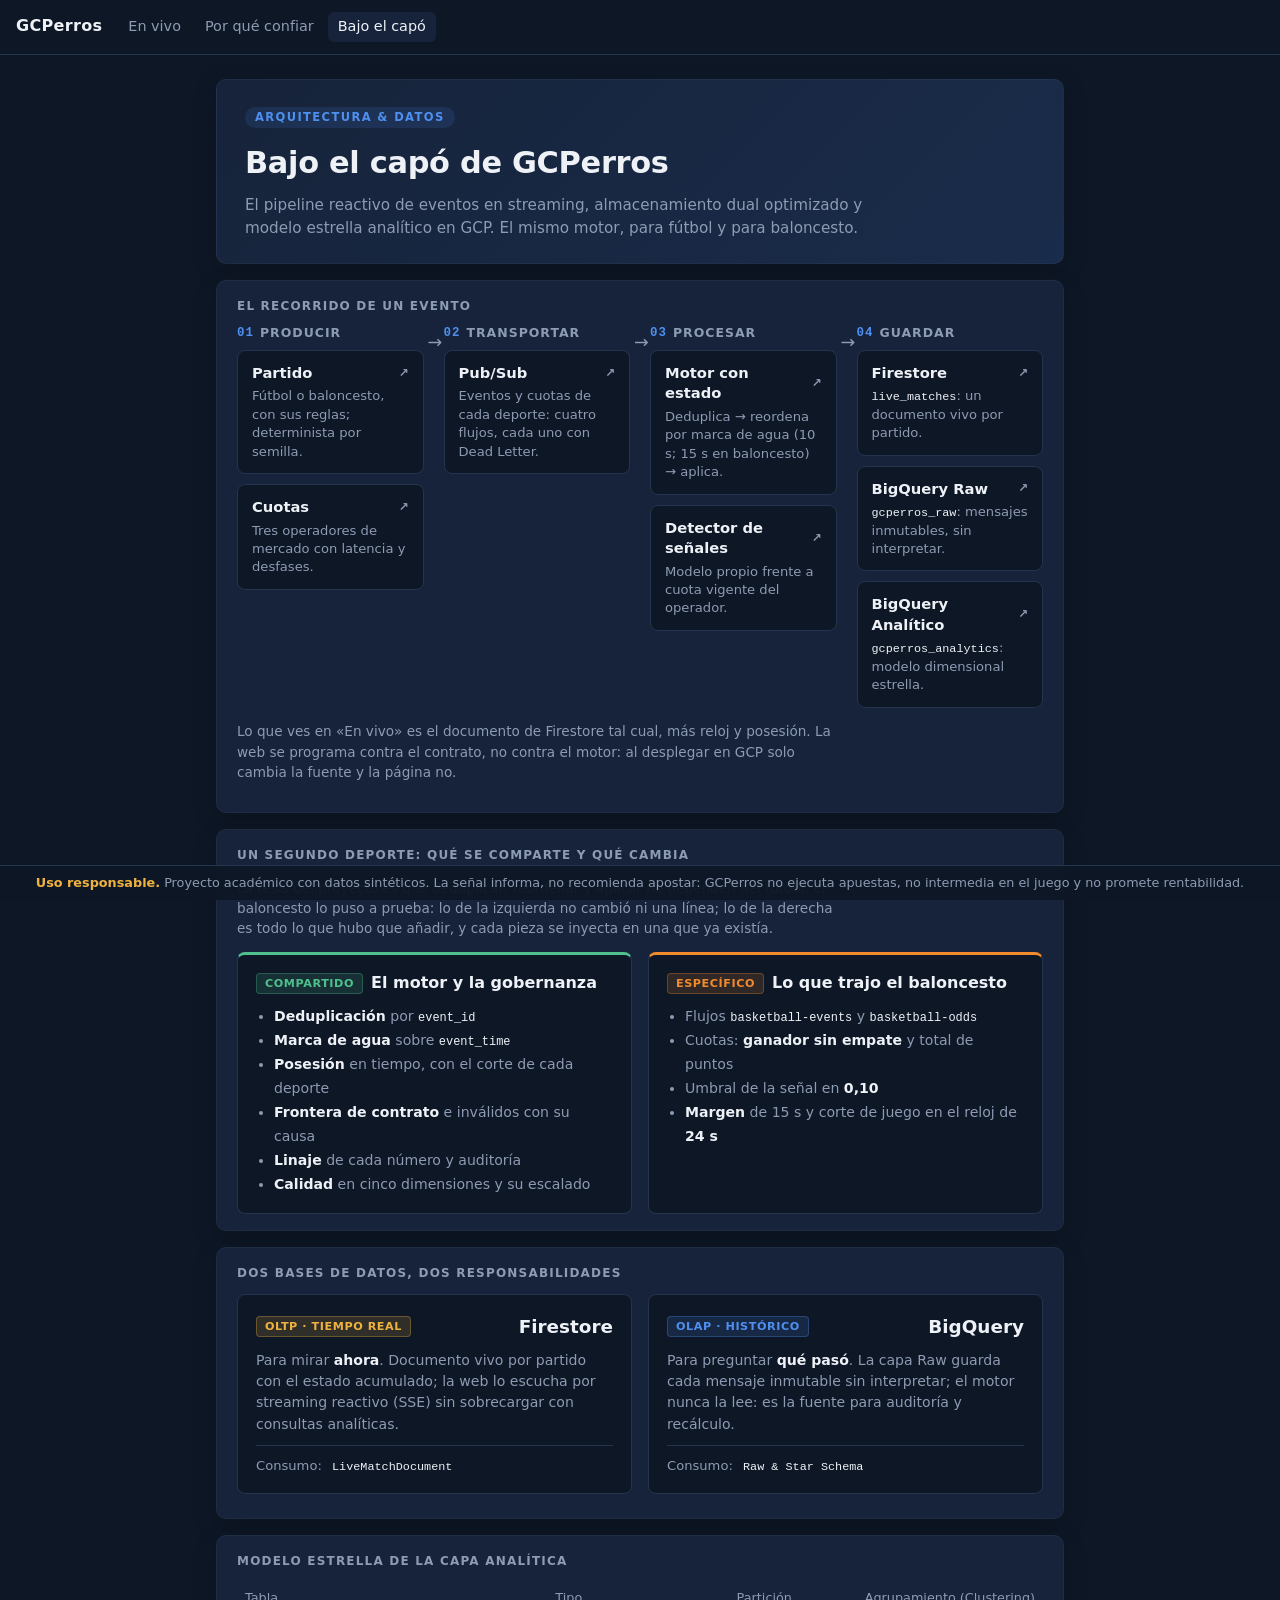
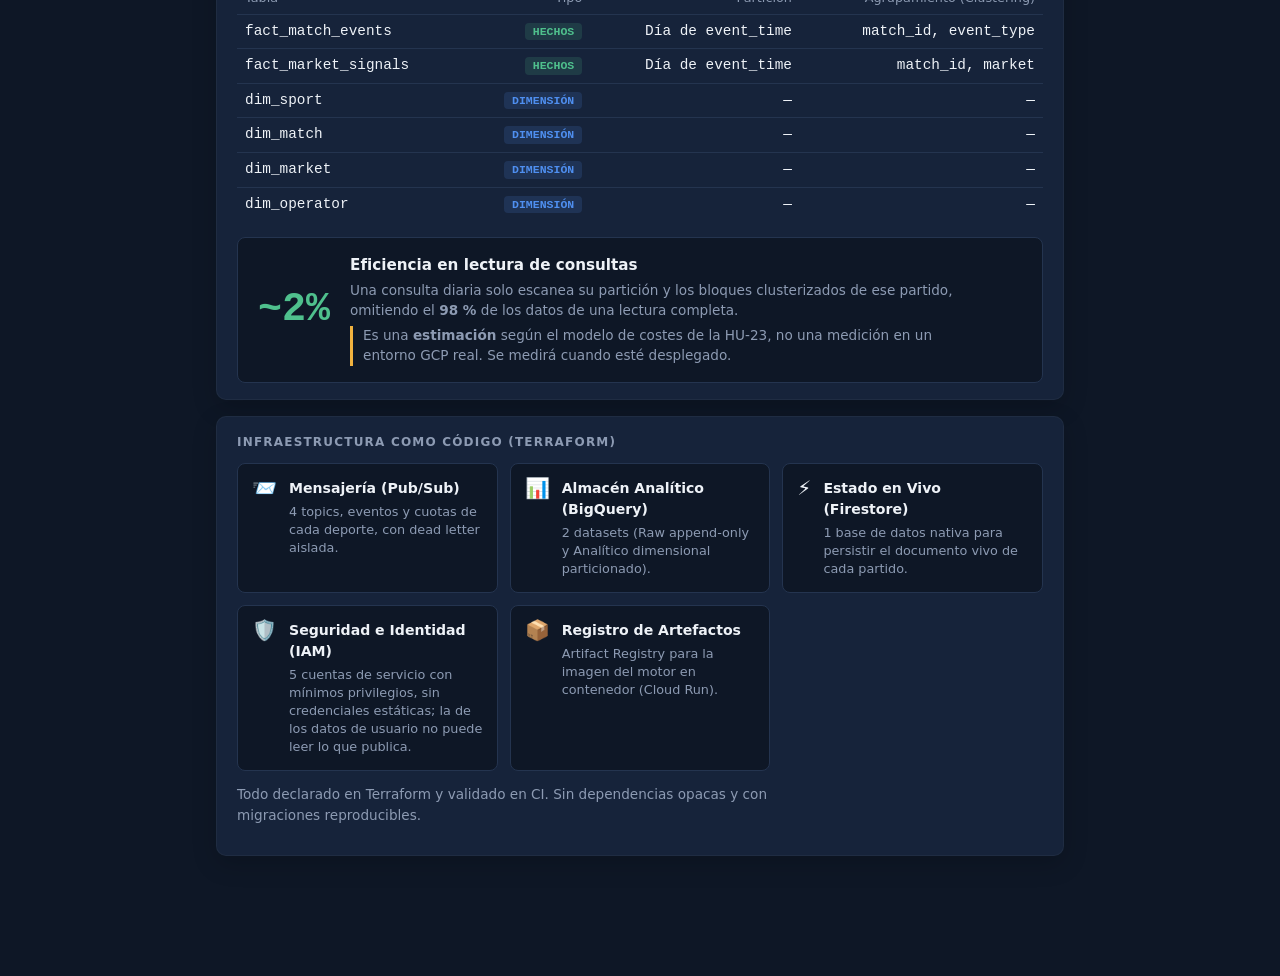
==== src/gcperros/demo/static/bajo-el-capo.html @ 1f8fb5e7 "✨ feat(demo): «Bajo el capó» enseña qué comparte el segundo deporte y qué trae (#96)" ====
<!doctype html>
<html lang="es">
<head>
  <meta charset="utf-8">
  <meta name="viewport" content="width=device-width, initial-scale=1">
  <title>GCPerros · Bajo el capó</title>
  <link rel="stylesheet" href="app.css">
</head>
<body>
  <header class="bar">
    <span class="brand">GCPerros</span>
    <nav class="nav"><a href="/">En vivo</a><a href="confianza.html">Por qué confiar</a><a href="bajo-el-capo.html" aria-current="page">Bajo el capó</a></nav>
  </header>

  <main class="wrap">
    <section class="panel page-hero" aria-label="Introducción">
      <div class="hero-badge">Arquitectura & Datos</div>
      <h1 class="hero-title">Bajo el capó de GCPerros</h1>
      <p class="hero-desc">El pipeline reactivo de eventos en streaming, almacenamiento dual optimizado y modelo estrella analítico en GCP. El mismo motor, para fútbol y para baloncesto.</p>
    </section>

    <section class="panel" aria-label="Recorrido de un evento">
      <h2>El recorrido de un evento</h2>
      <ol class="flow">
        <li>
          <div class="stage-tag"><span class="step-num">01</span> Producir</div>
          <a class="node" href="https://github.com/agr-23/gcperros/blob/main/src/gcperros/generators/match.py" target="_blank" rel="noopener"><b>Partido <span class="ext">↗</span></b><span>Fútbol o baloncesto, con sus reglas; determinista por semilla.</span></a>
          <a class="node" href="https://github.com/agr-23/gcperros/blob/main/src/gcperros/generators/odds.py" target="_blank" rel="noopener"><b>Cuotas <span class="ext">↗</span></b><span>Tres operadores de mercado con latencia y desfases.</span></a>
        </li>
        <li>
          <div class="stage-tag"><span class="step-num">02</span> Transportar</div>
          <a class="node" href="https://github.com/agr-23/gcperros/blob/main/infra/terraform/pubsub.tf" target="_blank" rel="noopener"><b>Pub/Sub <span class="ext">↗</span></b><span>Eventos y cuotas de cada deporte: cuatro flujos, cada uno con Dead Letter.</span></a>
        </li>
        <li>
          <div class="stage-tag"><span class="step-num">03</span> Procesar</div>
          <a class="node" href="https://github.com/agr-23/gcperros/blob/main/src/gcperros/engine/pipeline.py" target="_blank" rel="noopener"><b>Motor con estado <span class="ext">↗</span></b><span>Deduplica → reordena por marca de agua (10 s; 15 s en baloncesto) → aplica.</span></a>
          <a class="node" href="https://github.com/agr-23/gcperros/blob/main/src/gcperros/engine/signals.py" target="_blank" rel="noopener"><b>Detector de señales <span class="ext">↗</span></b><span>Modelo propio frente a cuota vigente del operador.</span></a>
        </li>
        <li>
          <div class="stage-tag"><span class="step-num">04</span> Guardar</div>
          <a class="node" href="https://github.com/agr-23/gcperros/blob/main/infra/terraform/firestore.tf" target="_blank" rel="noopener"><b>Firestore <span class="ext">↗</span></b><span><code>live_matches</code>: un documento vivo por partido.</span></a>
          <a class="node" href="https://github.com/agr-23/gcperros/blob/main/infra/terraform/bigquery.tf" target="_blank" rel="noopener"><b>BigQuery Raw <span class="ext">↗</span></b><span><code>gcperros_raw</code>: mensajes inmutables, sin interpretar.</span></a>
          <a class="node" href="https://github.com/agr-23/gcperros/blob/main/infra/terraform/analytics.tf" target="_blank" rel="noopener"><b>BigQuery Analítico <span class="ext">↗</span></b><span><code>gcperros_analytics</code>: modelo dimensional estrella.</span></a>
        </li>
      </ol>
      <p class="aside">Lo que ves en «En vivo» es el documento de Firestore tal cual, más reloj y posesión. La web se programa contra el contrato, no contra el motor: al desplegar en GCP solo cambia la fuente y la página no.</p>
    </section>

    <section class="panel" aria-label="Un segundo deporte">
      <h2>Un segundo deporte: qué se comparte y qué cambia</h2>
      <p class="aside">La tesis del proyecto es que deduplicar, reordenar y aplicar no dependen del fútbol. El baloncesto lo puso a prueba: lo de la izquierda no cambió ni una línea; lo de la derecha es todo lo que hubo que añadir, y cada pieza se inyecta en una que ya existía.</p>
      <div class="sport-diff">
        <div class="diff-card shared">
          <h3><span class="badge badge-shared">Compartido</span> El motor y la gobernanza</h3>
          <ul>
            <li><b>Deduplicación</b> por <code>event_id</code></li>
            <li><b>Marca de agua</b> sobre <code>event_time</code></li>
            <li><b>Posesión</b> en tiempo, con el corte de cada deporte</li>
            <li><b>Frontera de contrato</b> e inválidos con su causa</li>
            <li><b>Linaje</b> de cada número y auditoría</li>
            <li><b>Calidad</b> en cinco dimensiones y su escalado</li>
          </ul>
        </div>
        <div class="diff-card own">
          <h3><span class="badge badge-own">Específico</span> Lo que trajo el baloncesto</h3>
          <ul>
            <li>Flujos <code>basketball-events</code> y <code>basketball-odds</code></li>
            <li>Cuotas: <b>ganador sin empate</b> y total de puntos</li>
            <li>Umbral de la señal en <b>0,10</b></li>
            <li><b>Margen</b> de 15 s y corte de juego en el reloj de <b>24 s</b></li>
          </ul>
        </div>
      </div>
    </section>

    <section class="panel" aria-label="Dos bases de datos">
      <h2>Dos bases de datos, dos responsabilidades</h2>
      <div class="db-grid">
        <div class="db-card">
          <div class="db-header"><span class="badge badge-firestore">OLTP · Tiempo Real</span><h3>Firestore</h3></div>
          <p class="db-desc">Para mirar <em>ahora</em>. Documento vivo por partido con el estado acumulado; la web lo escucha por streaming reactivo (SSE) sin sobrecargar con consultas analíticas.</p>
          <div class="db-footer"><span class="prop">Consumo:</span> <code>LiveMatchDocument</code></div>
        </div>
        <div class="db-card">
          <div class="db-header"><span class="badge badge-bigquery">OLAP · Histórico</span><h3>BigQuery</h3></div>
          <p class="db-desc">Para preguntar <em>qué pasó</em>. La capa Raw guarda cada mensaje inmutable sin interpretar; el motor nunca la lee: es la fuente para auditoría y recálculo.</p>
          <div class="db-footer"><span class="prop">Consumo:</span> <code>Raw & Star Schema</code></div>
        </div>
      </div>
    </section>

    <section class="panel" aria-label="Modelo estrella">
      <h2>Modelo estrella de la capa analítica</h2>
      <div class="table-wrap"><table class="trust-table">
        <thead>
          <tr><th scope="col">Tabla</th><th scope="col">Tipo</th><th scope="col">Partición</th><th scope="col">Agrupamiento (Clustering)</th></tr>
        </thead>
        <tbody>
          <tr><td><code>fact_match_events</code></td><td><span class="tag tag-fact">hechos</span></td><td>Día de <code>event_time</code></td><td><code>match_id, event_type</code></td></tr>
          <tr><td><code>fact_market_signals</code></td><td><span class="tag tag-fact">hechos</span></td><td>Día de <code>event_time</code></td><td><code>match_id, market</code></td></tr>
          <tr><td><code>dim_sport</code></td><td><span class="tag tag-dim">dimensión</span></td><td>—</td><td>—</td></tr>
          <tr><td><code>dim_match</code></td><td><span class="tag tag-dim">dimensión</span></td><td>—</td><td>—</td></tr>
          <tr><td><code>dim_market</code></td><td><span class="tag tag-dim">dimensión</span></td><td>—</td><td>—</td></tr>
          <tr><td><code>dim_operator</code></td><td><span class="tag tag-dim">dimensión</span></td><td>—</td><td>—</td></tr>
        </tbody>
      </table></div>
      <div class="kpi-banner">
        <div class="kpi-num">~2%</div>
        <div class="kpi-info">
          <strong>Eficiencia en lectura de consultas</strong>
          <p>Una consulta diaria solo escanea su partición y los bloques clusterizados de ese partido, omitiendo el <b>98 %</b> de los datos de una lectura completa.</p>
          <p class="note">Es una <b>estimación</b> según el modelo de costes de la HU-23, no una medición en un entorno GCP real. Se medirá cuando esté desplegado.</p>
        </div>
      </div>
    </section>

    <section class="panel" aria-label="Infraestructura">
      <h2>Infraestructura como código (Terraform)</h2>
      <div class="infra-grid">
        <div class="infra-card"><span class="infra-icon">📨</span><div><b>Mensajería (Pub/Sub)</b><p>4 topics, eventos y cuotas de cada deporte, con dead letter aislada.</p></div></div>
        <div class="infra-card"><span class="infra-icon">📊</span><div><b>Almacén Analítico (BigQuery)</b><p>2 datasets (Raw append-only y Analítico dimensional particionado).</p></div></div>
        <div class="infra-card"><span class="infra-icon">⚡</span><div><b>Estado en Vivo (Firestore)</b><p>1 base de datos nativa para persistir el documento vivo de cada partido.</p></div></div>
        <div class="infra-card"><span class="infra-icon">🛡️</span><div><b>Seguridad e Identidad (IAM)</b><p>5 cuentas de servicio con mínimos privilegios, sin credenciales estáticas; la de los datos de usuario no puede leer lo que publica.</p></div></div>
        <div class="infra-card"><span class="infra-icon">📦</span><div><b>Registro de Artefactos</b><p>Artifact Registry para la imagen del motor en contenedor (Cloud Run).</p></div></div>
      </div>
      <p class="aside">Todo declarado en Terraform y validado en CI. Sin dependencias opacas y con migraciones reproducibles.</p>
    </section>
  </main>

  <aside class="disclaimer" role="note" aria-label="Uso responsable">
    <b>Uso responsable.</b> Proyecto académico con datos sintéticos. La señal informa, no recomienda apostar:
    GCPerros no ejecuta apuestas, no intermedia en el juego y no promete rentabilidad.
  </aside>
</body>
</html>
---- src/gcperros/demo/static/app.css ----
/* Pantalla de retransmisión: un solo tema, a propósito. Sin fuentes ni
   librerías externas, para que la demo funcione sin conexión. */
:root {
  --ground: #0e1726;
  --panel: #16233a;
  --line: #24344f;
  --ink: #eef2f7;
  --muted: #8d9bb3;
  --home: #4f8ff0;
  --away: #f0b23f;
  --op-a: #9b8cf0;
  --op-b: #5cc8c0;
  --op-c: #e58fb6;
  --ok: #4fc08d;
  --warn: #f07a5f;
}

* { box-sizing: border-box; }
body {
  margin: 0;
  background: var(--ground);
  color: var(--ink);
  font: 16px/1.5 system-ui, -apple-system, "Segoe UI", Roboto, sans-serif;
}
.wrap { max-width: 880px; margin: 0 auto; padding: 24px 16px 48px; display: grid; gap: 16px; }

.bar {
  display: flex; gap: 16px; align-items: baseline;
  padding: 12px 16px; border-bottom: 1px solid var(--line);
}
.brand { font-weight: 800; letter-spacing: 0.02em; }
.nav { display: flex; gap: 4px; }
.nav a {
  color: var(--muted); text-decoration: none; font-size: 0.9rem;
  padding: 4px 10px; border-radius: 6px;
}
.nav a:hover { color: var(--ink); }
.nav a[aria-current="page"] { color: var(--ink); background: var(--panel); }
.nav a:focus-visible { outline: 2px solid var(--home); outline-offset: 2px; }
.match { color: var(--muted); font-family: ui-monospace, Consolas, monospace; font-size: 0.85rem; }
.link { margin-left: auto; font-size: 0.8rem; color: var(--muted); }
.link::before { content: "●"; margin-right: 6px; }
.link[data-state="live"]::before { color: var(--ok); }
.link[data-state="ended"]::before { color: var(--muted); }
.link[data-state="lost"]::before { color: var(--warn); }

.board {
  display: grid; grid-template-columns: 1fr auto 1fr; align-items: center; gap: 16px;
  background: var(--panel); border-radius: 10px; padding: 28px 20px;
}
.team .name { font-size: clamp(1.2rem, 4vw, 2rem); font-weight: 700; }
.team.home { text-align: right; border-right: 4px solid var(--home); padding-right: 16px; }
.team.away { border-left: 4px solid var(--away); padding-left: 16px; }
.score {
  display: grid; justify-items: center;
  font: 800 clamp(2.6rem, 9vw, 4.5rem)/1 ui-monospace, Consolas, monospace;
  font-variant-numeric: tabular-nums;
  grid-template-columns: auto auto auto;
}
.dash { color: var(--muted); padding: 0 0.2em; }
.clock {
  grid-column: 1 / -1; margin-top: 10px;
  font: 500 0.95rem/1 system-ui, sans-serif; color: var(--muted); letter-spacing: 0.04em;
}

.panel { background: var(--panel); border-radius: 10px; padding: 16px 20px; }
.panel h2 {
  margin: 0 0 12px; font-size: 0.75rem; font-weight: 600;
  letter-spacing: 0.1em; text-transform: uppercase; color: var(--muted);
}
.row { display: grid; grid-template-columns: 90px 1fr; gap: 12px; align-items: center; margin: 8px 0; }
.label { color: var(--muted); font-size: 0.85rem; }
.split { display: flex; height: 22px; border-radius: 4px; overflow: hidden; background: var(--line); }
.split i {
  display: flex; align-items: center; padding: 0 8px; min-width: 0;
  font: 600 0.75rem/1 ui-monospace, Consolas, monospace; font-style: normal; color: var(--ground);
  transition: flex-basis 0.4s ease;
}
.split .home { background: var(--home); flex-basis: 50%; }
.split .away { background: var(--away); flex-basis: 50%; justify-content: flex-end; }

.chart { overflow-x: auto; }
.chart svg { width: 100%; min-width: 480px; height: auto; display: block; }
.chart .grid { stroke: var(--line); stroke-width: 1; }
.chart .tick { fill: var(--muted); font: 11px ui-monospace, Consolas, monospace; }
.chart path { fill: none; stroke-width: 2.5; stroke-linejoin: round; }
.chart path.home { stroke: var(--home); }
.chart path.away { stroke: var(--away); }

.chart path.model { stroke: var(--ink); stroke-width: 3; }
.chart path.op-a { stroke: var(--op-a); stroke-width: 1.6; }
.chart path.op-b { stroke: var(--op-b); stroke-width: 1.6; }
.chart path.op-c { stroke: var(--op-c); stroke-width: 1.6; }
.legend { margin: -4px 0 8px; color: var(--muted); font-size: 0.8rem; }
.legend span { margin-right: 12px; font-weight: 600; }
.legend span::before { content: "━ "; }
.legend .model { color: var(--ink); }
.legend .op-a { color: var(--op-a); }
.legend .op-b { color: var(--op-b); }
.legend .op-c { color: var(--op-c); }

.book-wrap { overflow-x: auto; margin-top: 12px; }
.book { width: 100%; border-collapse: collapse; font-variant-numeric: tabular-nums; }
.book th, .book td { padding: 6px 8px; text-align: right; border-top: 1px solid var(--line); }
.book thead th { border-top: 0; color: var(--muted); font-weight: 500; font-size: 0.8rem; }
.book tbody th { text-align: left; font-weight: 400; color: var(--muted); }
.book td { font-family: ui-monospace, Consolas, monospace; }
.book td.model { font-weight: 700; }
.book td.stale { color: var(--warn); font-weight: 700; }

.panel h2 b { color: var(--ink); margin-left: 6px; font-variant-numeric: tabular-nums; }
.hint { margin: -6px 0 10px; color: var(--muted); font-size: 0.85rem; }
.signals { list-style: none; margin: 0; padding: 0; display: grid; gap: 6px; max-height: 300px; overflow-y: auto; }
.signals li {
  display: grid; grid-template-columns: 44px 1fr auto; gap: 10px; align-items: baseline;
  padding: 6px 10px; border-radius: 6px; background: var(--ground); border-left: 3px solid var(--warn);
}
.signals li.up { border-left-color: var(--ok); }
.signals li[data-signal] { cursor: pointer; }
.signals li[data-signal]:focus-visible { outline: 2px solid var(--home); outline-offset: 2px; }
.signals .when { font: 700 0.9rem ui-monospace, Consolas, monospace; }
.signals .nums { color: var(--muted); font: 0.8rem ui-monospace, Consolas, monospace; }

.stats { width: 100%; border-collapse: collapse; font-variant-numeric: tabular-nums; }
.stats td, .stats th { padding: 7px 4px; border-top: 1px solid var(--line); }
.stats tr:first-child td, .stats tr:first-child th { border-top: 0; }
.stats td { font: 600 1rem ui-monospace, Consolas, monospace; width: 30%; }
.stats td:first-child { text-align: right; color: var(--home); }
.stats td:last-child { color: var(--away); }
.stats th { font-weight: 400; color: var(--muted); font-size: 0.85rem; text-align: center; }

.trust .claim { margin: -4px 0 12px; font-size: 1.05rem; max-width: 62ch; }
.trust .headline { margin: 0 0 10px; font-weight: 700; }
.trust .headline.ok { color: var(--ok); }
.trust .headline.ko, .trust .missing { color: var(--warn); }
.trust .aside, .trust .source, .trust .note { color: var(--muted); font-size: 0.85rem; max-width: 70ch; }
.trust .note { border-left: 3px solid var(--away); padding-left: 10px; color: var(--ink); }
.trust code { font: 0.85em ui-monospace, Consolas, monospace; }
.table-wrap { overflow-x: auto; }
.trust-table { width: 100%; border-collapse: collapse; font-variant-numeric: tabular-nums; }
.trust-table th, .trust-table td { padding: 6px 8px; text-align: right; border-top: 1px solid var(--line); white-space: nowrap; }
.trust-table th { color: var(--muted); font-weight: 500; font-size: 0.8rem; border-top: 0; }
.trust-table th:first-child, .trust-table td:first-child { text-align: left; }
.trust-table td { font-family: ui-monospace, Consolas, monospace; font-size: 0.9rem; }
.trust-table td.ok { color: var(--ok); font-weight: 700; }
.trust-table td.ko { color: var(--warn); font-weight: 700; }

[data-indicator] { cursor: pointer; text-decoration: underline dotted var(--muted); text-underline-offset: 4px; }
[data-indicator]:hover { color: var(--ink); text-decoration-color: var(--ink); }
[data-indicator]:focus-visible { outline: 2px solid var(--home); outline-offset: 3px; border-radius: 4px; }
.score [data-indicator] { text-decoration-thickness: 3px; text-underline-offset: 10px; }

.trace {
  width: min(560px, calc(100% - 32px)); border: 1px solid var(--line); border-radius: 10px;
  background: var(--panel); color: var(--ink); padding: 20px;
}
.trace::backdrop { background: rgb(5 10 18 / 70%); }
.trace p { margin: 0 0 10px; }
.trace-title { font-weight: 800; font-size: 1.2rem; }
.trace-ok { color: var(--ok); }
.trace-ko { color: var(--warn); }
.trace-meta { color: var(--muted); font: 0.8rem ui-monospace, Consolas, monospace; overflow-wrap: anywhere; }
.trace-events {
  margin: 0 0 12px; padding: 0; list-style: none; max-height: 260px; overflow-y: auto;
  columns: 2; font: 0.9rem ui-monospace, Consolas, monospace;
}
.trace-close {
  background: var(--line); color: var(--ink); border: 0; border-radius: 6px;
  padding: 6px 14px; font: inherit; cursor: pointer;
}

.page-hero { padding: 24px 28px; background: linear-gradient(135deg, var(--panel) 0%, #1a2c4b 100%); border-left: 4px solid var(--home); }
.hero-badge { display: inline-block; font: 600 0.72rem/1 system-ui, sans-serif; text-transform: uppercase; letter-spacing: 0.12em; color: var(--home); background: rgba(79, 143, 240, 0.12); padding: 5px 10px; border-radius: 999px; margin-bottom: 12px; }
.hero-title { margin: 0 0 8px; font-size: clamp(1.4rem, 3vw, 1.9rem); font-weight: 800; color: var(--ink); letter-spacing: -0.01em; }
.hero-desc { margin: 0; color: var(--muted); font-size: 0.95rem; max-width: 64ch; line-height: 1.5; }

.stage-tag { font: 700 0.78rem/1 system-ui, sans-serif; letter-spacing: 0.08em; text-transform: uppercase; color: var(--muted); display: flex; align-items: center; gap: 6px; }
.step-num { font-family: ui-monospace, Consolas, monospace; color: var(--home); font-weight: 800; }
.ext { font-size: 0.75rem; color: var(--muted); margin-left: 2px; }

.flow {
  list-style: none; margin: 0; padding: 0;
  display: grid; grid-template-columns: repeat(4, 1fr); gap: 20px;
}
.flow > li { display: grid; gap: 10px; align-content: start; position: relative; }
.flow > li + li::before {
  content: "→"; position: absolute; left: -16px; top: 2px; color: var(--muted); font-size: 1.1rem;
}
.flow h3 {
  margin: 0; font-size: 0.75rem; letter-spacing: 0.1em; text-transform: uppercase; color: var(--muted);
}
.node {
  display: block; padding: 12px 14px; border-radius: 8px;
  background: var(--ground); border: 1px solid var(--line);
  color: var(--muted); text-decoration: none; font-size: 0.82rem; line-height: 1.4;
  transition: border-color 0.15s ease, transform 0.15s ease;
}
.node b { display: flex; justify-content: space-between; align-items: center; margin-bottom: 4px; color: var(--ink); font-size: 0.92rem; }
.node:hover, .node:focus-visible { border-color: var(--home); outline: none; transform: translateY(-1px); }
.node code, .pairs code, .infra code, .infra-card code, .db-footer code { font: 0.9em ui-monospace, Consolas, monospace; color: var(--ink); }

.db-grid { display: grid; grid-template-columns: 1fr 1fr; gap: 16px; margin-bottom: 8px; }
.db-card { background: var(--ground); border: 1px solid var(--line); border-radius: 8px; padding: 18px; display: flex; flex-direction: column; gap: 10px; }
.db-header { display: flex; justify-content: space-between; align-items: center; }
.db-header h3 { margin: 0; font-size: 1.15rem; color: var(--ink); }
.db-desc { margin: 0; color: var(--muted); font-size: 0.88rem; line-height: 1.5; flex: 1; }
.db-desc em { color: var(--ink); font-style: normal; font-weight: 600; }
.db-footer { padding-top: 10px; border-top: 1px solid var(--line); font-size: 0.82rem; color: var(--muted); }
.db-footer .prop { margin-right: 6px; }

.badge { display: inline-block; font: 600 0.7rem/1 system-ui, sans-serif; text-transform: uppercase; letter-spacing: 0.05em; padding: 4px 8px; border-radius: 4px; }
.badge-firestore { background: rgba(240, 178, 63, 0.15); color: var(--away); border: 1px solid rgba(240, 178, 63, 0.3); }
.badge-bigquery { background: rgba(79, 143, 240, 0.15); color: var(--home); border: 1px solid rgba(79, 143, 240, 0.3); }

.tag { display: inline-block; font: 600 0.72rem/1 ui-monospace, Consolas, monospace; text-transform: uppercase; padding: 3px 8px; border-radius: 4px; }
.tag-fact { background: rgba(79, 192, 141, 0.15); color: var(--ok); }
.tag-dim { background: rgba(79, 143, 240, 0.15); color: var(--home); }

.kpi-banner { display: grid; grid-template-columns: auto 1fr; gap: 20px; align-items: center; background: var(--ground); border: 1px solid var(--line); border-radius: 8px; padding: 16px 20px; margin-top: 16px; }
.kpi-num { font: 800 2.5rem/1 ui-monospace, Consolas, monospace; color: var(--ok); font-variant-numeric: tabular-nums; }
.kpi-info strong { display: block; font-size: 0.95rem; color: var(--ink); margin-bottom: 4px; }
.kpi-info p { margin: 0 0 6px; font-size: 0.85rem; color: var(--muted); line-height: 1.45; }
.kpi-info .note { margin-bottom: 0; }

.infra-grid { display: grid; grid-template-columns: repeat(auto-fit, minmax(220px, 1fr)); gap: 12px; margin-bottom: 12px; }
.infra-card { background: var(--ground); border: 1px solid var(--line); border-radius: 8px; padding: 14px; display: flex; gap: 12px; align-items: flex-start; }
.infra-icon { font-size: 1.25rem; line-height: 1; flex-shrink: 0; }
.infra-card b { display: block; font-size: 0.88rem; color: var(--ink); margin-bottom: 4px; }
.infra-card p { margin: 0; font-size: 0.8rem; color: var(--muted); line-height: 1.4; }

.pairs { display: grid; grid-template-columns: 110px 1fr; gap: 10px 16px; margin: 0; }
.pairs dt { font-weight: 700; }
.pairs dd { margin: 0; color: var(--muted); max-width: 62ch; }
.pairs em { color: var(--ink); font-style: normal; font-weight: 600; }
.infra { margin: 0 0 10px; padding-left: 20px; }
.infra li { margin: 4px 0; }
.panel .aside, .panel .note { font-size: 0.85rem; max-width: 70ch; }
.panel .aside { color: var(--muted); }
.panel .note { border-left: 3px solid var(--away); padding-left: 10px; }
@media (max-width: 760px) {
  .flow { grid-template-columns: 1fr 1fr; }
  .flow > li + li::before { content: none; }
  .db-grid { grid-template-columns: 1fr; }
  .kpi-banner { grid-template-columns: 1fr; gap: 10px; }
}

.held { margin: 0; color: var(--muted); font-size: 0.85rem; cursor: help; }
.held b { color: var(--ink); font-variant-numeric: tabular-nums; }

@media (max-width: 520px) {
  .board { grid-template-columns: 1fr; text-align: center; }
  .team.home, .team.away { text-align: center; border: 0; padding: 0; }
}
@media (prefers-reduced-motion: reduce) {
  .split i { transition: none; }
}

/* Historia #29: el aviso de uso responsable está siempre a la vista, fijo al
   pie y en HTML estático, para que no dependa de que cargue ningún script. */
.disclaimer {
  position: fixed; left: 0; right: 0; bottom: 0; z-index: 10;
  padding: 8px 16px; text-align: center; font-size: 0.8rem; line-height: 1.4;
  color: var(--muted); background: rgb(14 23 38 / 96%); border-top: 1px solid var(--line);
}
.disclaimer b { color: var(--away); }
body { padding-bottom: 72px; }

/* Segundo deporte (#92). Los mismos componentes; cambian los colores y el
   suelo del marcador. Lo esencial está aquí; el pulido, en T3 y A3. */
.sports { display: flex; gap: 6px; }
.sports a {
  color: var(--muted); text-decoration: none; font-size: 0.85rem; font-weight: 600;
  padding: 4px 12px; border-radius: 999px; border: 1px solid var(--line);
}
.sports a:hover { color: var(--ink); border-color: var(--muted); }
.sports a[aria-current="true"] { color: var(--ground); background: var(--accent); border-color: var(--accent); }
.sports a:focus-visible { outline: 2px solid var(--accent); outline-offset: 2px; }

:root { --accent: var(--ok); }

/* Fútbol: el césped segado a franjas y el círculo central. */
body[data-sport="football"] .board {
  background:
    radial-gradient(circle at 50% 50%, transparent 58px, rgb(255 255 255 / 9%) 59px, rgb(255 255 255 / 9%) 61px, transparent 62px),
    linear-gradient(90deg, transparent calc(50% - 1px), rgb(255 255 255 / 9%) calc(50% - 1px), rgb(255 255 255 / 9%) calc(50% + 1px), transparent calc(50% + 1px)),
    repeating-linear-gradient(90deg, #143d2a 0 64px, #17452f 64px 128px);
}

/* Baloncesto: parqué, el naranja del balón y la línea de tres. */
body[data-sport="basketball"] {
  --ground: #120d0a;
  --panel: #1f1712;
  --line: #3a2a1f;
  --muted: #b39a86;
  --home: #f28a2e;
  --away: #5ab4e5;
  --accent: #f28a2e;
}
body[data-sport="basketball"] .board {
  background:
    radial-gradient(ellipse 34% 120% at 0% 50%, transparent 98%, rgb(255 255 255 / 14%) 99%, transparent 100%),
    radial-gradient(ellipse 34% 120% at 100% 50%, transparent 98%, rgb(255 255 255 / 14%) 99%, transparent 100%),
    radial-gradient(circle at 50% 50%, transparent 52px, rgb(255 255 255 / 14%) 53px, rgb(255 255 255 / 14%) 55px, transparent 56px),
    repeating-linear-gradient(90deg, rgb(0 0 0 / 0%) 0 22px, rgb(0 0 0 / 10%) 22px 23px),
    linear-gradient(180deg, #8a5a33, #6f4524);
}
body[data-sport="basketball"] .disclaimer { background: rgb(18 13 10 / 96%); }
.board .team .name, .board .score { text-shadow: 0 2px 8px rgb(0 0 0 / 45%); }

.quarters {
  grid-column: 1 / -1; justify-self: center; margin-top: 6px;
  border-collapse: collapse; font: 600 0.9rem ui-monospace, Consolas, monospace;
  font-variant-numeric: tabular-nums; background: rgb(0 0 0 / 35%); border-radius: 6px;
}
.quarters th, .quarters td { padding: 4px 10px; text-align: center; }
.quarters thead th { color: var(--muted); font-weight: 500; font-size: 0.75rem; }
.quarters tbody th { text-align: left; }
.quarters tbody th.home { color: var(--home); }
.quarters tbody th.away { color: var(--away); }

/* Pulido de «En vivo» (#96): dos columnas en pantalla ancha, el estado del
   partido con palabras y color, y un marcador que se nota cuando cambia. */
@media (min-width: 1100px) {
  .wrap.live {
    max-width: 1240px;
    grid-template-columns: minmax(0, 1.55fr) minmax(0, 1fr);
    grid-template-areas:
      "board board" "market signals" "estimate possession" "estimate stats" "held held";
    align-items: start;
  }
  .board { grid-area: board; }
  .market { grid-area: market; }
  .signals-panel { grid-area: signals; align-self: stretch; display: flex; flex-direction: column; }
  .signals-panel .signals { max-height: none; flex: 1 1 0; min-height: 260px; }
  .signals-panel .signals li { grid-template-columns: 44px 1fr; row-gap: 2px; }
  .signals-panel .signals .nums { grid-column: 2; }
  .estimate-panel { grid-area: estimate; }
  .possession-panel { grid-area: possession; }
  .stats-panel { grid-area: stats; }
  .held { grid-area: held; }
}

.state {
  display: inline-flex; align-items: center; gap: 6px; margin-right: 10px;
  padding: 3px 9px; border-radius: 999px; font: 700 0.7rem/1 system-ui, sans-serif;
  letter-spacing: 0.08em; text-transform: uppercase; vertical-align: 1px;
  background: rgb(0 0 0 / 35%); color: var(--muted);
}
.state::before { content: ""; width: 7px; height: 7px; border-radius: 50%; background: currentColor; }
.state[data-phase="live"] { color: var(--ok); }
.state[data-phase="live"]::before { animation: pulse 1.6s ease-in-out infinite; }
.state[data-phase="final"] { color: var(--ink); background: rgb(255 255 255 / 12%); }
@keyframes pulse { 50% { opacity: 0.25; } }

.score .bump { animation: bump 0.7s ease-out; }
@keyframes bump {
  0% { transform: scale(1); }
  30% { transform: scale(1.18); text-shadow: 0 0 24px var(--accent); }
  100% { transform: scale(1); }
}
.team .name, .score > span[data-indicator] { transition: opacity 0.4s ease; }
.board[data-winner="home"] .team.away .name,
.board[data-winner="home"] #away-goals,
.board[data-winner="away"] .team.home .name,
.board[data-winner="away"] #home-goals { opacity: 0.45; }

.chart text.end { font: 700 12px ui-monospace, Consolas, monospace; }
.chart text.home { fill: var(--home); }
.chart text.away { fill: var(--away); }

.panel { border: 1px solid rgb(255 255 255 / 4%); box-shadow: 0 8px 24px rgb(0 0 0 / 18%); }
.signals li { transition: background 0.2s ease; }
.signals li[data-signal]:hover { background: var(--line); }

@media (prefers-reduced-motion: reduce) {
  .state[data-phase="live"]::before, .score .bump { animation: none; }
}

/* «Bajo el capó» (#96): lo que el segundo deporte comparte y lo que trae. */
.sport-diff { display: grid; grid-template-columns: 1fr 1fr; gap: 16px; margin-top: 12px; }
.diff-card { background: var(--ground); border: 1px solid var(--line); border-radius: 8px; padding: 16px 18px; }
.diff-card.shared { border-top: 3px solid var(--ok); }
.diff-card.own { border-top: 3px solid #f28a2e; }
.diff-card h3 { margin: 0 0 10px; font-size: 1rem; display: flex; gap: 8px; align-items: center; }
.diff-card ul { margin: 0; padding-left: 18px; color: var(--muted); font-size: 0.88rem; line-height: 1.7; }
.diff-card b { color: var(--ink); font-weight: 600; }
.diff-card code { font: 0.85em ui-monospace, Consolas, monospace; color: var(--ink); }
.badge-shared { background: rgb(79 192 141 / 15%); color: var(--ok); border: 1px solid rgb(79 192 141 / 30%); }
.badge-own { background: rgb(242 138 46 / 15%); color: #f28a2e; border: 1px solid rgb(242 138 46 / 30%); }
@media (max-width: 760px) { .sport-diff { grid-template-columns: 1fr; } }
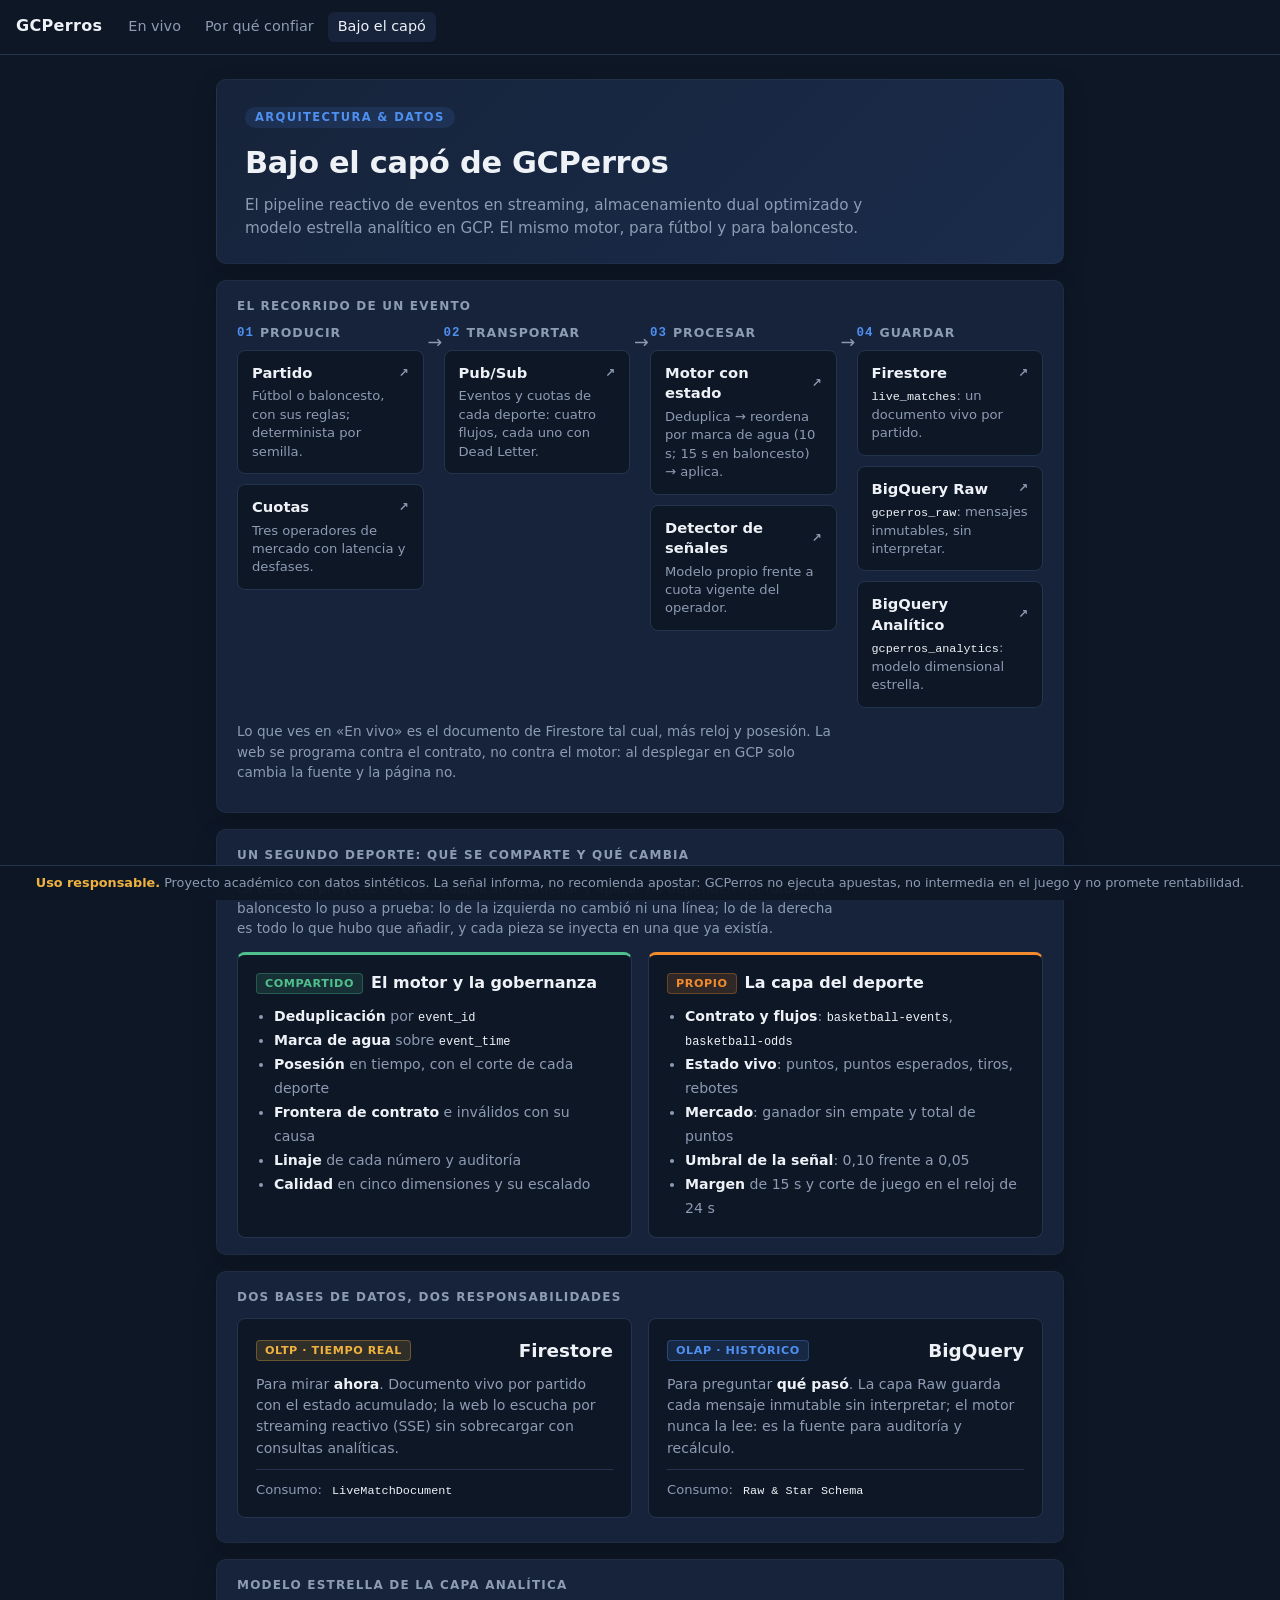
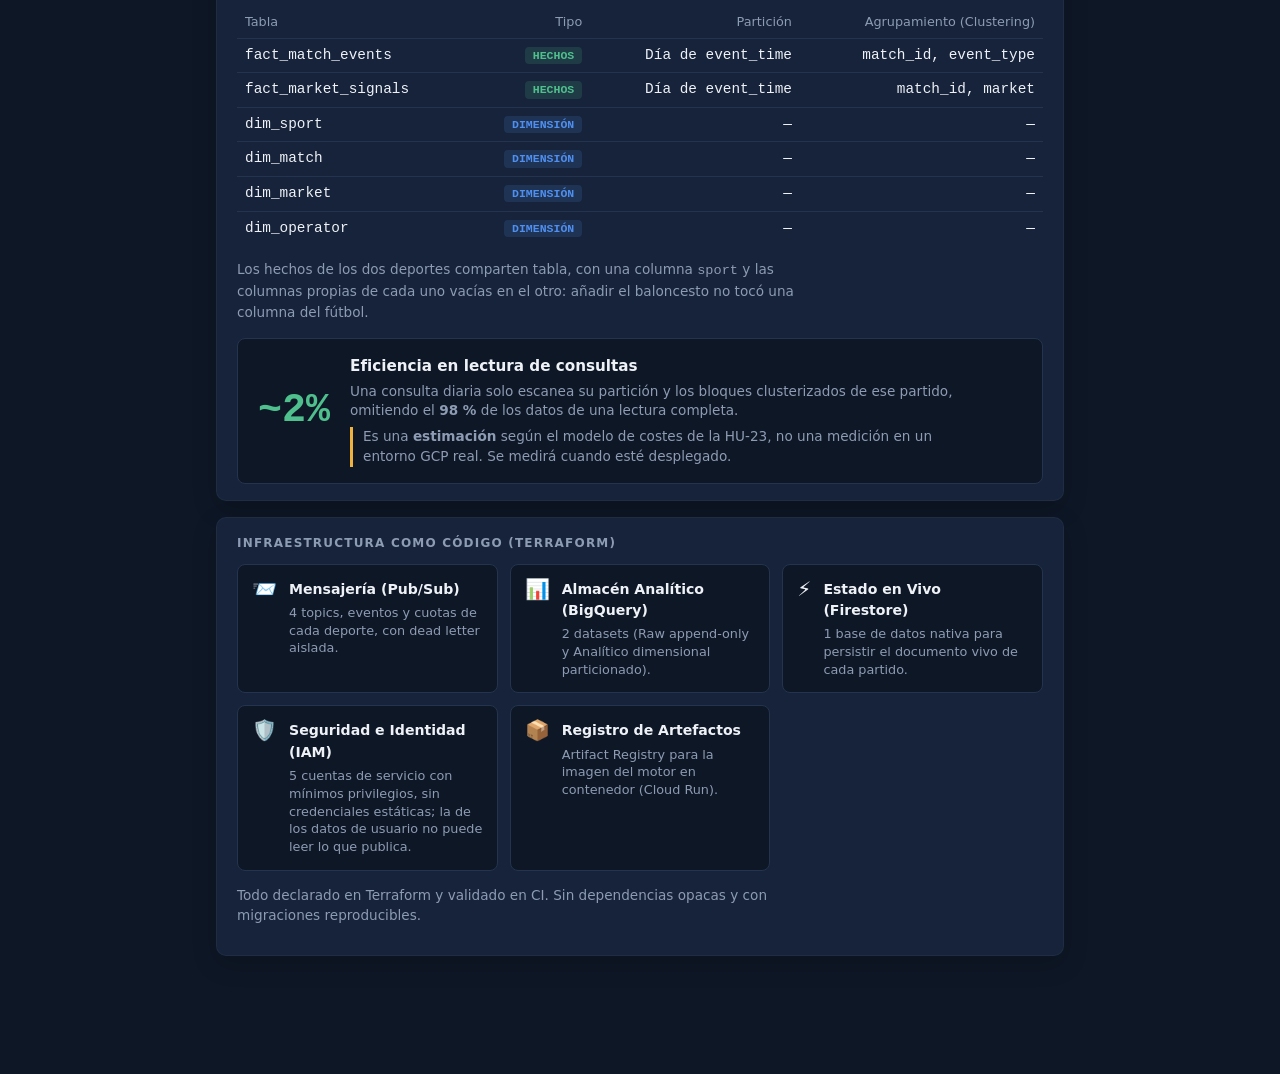
==== commit 26d69e4c: "✨ feat(demo): «Bajo el capó» enseña qué comparte el segundo deporte y qué trae (#140) Issue #96 (T3)" ====
--- a/src/gcperros/demo/static/bajo-el-capo.html
+++ b/src/gcperros/demo/static/bajo-el-capo.html
@@ -62,12 +62,13 @@
           </ul>
         </div>
         <div class="diff-card own">
-          <h3><span class="badge badge-own">Específico</span> Lo que trajo el baloncesto</h3>
+          <h3><span class="badge badge-own">Propio</span> La capa del deporte</h3>
           <ul>
-            <li>Flujos <code>basketball-events</code> y <code>basketball-odds</code></li>
-            <li>Cuotas: <b>ganador sin empate</b> y total de puntos</li>
-            <li>Umbral de la señal en <b>0,10</b></li>
-            <li><b>Margen</b> de 15 s y corte de juego en el reloj de <b>24 s</b></li>
+            <li><b>Contrato y flujos</b>: <code>basketball-events</code>, <code>basketball-odds</code></li>
+            <li><b>Estado vivo</b>: puntos, puntos esperados, tiros, rebotes</li>
+            <li><b>Mercado</b>: ganador sin empate y total de puntos</li>
+            <li><b>Umbral de la señal</b>: 0,10 frente a 0,05</li>
+            <li><b>Margen</b> de 15 s y corte de juego en el reloj de 24 s</li>
           </ul>
         </div>
       </div>
@@ -104,6 +105,7 @@
           <tr><td><code>dim_operator</code></td><td><span class="tag tag-dim">dimensión</span></td><td>—</td><td>—</td></tr>
         </tbody>
       </table></div>
+      <p class="aside">Los hechos de los dos deportes comparten tabla, con una columna <code>sport</code> y las columnas propias de cada uno vacías en el otro: añadir el baloncesto no tocó una columna del fútbol.</p>
       <div class="kpi-banner">
         <div class="kpi-num">~2%</div>
         <div class="kpi-info">
--- a/src/gcperros/demo/static/app.css
+++ b/src/gcperros/demo/static/app.css
@@ -376,6 +376,83 @@
   .state[data-phase="live"]::before, .score .bump { animation: none; }
 }
 
+/* Trazabilidad (#99): el número grande, la prueba en una píldora, la ficha y
+   una línea de tiempo con lo que aportó cada evento. */
+.trace { position: relative; width: min(620px, calc(100% - 32px)); padding: 22px 24px; box-shadow: 0 24px 64px rgb(0 0 0 / 55%); }
+.trace[open] { animation: rise 0.18s ease-out; }
+@keyframes rise { from { opacity: 0; transform: translateY(8px); } }
+.trace-x { position: absolute; top: 10px; right: 12px; }
+.trace-x button {
+  width: 32px; height: 32px; border: 0; border-radius: 50%; cursor: pointer;
+  background: transparent; color: var(--muted); font-size: 1.4rem; line-height: 1;
+}
+.trace-x button:hover, .trace-x button:focus-visible { background: var(--line); color: var(--ink); outline: none; }
+.trace-head { display: flex; align-items: baseline; gap: 10px; padding-right: 36px; margin-bottom: 12px; }
+.trace-chip {
+  font: 700 0.75rem/1 ui-monospace, Consolas, monospace; padding: 4px 8px; border-radius: 4px;
+  background: var(--line); color: var(--ink);
+}
+.trace-chip.home { background: var(--home); color: var(--ground); }
+.trace-chip.away { background: var(--away); color: var(--ground); }
+.trace .trace-title { font-weight: 700; font-size: 1.1rem; flex: 1; }
+.trace-value { font: 800 2rem/1 ui-monospace, Consolas, monospace; font-variant-numeric: tabular-nums; }
+.trace-verdict { margin: 0 0 12px; padding: 8px 12px; border-radius: 8px; font-size: 0.9rem; }
+.trace-verdict.ok { background: rgb(79 192 141 / 12%); color: var(--ok); }
+.trace-verdict.ko { background: rgb(240 122 95 / 12%); color: var(--warn); }
+.trace-facts {
+  display: grid; grid-template-columns: repeat(auto-fit, minmax(120px, auto)); gap: 8px 24px; margin: 0 0 12px;
+}
+.trace-facts dt { font-size: 0.7rem; letter-spacing: 0.08em; text-transform: uppercase; color: var(--muted); }
+.trace-facts dd { margin: 2px 0 0; font: 600 0.85rem ui-monospace, Consolas, monospace; overflow-wrap: anywhere; }
+.trace-facts dd[title] { cursor: help; }
+.trace .trace-events {
+  columns: auto; display: grid; gap: 2px; max-height: 300px; overflow-y: auto;
+  margin: 0 0 10px; padding: 0 4px 0 0; font: 0.88rem ui-monospace, Consolas, monospace;
+}
+.trace-events li { display: grid; grid-template-columns: 44px 1fr 96px; gap: 8px; align-items: center; padding: 3px 6px; border-radius: 4px; }
+.trace-events li:nth-child(odd) { background: rgb(0 0 0 / 18%); }
+.trace-events .when { color: var(--muted); }
+.trace-events .amount {
+  text-align: right; padding-right: 4px; font-weight: 700; color: var(--ink);
+  background: linear-gradient(90deg, transparent calc(100% - var(--w)), rgb(255 255 255 / 10%) 0) no-repeat;
+}
+.trace-foot { color: var(--muted); font-size: 0.8rem; margin: 0 0 10px; }
+.trace-versus { display: grid; gap: 6px; margin: 0 0 12px; }
+.vs-row { display: grid; grid-template-columns: 70px 1fr 48px; gap: 10px; align-items: center; font-size: 0.85rem; }
+.vs-bar { height: 12px; border-radius: 6px; background: linear-gradient(90deg, currentColor var(--w), var(--line) 0); }
+.vs-row.vs-model { color: var(--ink); }
+.vs-row.vs-market { color: var(--warn); }
+.vs-label { color: var(--muted); }
+.vs-num { font: 700 0.9rem ui-monospace, Consolas, monospace; text-align: right; }
+.vs-gap { margin: 2px 0 0; color: var(--muted); font-size: 0.8rem; }
+@media (prefers-reduced-motion: reduce) { .trace[open] { animation: none; } }
+
+/* «Por qué confiar» (#99): una cifra por pregunta arriba, y debajo el detalle. */
+.trust-hero {
+  padding: 26px 28px; border-radius: 12px; border: 1px solid var(--line);
+  background: linear-gradient(135deg, var(--panel) 0%, #1a2c4b 100%);
+}
+.trust-hero h1 { margin: 0 0 6px; font-size: clamp(1.4rem, 3vw, 1.9rem); letter-spacing: -0.01em; }
+.trust-hero > p { margin: 0 0 18px; color: var(--muted); max-width: 64ch; }
+.kpis { display: grid; grid-template-columns: repeat(auto-fit, minmax(200px, 1fr)); gap: 12px; }
+.kpi {
+  display: grid; gap: 4px; padding: 14px 16px; border-radius: 10px; text-decoration: none; color: var(--ink);
+  background: var(--ground); border: 1px solid var(--line); border-top: 3px solid var(--muted);
+  transition: transform 0.15s ease, border-color 0.15s ease;
+}
+.kpi:hover, .kpi:focus-visible { transform: translateY(-2px); border-color: var(--home); outline: none; }
+.kpi[data-state="ok"] { border-top-color: var(--ok); }
+.kpi[data-state="ko"] { border-top-color: var(--warn); }
+.kpi-label { font: 700 0.72rem/1 system-ui, sans-serif; letter-spacing: 0.1em; text-transform: uppercase; color: var(--muted); }
+.kpi b { font: 800 2rem/1.1 ui-monospace, Consolas, monospace; font-variant-numeric: tabular-nums; }
+.kpi[data-state="ok"] b { color: var(--ok); }
+.kpi[data-state="ko"] b { color: var(--warn); }
+.kpi small { color: var(--muted); font-size: 0.8rem; }
+.trust-page .trust { scroll-margin-top: 16px; }
+#comparacion .trust-table td:not(:first-child), #calidad .trust-table td:not(:first-child) { text-align: center; }
+#comparacion .trust-table th:not(:first-child), #calidad .trust-table th:not(:first-child) { text-align: center; }
+@media (prefers-reduced-motion: reduce) { .kpi { transition: none; } }
+
 /* «Bajo el capó» (#96): lo que el segundo deporte comparte y lo que trae. */
 .sport-diff { display: grid; grid-template-columns: 1fr 1fr; gap: 16px; margin-top: 12px; }
 .diff-card { background: var(--ground); border: 1px solid var(--line); border-radius: 8px; padding: 16px 18px; }
@@ -388,5 +465,3 @@
 .badge-shared { background: rgb(79 192 141 / 15%); color: var(--ok); border: 1px solid rgb(79 192 141 / 30%); }
 .badge-own { background: rgb(242 138 46 / 15%); color: #f28a2e; border: 1px solid rgb(242 138 46 / 30%); }
 @media (max-width: 760px) { .sport-diff { grid-template-columns: 1fr; } }
-
-
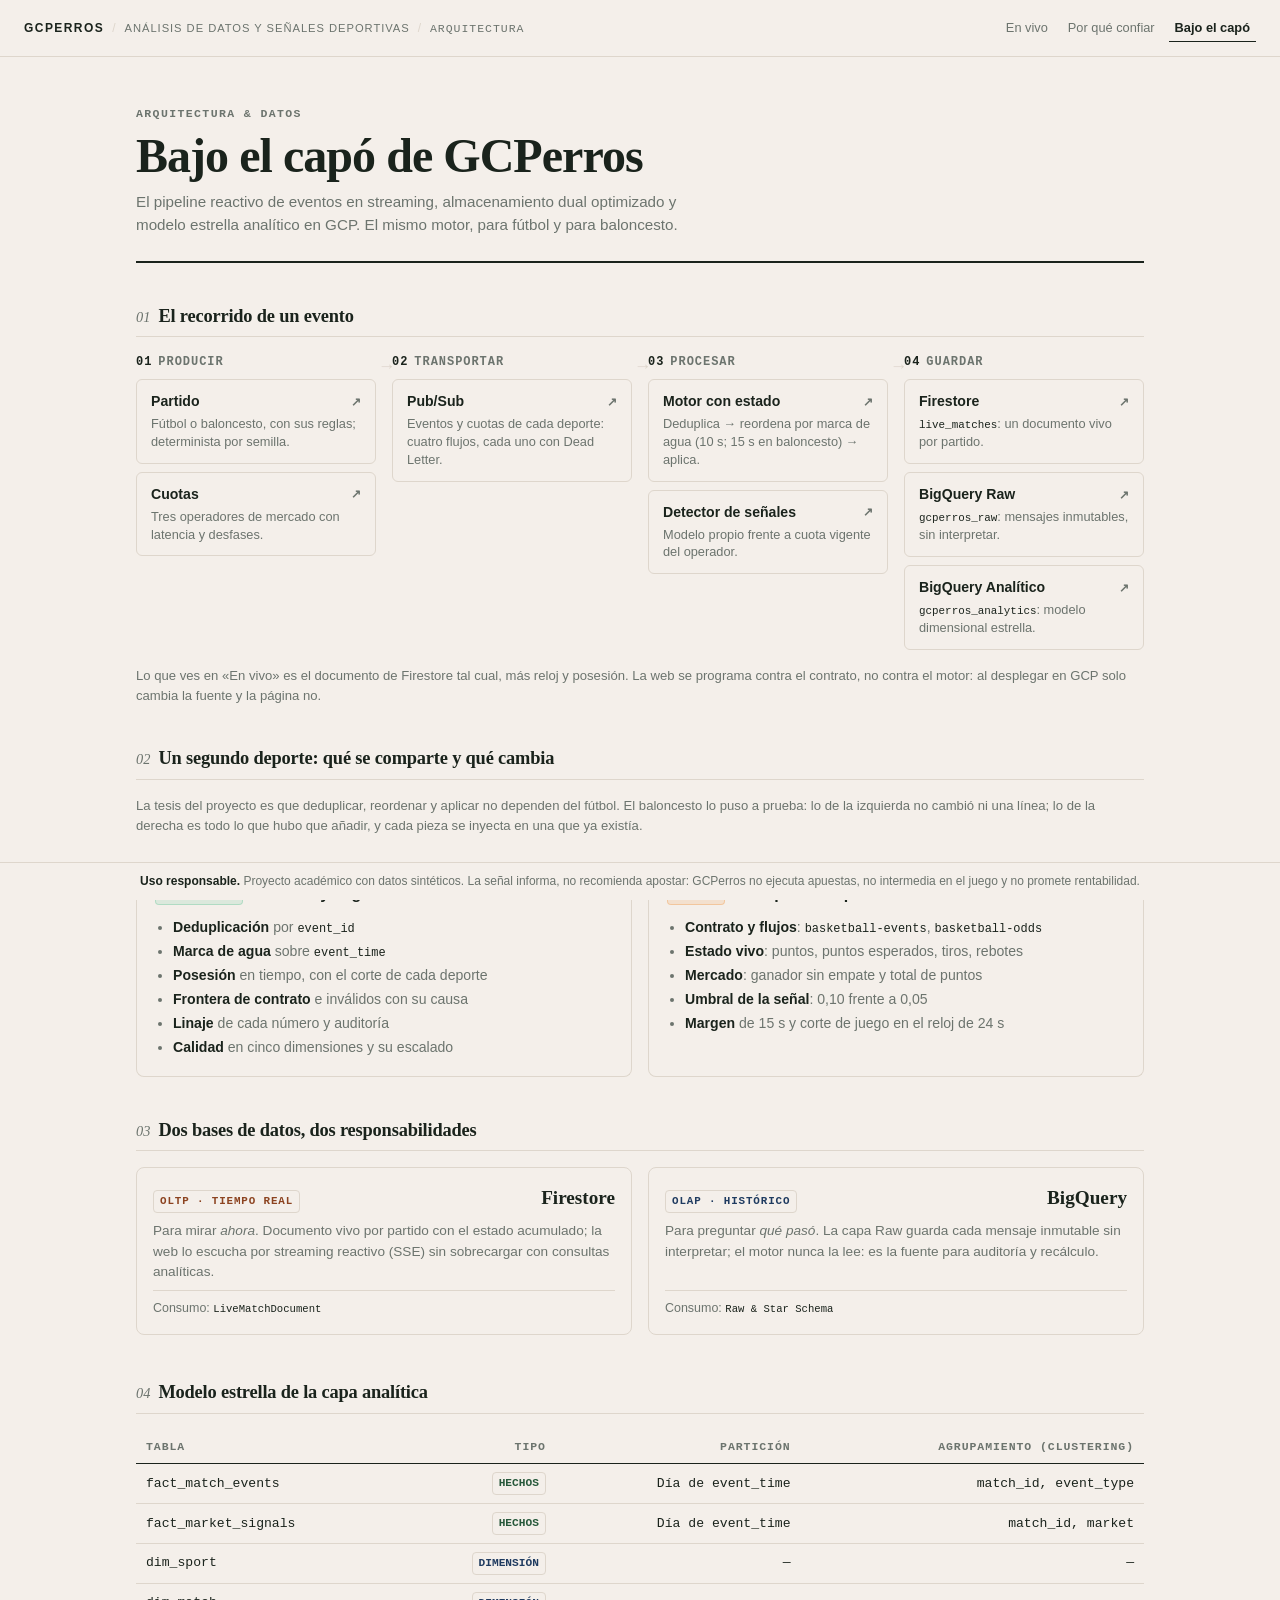
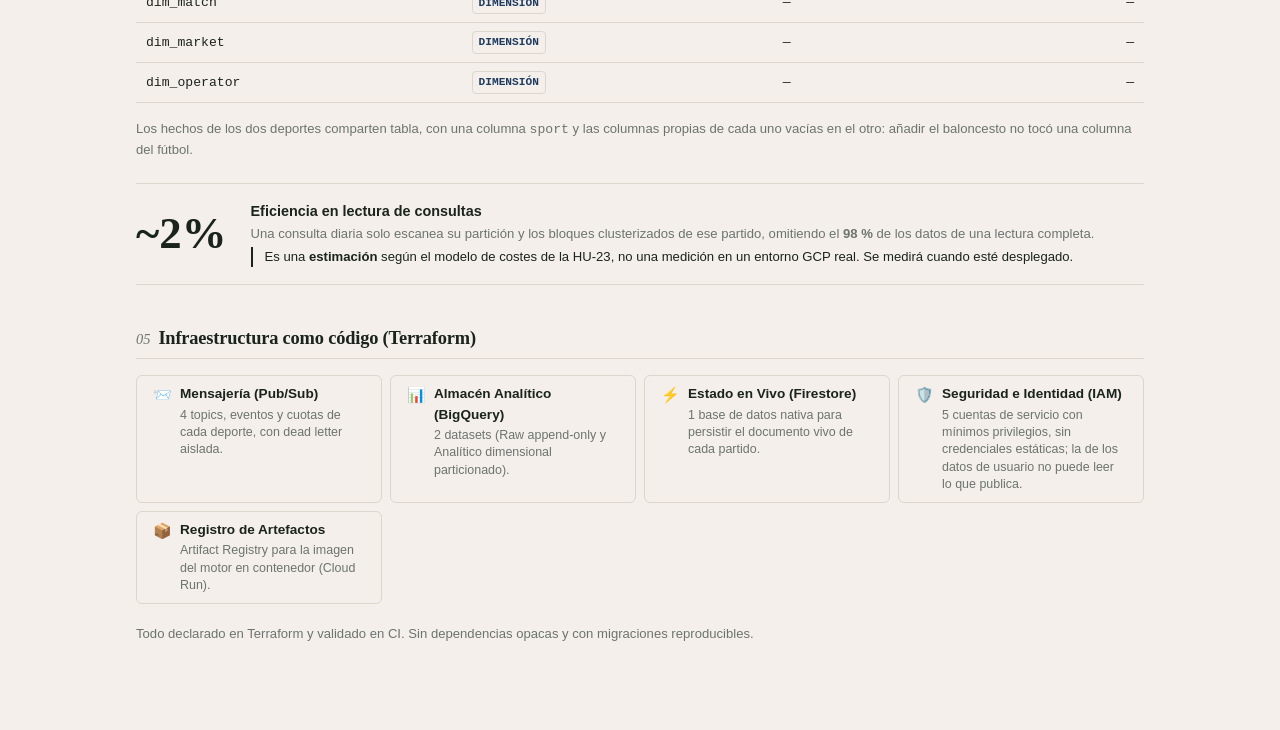
==== commit 77f5a3a3: "🎨 style(demo): unificar identidad editorial en Bajo el capo y Por que confiar (#96)" ====
--- a/src/gcperros/demo/static/bajo-el-capo.html
+++ b/src/gcperros/demo/static/bajo-el-capo.html
@@ -7,20 +7,35 @@
   <link rel="stylesheet" href="app.css">
 </head>
 <body>
-  <header class="bar">
-    <span class="brand">GCPerros</span>
-    <nav class="nav"><a href="/">En vivo</a><a href="confianza.html">Por qué confiar</a><a href="bajo-el-capo.html" aria-current="page">Bajo el capó</a></nav>
+  <header class="masthead">
+    <div class="masthead-meta">
+      <span class="brand">GCPERROS</span>
+      <span class="meta-sep">/</span>
+      <span class="edition">ANÁLISIS DE DATOS Y SEÑALES DEPORTIVAS</span>
+      <span class="meta-sep">/</span>
+      <span class="match">ARQUITECTURA</span>
+    </div>
+
+    <div></div>
+
+    <div class="masthead-nav">
+      <nav class="nav" aria-label="Navegación principal">
+        <a href="/">En vivo</a>
+        <a href="confianza.html">Por qué confiar</a>
+        <a href="bajo-el-capo.html" aria-current="page">Bajo el capó</a>
+      </nav>
+    </div>
   </header>
 
-  <main class="wrap">
+  <main class="wrap doc-wrap">
     <section class="panel page-hero" aria-label="Introducción">
-      <div class="hero-badge">Arquitectura & Datos</div>
+      <div class="hero-badge">Arquitectura &amp; Datos</div>
       <h1 class="hero-title">Bajo el capó de GCPerros</h1>
       <p class="hero-desc">El pipeline reactivo de eventos en streaming, almacenamiento dual optimizado y modelo estrella analítico en GCP. El mismo motor, para fútbol y para baloncesto.</p>
     </section>
 
     <section class="panel" aria-label="Recorrido de un evento">
-      <h2>El recorrido de un evento</h2>
+      <div class="section-lead"><span class="section-num">01</span><h2>El recorrido de un evento</h2></div>
       <ol class="flow">
         <li>
           <div class="stage-tag"><span class="step-num">01</span> Producir</div>
@@ -47,7 +62,7 @@
     </section>
 
     <section class="panel" aria-label="Un segundo deporte">
-      <h2>Un segundo deporte: qué se comparte y qué cambia</h2>
+      <div class="section-lead"><span class="section-num">02</span><h2>Un segundo deporte: qué se comparte y qué cambia</h2></div>
       <p class="aside">La tesis del proyecto es que deduplicar, reordenar y aplicar no dependen del fútbol. El baloncesto lo puso a prueba: lo de la izquierda no cambió ni una línea; lo de la derecha es todo lo que hubo que añadir, y cada pieza se inyecta en una que ya existía.</p>
       <div class="sport-diff">
         <div class="diff-card shared">
@@ -75,7 +90,7 @@
     </section>
 
     <section class="panel" aria-label="Dos bases de datos">
-      <h2>Dos bases de datos, dos responsabilidades</h2>
+      <div class="section-lead"><span class="section-num">03</span><h2>Dos bases de datos, dos responsabilidades</h2></div>
       <div class="db-grid">
         <div class="db-card">
           <div class="db-header"><span class="badge badge-firestore">OLTP · Tiempo Real</span><h3>Firestore</h3></div>
@@ -85,13 +100,13 @@
         <div class="db-card">
           <div class="db-header"><span class="badge badge-bigquery">OLAP · Histórico</span><h3>BigQuery</h3></div>
           <p class="db-desc">Para preguntar <em>qué pasó</em>. La capa Raw guarda cada mensaje inmutable sin interpretar; el motor nunca la lee: es la fuente para auditoría y recálculo.</p>
-          <div class="db-footer"><span class="prop">Consumo:</span> <code>Raw & Star Schema</code></div>
+          <div class="db-footer"><span class="prop">Consumo:</span> <code>Raw &amp; Star Schema</code></div>
         </div>
       </div>
     </section>
 
     <section class="panel" aria-label="Modelo estrella">
-      <h2>Modelo estrella de la capa analítica</h2>
+      <div class="section-lead"><span class="section-num">04</span><h2>Modelo estrella de la capa analítica</h2></div>
       <div class="table-wrap"><table class="trust-table">
         <thead>
           <tr><th scope="col">Tabla</th><th scope="col">Tipo</th><th scope="col">Partición</th><th scope="col">Agrupamiento (Clustering)</th></tr>
@@ -117,7 +132,7 @@
     </section>
 
     <section class="panel" aria-label="Infraestructura">
-      <h2>Infraestructura como código (Terraform)</h2>
+      <div class="section-lead"><span class="section-num">05</span><h2>Infraestructura como código (Terraform)</h2></div>
       <div class="infra-grid">
         <div class="infra-card"><span class="infra-icon">📨</span><div><b>Mensajería (Pub/Sub)</b><p>4 topics, eventos y cuotas de cada deporte, con dead letter aislada.</p></div></div>
         <div class="infra-card"><span class="infra-icon">📊</span><div><b>Almacén Analítico (BigQuery)</b><p>2 datasets (Raw append-only y Analítico dimensional particionado).</p></div></div>
--- a/src/gcperros/demo/static/app.css
+++ b/src/gcperros/demo/static/app.css
@@ -1,361 +1,1298 @@
-/* Pantalla de retransmisión: un solo tema, a propósito. Sin fuentes ni
-   librerías externas, para que la demo funcione sin conexión. */
+/* ==========================================================================
+   GCPerros · Sistema de Diseño Editorial Deportivo
+   Inspirado en tipografía suiza y publicaciones monográficas.
+   Cero gradientes, cero sombras tech, cero neón, cero cajas clónicas.
+   ========================================================================== */
+
 :root {
-  --ground: #0e1726;
-  --panel: #16233a;
-  --line: #24344f;
-  --ink: #eef2f7;
-  --muted: #8d9bb3;
-  --home: #4f8ff0;
-  --away: #f0b23f;
-  --op-a: #9b8cf0;
-  --op-b: #5cc8c0;
-  --op-c: #e58fb6;
-  --ok: #4fc08d;
-  --warn: #f07a5f;
-}
-
-* { box-sizing: border-box; }
+  /* Paleta Base Papel Cálido */
+  --ground: #f4efea;
+  --panel: #ebe4dc;
+  --line: #ded6cc;
+  --line-strong: #1a231c;
+  --ink: #1a231c;
+  --muted: #6c746e;
+  --faint: #9ea8a0;
+
+  /* Equipos / Colores sobrios */
+  --home: #1f3b60;
+  --away: #8c4320;
+
+  /* Operadores de Mercado (tonos sólidos apagados) */
+  --op-a: #5a4b81;
+  --op-b: #286b68;
+  --op-c: #944d68;
+
+  /* Estados y Alertas */
+  --ok: #27593b;
+  --warn: #9e2a1b;
+
+  /* Acento activo dinámico por deporte */
+  --accent: #1c402e;
+  --accent-soft: #d8e4dc;
+
+  /* Tipografías: fallback nativo del sistema para funcionar 100% offline */
+  --font-serif: "Fraunces", Georgia, "Times New Roman", serif;
+  --font-sans: "DM Sans", -apple-system, BlinkMacSystemFont, "Segoe UI", Roboto, sans-serif;
+  --font-mono: ui-monospace, Consolas, "Liberation Mono", monospace;
+
+  /* Espaciado modular */
+  --gap-xs: 4px;
+  --gap-sm: 8px;
+  --gap-md: 16px;
+  --gap-lg: 24px;
+  --gap-xl: 40px;
+}
+
+/* Identidad Baloncesto (Terracota y Parqué editorial apagado) */
+body[data-sport="basketball"] {
+  --accent: #8f3d24;
+  --accent-soft: #f2ddd4;
+  --home: #8f3d24;
+  --away: #2c4d6f;
+}
+
+/* Modo Oscuro Editorial (Verde-tinta profundo, nunca negro puro) */
+@media (prefers-color-scheme: dark) {
+  :root {
+    --ground: #141a17;
+    --panel: #1b2420;
+    --line: #26322c;
+    --line-strong: #ede7df;
+    --ink: #ede7df;
+    --muted: #8c9690;
+    --faint: #526058;
+
+    --home: #5f8bc2;
+    --away: #d9784e;
+
+    --op-a: #8e80b8;
+    --op-b: #4aa8a3;
+    --op-c: #cc7897;
+
+    --ok: #4ea86e;
+    --warn: #d65545;
+
+    --accent: #4ea86e;
+    --accent-soft: #1d3326;
+  }
+
+  body[data-sport="basketball"] {
+    --accent: #d97354;
+    --accent-soft: #381e16;
+    --home: #d97354;
+    --away: #5fa4ce;
+  }
+}
+
+/* Reset y Base tipográfica */
+*, *::before, *::after { box-sizing: border-box; }
+
 body {
   margin: 0;
-  background: var(--ground);
-  color: var(--ink);
-  font: 16px/1.5 system-ui, -apple-system, "Segoe UI", Roboto, sans-serif;
-}
-.wrap { max-width: 880px; margin: 0 auto; padding: 24px 16px 48px; display: grid; gap: 16px; }
-
-.bar {
-  display: flex; gap: 16px; align-items: baseline;
-  padding: 12px 16px; border-bottom: 1px solid var(--line);
-}
-.brand { font-weight: 800; letter-spacing: 0.02em; }
-.nav { display: flex; gap: 4px; }
+  padding: 0 0 64px;
+  background-color: var(--ground);
+  color: var(--ink);
+  font-family: var(--font-sans);
+  font-size: 15px;
+  line-height: 1.5;
+  -webkit-font-smoothing: antialiased;
+  -moz-osx-font-smoothing: grayscale;
+}
+
+/* ==========================================================================
+   Cabecera Editorial (Masthead)
+   ========================================================================== */
+.masthead {
+  display: grid;
+  grid-template-columns: 1fr auto 1fr;
+  align-items: center;
+  gap: var(--gap-md);
+  padding: 14px var(--gap-lg);
+  border-bottom: 1px solid var(--line);
+  background-color: var(--ground);
+}
+
+.masthead-meta {
+  display: flex;
+  align-items: baseline;
+  gap: var(--gap-sm);
+  font-size: 0.75rem;
+  letter-spacing: 0.08em;
+  text-transform: uppercase;
+}
+
+.masthead-meta .brand {
+  font-weight: 800;
+  color: var(--ink);
+  letter-spacing: 0.12em;
+}
+
+.masthead-meta .meta-sep {
+  color: var(--line);
+  font-weight: 300;
+}
+
+.masthead-meta .edition {
+  color: var(--muted);
+  font-size: 0.7rem;
+}
+
+.masthead-meta .match {
+  font-family: var(--font-mono);
+  color: var(--muted);
+  font-size: 0.72rem;
+}
+
+/* Selector de Deporte: BOTONES RECTANGULARES LLAMATIVOS Y VISIBLES */
+.sports-folio, .sports, nav#sports {
+  display: flex !important;
+  gap: 14px !important;
+  align-items: center !important;
+  background: transparent !important;
+}
+
+.sports a, nav#sports a {
+  position: relative !important;
+  display: inline-flex !important;
+  align-items: center !important;
+  justify-content: flex-start !important;
+  gap: 10px !important;
+  padding: 10px 22px 10px 14px !important;
+  border-radius: 6px !important;
+  border: 2px solid #3e4c59 !important;
+  background: #1f2a36 !important;
+  color: #ffffff !important;
+  font-family: var(--font-sans) !important;
+  font-size: 0.92rem !important;
+  font-weight: 800 !important;
+  text-transform: uppercase !important;
+  letter-spacing: 0.08em !important;
+  text-decoration: none !important;
+  cursor: pointer !important;
+  overflow: hidden !important;
+  box-shadow: 0 4px 10px rgba(0, 0, 0, 0.3) !important;
+  transition: transform 0.2s ease, border-color 0.2s ease, background-color 0.2s ease, box-shadow 0.2s ease !important;
+  z-index: 1 !important;
+}
+
+/* Balón como elemento gráfico redondo visible (28px x 28px) */
+.ball-graphic {
+  display: inline-block !important;
+  width: 28px !important;
+  height: 28px !important;
+  min-width: 28px !important;
+  border-radius: 50% !important;
+  position: relative !important;
+  transform: rotate(0deg) !important;
+  transition: transform 1.2s cubic-bezier(0.25, 1, 0.5, 1) !important;
+  box-shadow: inset -2px -2px 4px rgba(0, 0, 0, 0.4), 0 2px 5px rgba(0, 0, 0, 0.35) !important;
+}
+
+/* Gráfico Balón de Fútbol: hexágonos y costuras estilizadas en CSS */
+.ball-football {
+  background:
+    radial-gradient(circle at 50% 50%, #1a1a1a 18%, transparent 20%),
+    radial-gradient(circle at 10% 20%, #1a1a1a 14%, transparent 16%),
+    radial-gradient(circle at 90% 20%, #1a1a1a 14%, transparent 16%),
+    radial-gradient(circle at 30% 90%, #1a1a1a 14%, transparent 16%),
+    radial-gradient(circle at 70% 90%, #1a1a1a 14%, transparent 16%),
+    radial-gradient(circle at 35% 30%, #ffffff 30%, #e2e2e2 85%) !important;
+  border: 1.5px solid #222222 !important;
+}
+
+/* Gráfico Balón de Baloncesto: surcos de goma y cuero naranja */
+.ball-basketball {
+  background:
+    linear-gradient(90deg, transparent 46%, #3d1b00 47%, #3d1b00 53%, transparent 54%),
+    linear-gradient(0deg, transparent 46%, #3d1b00 47%, #3d1b00 53%, transparent 54%),
+    radial-gradient(circle at 50% 50%, transparent 62%, #3d1b00 63%, #3d1b00 69%, transparent 70%),
+    radial-gradient(circle at 30% 30%, #ff8f26 25%, #d65500 85%) !important;
+  border: 1.5px solid #3d1b00 !important;
+}
+
+/* Animación: la pelota gira en la dirección indicada (de izq a der, agujas del reloj) a velocidad suave */
+.sports a:hover, nav#sports a:hover {
+  transform: translateY(-2px) !important;
+  border-color: #ffffff !important;
+  box-shadow: 0 6px 16px rgba(0, 0, 0, 0.45) !important;
+  text-decoration: none !important;
+}
+
+.sports a:hover .ball-graphic, nav#sports a:hover .ball-graphic {
+  transform: rotate(360deg) !important;
+}
+
+/* Estado activo / seleccionado */
+.sports a[aria-current="true"], nav#sports a[aria-current="true"] {
+  background: #276241 !important;
+  border-color: #4fc08d !important;
+  color: #ffffff !important;
+  box-shadow: 0 0 12px rgba(79, 192, 141, 0.35) !important;
+}
+
+body[data-sport="basketball"] .sports a[aria-current="true"],
+body[data-sport="basketball"] nav#sports a[aria-current="true"] {
+  background: #8f3d24 !important;
+  border-color: #f28a2e !important;
+  box-shadow: 0 0 12px rgba(242, 138, 46, 0.35) !important;
+}
+
+.sports a:focus-visible, nav#sports a:focus-visible {
+  outline: 3px solid #ffffff !important;
+  outline-offset: 3px !important;
+}
+
+.masthead-nav {
+  display: flex;
+  align-items: center;
+  justify-content: flex-end;
+  gap: var(--gap-md);
+}
+
+.nav {
+  display: flex;
+  gap: var(--gap-sm);
+}
+
 .nav a {
-  color: var(--muted); text-decoration: none; font-size: 0.9rem;
-  padding: 4px 10px; border-radius: 6px;
-}
-.nav a:hover { color: var(--ink); }
-.nav a[aria-current="page"] { color: var(--ink); background: var(--panel); }
-.nav a:focus-visible { outline: 2px solid var(--home); outline-offset: 2px; }
-.match { color: var(--muted); font-family: ui-monospace, Consolas, monospace; font-size: 0.85rem; }
-.link { margin-left: auto; font-size: 0.8rem; color: var(--muted); }
-.link::before { content: "●"; margin-right: 6px; }
-.link[data-state="live"]::before { color: var(--ok); }
-.link[data-state="ended"]::before { color: var(--muted); }
-.link[data-state="lost"]::before { color: var(--warn); }
-
-.board {
-  display: grid; grid-template-columns: 1fr auto 1fr; align-items: center; gap: 16px;
-  background: var(--panel); border-radius: 10px; padding: 28px 20px;
-}
-.team .name { font-size: clamp(1.2rem, 4vw, 2rem); font-weight: 700; }
-.team.home { text-align: right; border-right: 4px solid var(--home); padding-right: 16px; }
-.team.away { border-left: 4px solid var(--away); padding-left: 16px; }
-.score {
-  display: grid; justify-items: center;
-  font: 800 clamp(2.6rem, 9vw, 4.5rem)/1 ui-monospace, Consolas, monospace;
+  color: var(--muted);
+  text-decoration: none;
+  font-size: 0.8rem;
+  font-weight: 500;
+  padding: 4px 6px;
+  border-bottom: 1px solid transparent;
+  transition: color 0.15s ease, border-color 0.15s ease;
+}
+
+.nav a:hover {
+  color: var(--ink);
+}
+
+.nav a[aria-current="page"] {
+  color: var(--ink);
+  border-bottom-color: var(--ink);
+  font-weight: 600;
+}
+
+.nav a:focus-visible {
+  outline: 2px solid var(--accent);
+  outline-offset: 2px;
+}
+
+.link {
+  display: inline-flex;
+  align-items: center;
+  gap: 6px;
+  font-size: 0.72rem;
+  font-family: var(--font-mono);
+  text-transform: uppercase;
+  letter-spacing: 0.05em;
+  color: var(--muted);
+}
+
+.link::before {
+  content: "";
+  display: inline-block;
+  width: 6px;
+  height: 6px;
+  border-radius: 50%;
+  background-color: var(--muted);
+}
+
+.link[data-state="live"]::before { background-color: var(--ok); }
+.link[data-state="ended"]::before { background-color: var(--muted); }
+.link[data-state="lost"]::before { background-color: var(--warn); }
+
+/* ==========================================================================
+   Estructura Panorámica: 3 Columnas (Aprovechamiento total del ancho)
+   Barras laterales con partidos anteriores y próximos encuentros
+   ========================================================================== */
+.viewport-layout, .wrap.live {
+  display: grid;
+  grid-template-columns: 280px minmax(0, 1fr) 280px;
+  gap: var(--gap-lg);
+  max-width: 1650px;
+  margin: 0 auto;
+  padding: var(--gap-md) var(--gap-md) var(--gap-xl);
+  align-items: start;
+  width: 100%;
+  box-sizing: border-box;
+}
+
+.main-stage {
+  width: 100%;
+  margin: 0 auto;
+  padding: 0;
+  display: flex;
+  flex-direction: column;
+  gap: var(--gap-xl);
+  min-width: 0;
+}
+
+.wrap {
+  padding: var(--gap-lg) var(--gap-md);
+  display: grid;
+  gap: var(--gap-xl);
+}
+
+.sidebar {
+  display: flex;
+  flex-direction: column;
+  gap: var(--gap-md);
+  position: sticky;
+  top: 20px;
+}
+
+.sidebar-header {
+  border-bottom: 2px solid var(--ink);
+  padding-bottom: 6px;
+  display: flex;
+  flex-direction: column;
+  gap: 3px;
+}
+
+.sidebar-badge {
+  font-family: var(--font-mono);
+  font-size: 0.68rem;
+  font-weight: 700;
+  letter-spacing: 0.12em;
+  color: var(--muted);
+  text-transform: uppercase;
+}
+
+.sidebar-header h3 {
+  margin: 0;
+  font-family: var(--font-serif);
+  font-size: 1.15rem;
+  font-weight: 700;
+  color: var(--ink);
+}
+
+.match-cards-list {
+  display: flex;
+  flex-direction: column;
+  gap: var(--gap-sm);
+}
+
+.side-card {
+  padding: 10px 12px;
+  background: var(--panel);
+  border: 1px solid var(--line);
+  border-radius: 6px;
+  display: flex;
+  flex-direction: column;
+  gap: 6px;
+  transition: transform 0.15s ease, border-color 0.15s ease;
+}
+
+.side-card:hover {
+  transform: translateX(2px);
+  border-color: var(--accent);
+}
+
+.side-card-top {
+  display: flex;
+  justify-content: space-between;
+  align-items: baseline;
+}
+
+.side-card-top .teams {
+  font-family: var(--font-serif);
+  font-size: 0.95rem;
+  font-weight: 700;
+  color: var(--ink);
+}
+
+.side-card-top .teams .vs {
+  font-style: italic;
+  font-size: 0.75rem;
+  font-family: var(--font-sans);
+  color: var(--muted);
+}
+
+.side-card-top .score {
+  font-family: var(--font-mono);
+  font-weight: 800;
+  font-size: 0.95rem;
+  color: var(--ink);
+}
+
+.side-card-top .odds-pill {
+  font-family: var(--font-mono);
+  font-size: 0.72rem;
+  font-weight: 700;
+  padding: 2px 6px;
+  border-radius: 4px;
+  background: rgba(0, 0, 0, 0.05);
+  color: var(--accent);
+  border: 1px solid var(--line);
+}
+
+.side-card-bot {
+  display: flex;
+  justify-content: space-between;
+  align-items: center;
+  font-size: 0.75rem;
+  color: var(--muted);
+  font-family: var(--font-mono);
+}
+
+.side-card-bot .sub {
+  color: var(--faint);
+  font-size: 0.7rem;
+}
+
+.side-card-bot .meta {
+  color: var(--accent);
+  font-weight: 600;
+  font-size: 0.72rem;
+}
+
+@media (max-width: 1280px) {
+  .viewport-layout {
+    grid-template-columns: 220px 1fr 220px;
+  }
+}
+
+@media (max-width: 1040px) {
+  .viewport-layout {
+    grid-template-columns: 1fr;
+  }
+  .sidebar {
+    position: static;
+  }
+  .sidebar-left { order: 2; }
+  .sidebar-right { order: 3; }
+  .main-stage { order: 1; }
+}
+
+/* Filete editorial divisor */
+.rule-folio {
+  display: flex;
+  align-items: center;
+  gap: var(--gap-md);
+  margin: var(--gap-xs) 0;
+  border-top: 1px solid var(--line);
+}
+
+.rule-folio span {
+  font-size: 0.68rem;
+  font-weight: 700;
+  letter-spacing: 0.14em;
+  text-transform: uppercase;
+  color: var(--faint);
+  padding-top: var(--gap-xs);
+}
+
+/* ==========================================================================
+   Marcador con Suelo de Cancha y Ambiente Deportivo Dinámico
+   Césped segado para Fútbol / Parqué y líneas de juego para Baloncesto.
+   ========================================================================== */
+.scoreboard, .board {
+  display: grid;
+  grid-template-columns: 1fr auto 1fr;
+  align-items: center;
+  gap: var(--gap-lg);
+  padding: 32px var(--gap-lg);
+  border-radius: 8px;
+  position: relative;
+  overflow: hidden;
+  box-shadow: inset 0 0 0 1px rgba(255, 255, 255, 0.08), 0 4px 16px rgba(0, 0, 0, 0.12);
+  color: #ffffff;
+}
+
+/* Textura Fútbol: césped segado con franjas y círculo central blanco sutil */
+body[data-sport="football"] .board,
+body:not([data-sport="basketball"]) .board {
+  background:
+    radial-gradient(circle at 50% 50%, transparent 68px, rgba(255, 255, 255, 0.12) 69px, rgba(255, 255, 255, 0.12) 71px, transparent 72px),
+    linear-gradient(90deg, transparent calc(50% - 1px), rgba(255, 255, 255, 0.12) calc(50% - 1px), rgba(255, 255, 255, 0.12) calc(50% + 1px), transparent calc(50% + 1px)),
+    repeating-linear-gradient(90deg, #17422c 0 64px, #1a4931 64px 128px);
+}
+
+/* Textura Baloncesto: parqué cálido, triple arco y línea de tres */
+body[data-sport="basketball"] .board {
+  background:
+    radial-gradient(ellipse 36% 130% at 0% 50%, transparent 98%, rgba(255, 255, 255, 0.16) 99%, transparent 100%),
+    radial-gradient(ellipse 36% 130% at 100% 50%, transparent 98%, rgba(255, 255, 255, 0.16) 99%, transparent 100%),
+    radial-gradient(circle at 50% 50%, transparent 58px, rgba(255, 255, 255, 0.16) 59px, rgba(255, 255, 255, 0.16) 61px, transparent 62px),
+    repeating-linear-gradient(90deg, transparent 0 22px, rgba(0, 0, 0, 0.08) 22px 23px),
+    linear-gradient(180deg, #915a2c, #70401b);
+}
+
+.competitor {
+  display: flex;
+  flex-direction: column;
+  z-index: 2;
+}
+
+.competitor.home {
+  text-align: right;
+  align-items: flex-end;
+  border-right: 3px solid rgba(255, 255, 255, 0.4);
+  padding-right: var(--gap-md);
+}
+
+.competitor.away {
+  text-align: left;
+  align-items: flex-start;
+  border-left: 3px solid rgba(255, 255, 255, 0.4);
+  padding-left: var(--gap-md);
+}
+
+.competitor .name {
+  font-family: var(--font-serif);
+  font-size: clamp(1.6rem, 4vw, 2.6rem);
+  font-weight: 700;
+  line-height: 1.1;
+  color: #ffffff;
+  letter-spacing: -0.01em;
+  text-shadow: 0 2px 6px rgba(0, 0, 0, 0.5);
+}
+
+.competitor .side-tag {
+  font-size: 0.68rem;
+  font-weight: 700;
+  letter-spacing: 0.14em;
+  color: rgba(255, 255, 255, 0.7);
+  text-transform: uppercase;
+  margin-top: 4px;
+  text-shadow: 0 1px 3px rgba(0, 0, 0, 0.6);
+}
+
+.score-core {
+  display: flex;
+  flex-direction: column;
+  align-items: center;
+  justify-content: center;
+  padding: 0 var(--gap-md);
+  z-index: 2;
+}
+
+.score-numeral, .score {
+  display: flex;
+  align-items: baseline;
+  justify-content: center;
+  font-family: var(--font-serif);
+  font-size: clamp(3.2rem, 9vw, 5.2rem);
+  font-weight: 700;
+  line-height: 1;
   font-variant-numeric: tabular-nums;
-  grid-template-columns: auto auto auto;
-}
-.dash { color: var(--muted); padding: 0 0.2em; }
-.clock {
-  grid-column: 1 / -1; margin-top: 10px;
-  font: 500 0.95rem/1 system-ui, sans-serif; color: var(--muted); letter-spacing: 0.04em;
-}
-
-.panel { background: var(--panel); border-radius: 10px; padding: 16px 20px; }
-.panel h2 {
-  margin: 0 0 12px; font-size: 0.75rem; font-weight: 600;
-  letter-spacing: 0.1em; text-transform: uppercase; color: var(--muted);
-}
-.row { display: grid; grid-template-columns: 90px 1fr; gap: 12px; align-items: center; margin: 8px 0; }
-.label { color: var(--muted); font-size: 0.85rem; }
-.split { display: flex; height: 22px; border-radius: 4px; overflow: hidden; background: var(--line); }
-.split i {
-  display: flex; align-items: center; padding: 0 8px; min-width: 0;
-  font: 600 0.75rem/1 ui-monospace, Consolas, monospace; font-style: normal; color: var(--ground);
-  transition: flex-basis 0.4s ease;
-}
-.split .home { background: var(--home); flex-basis: 50%; }
-.split .away { background: var(--away); flex-basis: 50%; justify-content: flex-end; }
-
-.chart { overflow-x: auto; }
-.chart svg { width: 100%; min-width: 480px; height: auto; display: block; }
-.chart .grid { stroke: var(--line); stroke-width: 1; }
-.chart .tick { fill: var(--muted); font: 11px ui-monospace, Consolas, monospace; }
-.chart path { fill: none; stroke-width: 2.5; stroke-linejoin: round; }
-.chart path.home { stroke: var(--home); }
-.chart path.away { stroke: var(--away); }
-
-.chart path.model { stroke: var(--ink); stroke-width: 3; }
-.chart path.op-a { stroke: var(--op-a); stroke-width: 1.6; }
-.chart path.op-b { stroke: var(--op-b); stroke-width: 1.6; }
-.chart path.op-c { stroke: var(--op-c); stroke-width: 1.6; }
-.legend { margin: -4px 0 8px; color: var(--muted); font-size: 0.8rem; }
-.legend span { margin-right: 12px; font-weight: 600; }
-.legend span::before { content: "━ "; }
-.legend .model { color: var(--ink); }
+  color: #ffffff;
+  text-shadow: 0 3px 12px rgba(0, 0, 0, 0.55);
+}
+
+.score-numeral .dash, .score .dash {
+  color: rgba(255, 255, 255, 0.5);
+  margin: 0 0.15em;
+  font-weight: 300;
+}
+
+.chronometer, .clock {
+  margin-top: 8px;
+  font-family: var(--font-mono);
+  font-size: 0.85rem;
+  font-weight: 600;
+  letter-spacing: 0.08em;
+  text-transform: uppercase;
+  color: rgba(255, 255, 255, 0.85);
+  display: flex;
+  align-items: center;
+  gap: 6px;
+  background: rgba(0, 0, 0, 0.25);
+  padding: 3px 10px;
+  border-radius: 4px;
+}
+
+.chronometer .dot { color: rgba(255, 255, 255, 0.4); }
+
+/* Cuartos Baloncesto */
+.quarters {
+  grid-column: 1 / -1;
+  justify-self: center;
+  margin-top: var(--gap-md);
+  border-collapse: collapse;
+  font-family: var(--font-mono);
+  font-size: 0.8rem;
+  font-variant-numeric: tabular-nums;
+  border-top: 1px solid var(--line);
+  width: 100%;
+  max-width: 520px;
+}
+
+.quarters th, .quarters td {
+  padding: 6px 10px;
+  text-align: center;
+  border-bottom: 1px solid var(--line);
+}
+
+.quarters thead th {
+  font-weight: 600;
+  font-size: 0.7rem;
+  letter-spacing: 0.08em;
+  text-transform: uppercase;
+  color: var(--muted);
+}
+
+.quarters tbody th {
+  text-align: left;
+  font-weight: 500;
+  font-family: var(--font-sans);
+  color: var(--ink);
+}
+
+/* ==========================================================================
+   Disposición en Columnas Libres (Editorial Split)
+   ========================================================================== */
+.editorial-split {
+  display: grid;
+  grid-template-columns: minmax(0, 1.4fr) minmax(0, 1fr);
+  gap: var(--gap-xl);
+  align-items: start;
+  width: 100%;
+}
+
+.stats-stack {
+  display: flex;
+  flex-direction: column;
+  gap: var(--gap-lg);
+  width: 100%;
+}
+
+.panel-flat, .panel {
+  display: grid;
+  gap: var(--gap-md);
+  background: transparent;
+  padding: 0;
+}
+
+.section-lead {
+  display: flex;
+  align-items: baseline;
+  gap: 8px;
+  border-bottom: 1px solid var(--line);
+  padding-bottom: 6px;
+}
+
+.section-num {
+  font-family: var(--font-serif);
+  font-style: italic;
+  font-size: 0.9rem;
+  color: var(--muted);
+}
+
+.section-lead h2, .panel h2 {
+  margin: 0;
+  font-family: var(--font-serif);
+  font-size: 1.15rem;
+  font-weight: 600;
+  letter-spacing: -0.01em;
+  color: var(--ink);
+  text-transform: none;
+}
+
+.section-lead h2 em, .panel h2 b {
+  font-family: var(--font-mono);
+  font-style: normal;
+  font-weight: 600;
+  font-size: 0.85rem;
+  color: var(--muted);
+  margin-left: 6px;
+}
+
+.hint {
+  margin: 0;
+  color: var(--muted);
+  font-size: 0.82rem;
+  line-height: 1.45;
+}
+
+/* ==========================================================================
+   Mercado & Tablas Editoriales (Solo líneas finas horizontales)
+   ========================================================================== */
+.legend {
+  margin: 0;
+  font-size: 0.76rem;
+  color: var(--muted);
+  display: flex;
+  flex-wrap: wrap;
+  gap: var(--gap-md);
+  align-items: baseline;
+}
+
+.legend span {
+  display: inline-flex;
+  align-items: center;
+  gap: 4px;
+  font-weight: 500;
+}
+
+.legend span::before {
+  content: "—";
+  font-weight: 700;
+}
+
+.legend .model { color: var(--ink); font-weight: 700; }
 .legend .op-a { color: var(--op-a); }
 .legend .op-b { color: var(--op-b); }
 .legend .op-c { color: var(--op-c); }
-
-.book-wrap { overflow-x: auto; margin-top: 12px; }
-.book { width: 100%; border-collapse: collapse; font-variant-numeric: tabular-nums; }
-.book th, .book td { padding: 6px 8px; text-align: right; border-top: 1px solid var(--line); }
-.book thead th { border-top: 0; color: var(--muted); font-weight: 500; font-size: 0.8rem; }
-.book tbody th { text-align: left; font-weight: 400; color: var(--muted); }
-.book td { font-family: ui-monospace, Consolas, monospace; }
-.book td.model { font-weight: 700; }
-.book td.stale { color: var(--warn); font-weight: 700; }
-
-.panel h2 b { color: var(--ink); margin-left: 6px; font-variant-numeric: tabular-nums; }
-.hint { margin: -6px 0 10px; color: var(--muted); font-size: 0.85rem; }
-.signals { list-style: none; margin: 0; padding: 0; display: grid; gap: 6px; max-height: 300px; overflow-y: auto; }
+.legend .legend-note { color: var(--muted); font-size: 0.72rem; }
+
+.book-wrap {
+  overflow-x: auto;
+}
+
+.book {
+  width: 100%;
+  border-collapse: collapse;
+  font-variant-numeric: tabular-nums;
+  font-size: 0.82rem;
+}
+
+.book caption, .stats caption {
+  text-align: left;
+  font-size: 0.7rem;
+  color: var(--faint);
+  text-transform: uppercase;
+  letter-spacing: 0.08em;
+  margin-bottom: 6px;
+}
+
+.book th, .book td {
+  padding: 8px 10px;
+  text-align: right;
+  border-bottom: 1px solid var(--line);
+}
+
+.book thead th {
+  font-family: var(--font-mono);
+  font-size: 0.72rem;
+  letter-spacing: 0.08em;
+  text-transform: uppercase;
+  color: var(--muted);
+  font-weight: 600;
+  border-bottom: 1px solid var(--ink);
+}
+
+.book tbody th {
+  text-align: left;
+  font-family: var(--font-sans);
+  font-weight: 500;
+  color: var(--ink);
+}
+
+.book td {
+  font-family: var(--font-mono);
+  color: var(--ink);
+}
+
+.book td.model {
+  font-weight: 700;
+  color: var(--ink);
+  background-color: rgba(0, 0, 0, 0.03);
+}
+
+.book td.stale {
+  color: var(--warn);
+  font-weight: 700;
+  background-color: rgba(158, 42, 27, 0.08);
+}
+
+/* ==========================================================================
+   Feed de Señales (Lista tipográfica limpia sin cajas)
+   ========================================================================== */
+.signals {
+  list-style: none;
+  margin: 0;
+  padding: 0;
+  display: grid;
+  gap: var(--gap-xs);
+  max-height: 380px;
+  overflow-y: auto;
+}
+
 .signals li {
-  display: grid; grid-template-columns: 44px 1fr auto; gap: 10px; align-items: baseline;
-  padding: 6px 10px; border-radius: 6px; background: var(--ground); border-left: 3px solid var(--warn);
-}
-.signals li.up { border-left-color: var(--ok); }
-.signals li[data-signal] { cursor: pointer; }
-.signals li[data-signal]:focus-visible { outline: 2px solid var(--home); outline-offset: 2px; }
-.signals .when { font: 700 0.9rem ui-monospace, Consolas, monospace; }
-.signals .nums { color: var(--muted); font: 0.8rem ui-monospace, Consolas, monospace; }
-
-.stats { width: 100%; border-collapse: collapse; font-variant-numeric: tabular-nums; }
-.stats td, .stats th { padding: 7px 4px; border-top: 1px solid var(--line); }
-.stats tr:first-child td, .stats tr:first-child th { border-top: 0; }
-.stats td { font: 600 1rem ui-monospace, Consolas, monospace; width: 30%; }
-.stats td:first-child { text-align: right; color: var(--home); }
-.stats td:last-child { color: var(--away); }
-.stats th { font-weight: 400; color: var(--muted); font-size: 0.85rem; text-align: center; }
-
-.trust .claim { margin: -4px 0 12px; font-size: 1.05rem; max-width: 62ch; }
-.trust .headline { margin: 0 0 10px; font-weight: 700; }
+  display: grid;
+  grid-template-columns: 36px 1fr auto;
+  gap: var(--gap-sm);
+  align-items: baseline;
+  padding: 8px 6px;
+  border-bottom: 1px solid var(--line);
+  font-size: 0.82rem;
+  line-height: 1.4;
+  background: transparent;
+}
+
+.signals li.up .when { color: var(--ok); }
+.signals li.down .when { color: var(--warn); }
+
+.signals .when {
+  font-family: var(--font-mono);
+  font-weight: 700;
+  font-size: 0.78rem;
+}
+
+.signals .what {
+  color: var(--ink);
+  font-weight: 500;
+}
+
+.signals .nums {
+  font-family: var(--font-mono);
+  font-size: 0.75rem;
+  color: var(--muted);
+  text-align: right;
+}
+
+/* ==========================================================================
+   Gráficos SVG Editoriales
+   ========================================================================== */
+.chart {
+  overflow-x: auto;
+}
+
+.chart svg {
+  width: 100%;
+  max-width: 100%;
+  height: auto;
+  display: block;
+}
+
+.chart .grid {
+  stroke: var(--line);
+  stroke-width: 1;
+  stroke-dasharray: 2 4;
+}
+
+.chart .tick {
+  fill: var(--muted);
+  font-family: var(--font-mono);
+  font-size: 10px;
+}
+
+.chart path {
+  fill: none;
+  stroke-width: 1.75;
+  stroke-linejoin: round;
+  stroke-linecap: round;
+}
+
+.chart path.home { stroke: var(--home); }
+.chart path.away { stroke: var(--away); }
+.chart path.model { stroke: var(--ink); stroke-width: 2.25; }
+.chart path.op-a { stroke: var(--op-a); stroke-width: 1.25; stroke-dasharray: 4 3; }
+.chart path.op-b { stroke: var(--op-b); stroke-width: 1.25; stroke-dasharray: 2 2; }
+.chart path.op-c { stroke: var(--op-c); stroke-width: 1.25; }
+
+/* ==========================================================================
+   Posesión & Estadísticas (Líneas finas, sin cajas de plástico)
+   ========================================================================== */
+.possession-block {
+  margin-top: var(--gap-sm);
+  padding-top: var(--gap-md);
+  border-top: 1px solid var(--line);
+}
+
+.sublead {
+  margin: 0 0 var(--gap-sm);
+  font-family: var(--font-sans);
+  font-size: 0.75rem;
+  font-weight: 700;
+  text-transform: uppercase;
+  letter-spacing: 0.08em;
+  color: var(--muted);
+}
+
+.row {
+  display: grid;
+  grid-template-columns: 80px 1fr;
+  gap: var(--gap-md);
+  align-items: center;
+  margin: 6px 0;
+}
+
+.label {
+  color: var(--muted);
+  font-size: 0.78rem;
+  text-transform: uppercase;
+  letter-spacing: 0.05em;
+}
+
+.split {
+  display: flex;
+  height: 6px;
+  background-color: var(--line);
+  overflow: hidden;
+}
+
+.split i {
+  display: block;
+  height: 100%;
+  transition: flex-basis 0.3s ease;
+}
+
+.split .home { background-color: var(--home); }
+.split .away { background-color: var(--away); }
+
+/* Tabla de Estadísticas */
+.stats {
+  width: 100%;
+  border-collapse: collapse;
+  font-variant-numeric: tabular-nums;
+  font-size: 0.82rem;
+}
+
+.stats th, .stats td {
+  padding: 7px 8px;
+  border-bottom: 1px solid var(--line);
+}
+
+.stats th {
+  font-weight: 500;
+  color: var(--muted);
+  text-align: center;
+  font-size: 0.78rem;
+}
+
+.stats td {
+  font-family: var(--font-mono);
+  font-weight: 600;
+  color: var(--ink);
+}
+
+.stats td:first-child { text-align: left; }
+.stats td:last-child { text-align: right; }
+
+.watermark-note {
+  margin-top: var(--gap-sm);
+  padding-top: var(--gap-sm);
+}
+
+.held {
+  margin: 0;
+  color: var(--muted);
+  font-size: 0.75rem;
+  font-family: var(--font-mono);
+}
+
+.held b {
+  color: var(--ink);
+  font-weight: 700;
+}
+
+/* ==========================================================================
+   Trazabilidad de linaje y Diálogo Modal (trace.js)
+   Hoja de papel libre, fondo atenuado plano, sin filtros blur ni neón.
+   ========================================================================== */
+[data-indicator] {
+  cursor: pointer;
+  text-decoration: underline dotted var(--muted);
+  text-underline-offset: 6px;
+  transition: color 0.15s ease, text-decoration-color 0.15s ease;
+}
+
+[data-indicator]:hover {
+  color: var(--ink);
+  text-decoration-color: var(--ink);
+}
+
+[data-indicator]:focus-visible {
+  outline: 2px solid var(--accent);
+  outline-offset: 3px;
+}
+
+.trace {
+  padding: 0;
+  border: 1px solid var(--line-strong);
+  background-color: var(--ground);
+  color: var(--ink);
+  max-width: 580px;
+  width: calc(100% - 32px);
+  box-shadow: 0 10px 30px rgba(0, 0, 0, 0.15);
+}
+
+.trace::backdrop {
+  background-color: rgba(20, 26, 23, 0.6);
+}
+
+.trace-body {
+  padding: var(--gap-lg);
+  display: grid;
+  gap: var(--gap-md);
+}
+
+.trace-body h2 {
+  margin: 0;
+  font-family: var(--font-serif);
+  font-size: 1.4rem;
+  font-weight: 600;
+  color: var(--ink);
+}
+
+.trace-body .formula {
+  font-family: var(--font-mono);
+  font-size: 0.85rem;
+  padding: var(--gap-sm) var(--gap-md);
+  background-color: var(--panel);
+  border-left: 3px solid var(--ink);
+  color: var(--ink);
+}
+
+.trace-events {
+  margin: 0;
+  padding: 0;
+  list-style: none;
+  max-height: 220px;
+  overflow-y: auto;
+  font-family: var(--font-mono);
+  font-size: 0.78rem;
+  border-top: 1px solid var(--line);
+  border-bottom: 1px solid var(--line);
+}
+
+.trace-events li {
+  padding: 5px 8px;
+  border-bottom: 1px solid var(--line);
+}
+
+.trace-events li:last-child {
+  border-bottom: none;
+}
+
+.trace-meta {
+  font-size: 0.72rem;
+  font-family: var(--font-mono);
+  color: var(--muted);
+}
+
+.trace-close {
+  display: block;
+  width: 100%;
+  padding: 10px;
+  background-color: var(--panel);
+  color: var(--ink);
+  border: none;
+  border-top: 1px solid var(--line);
+  font-family: var(--font-sans);
+  font-weight: 600;
+  font-size: 0.82rem;
+  text-transform: uppercase;
+  letter-spacing: 0.08em;
+  cursor: pointer;
+  transition: background-color 0.15s ease;
+}
+
+.trace-close:hover {
+  background-color: var(--line);
+}
+
+/* ==========================================================================
+   Aviso Legal Permanente (Disclaimer de Uso Responsable)
+   ========================================================================== */
+.disclaimer {
+  position: fixed;
+  left: 0;
+  right: 0;
+  bottom: 0;
+  z-index: 100;
+  padding: 10px var(--gap-md);
+  text-align: center;
+  font-size: 0.75rem;
+  line-height: 1.4;
+  color: var(--muted);
+  background-color: var(--ground);
+  border-top: 1px solid var(--line);
+}
+
+.disclaimer b {
+  color: var(--ink);
+  font-weight: 700;
+}
+
+/* ==========================================================================
+   Responsividad y Accesibilidad
+   ========================================================================== */
+@media (max-width: 820px) {
+  .masthead {
+    grid-template-columns: 1fr;
+    gap: var(--gap-sm);
+  }
+  .masthead-nav {
+    justify-content: space-between;
+  }
+  .editorial-split {
+    grid-template-columns: 1fr;
+    gap: var(--gap-lg);
+  }
+  .scoreboard, .board {
+    grid-template-columns: 1fr;
+    text-align: center;
+    gap: var(--gap-md);
+  }
+  .competitor.home, .competitor.away {
+    text-align: center;
+    align-items: center;
+  }
+}
+
+@media (prefers-reduced-motion: reduce) {
+  *, *::before, *::after {
+    animation-duration: 0.01ms !important;
+    transition-duration: 0.01ms !important;
+  }
+}
+
+
+/* ==========================================================================
+   Pantallas Secundarias: Confianza & Bajo el Capó (Estilo Editorial)
+   ========================================================================== */
+.trust, .under-hood { display: grid; gap: var(--gap-md); }
+.trust .claim { margin: 0; font-family: var(--font-serif); font-size: 1.15rem; color: var(--ink); line-height: 1.4; }
+.trust .headline { margin: 0; font-size: 0.95rem; font-weight: 700; }
 .trust .headline.ok { color: var(--ok); }
 .trust .headline.ko, .trust .missing { color: var(--warn); }
-.trust .aside, .trust .source, .trust .note { color: var(--muted); font-size: 0.85rem; max-width: 70ch; }
-.trust .note { border-left: 3px solid var(--away); padding-left: 10px; color: var(--ink); }
-.trust code { font: 0.85em ui-monospace, Consolas, monospace; }
+.trust .aside, .trust .source, .trust .note, .panel .aside, .panel .note {
+  font-size: 0.82rem; color: var(--muted); line-height: 1.5; margin: 0;
+}
+.trust .note, .panel .note {
+  border-left: 2px solid var(--ink); padding-left: 12px; color: var(--ink);
+}
 .table-wrap { overflow-x: auto; }
-.trust-table { width: 100%; border-collapse: collapse; font-variant-numeric: tabular-nums; }
-.trust-table th, .trust-table td { padding: 6px 8px; text-align: right; border-top: 1px solid var(--line); white-space: nowrap; }
-.trust-table th { color: var(--muted); font-weight: 500; font-size: 0.8rem; border-top: 0; }
+.trust-table {
+  width: 100%; border-collapse: collapse; font-variant-numeric: tabular-nums; font-size: 0.82rem;
+}
+.trust-table th, .trust-table td {
+  padding: 8px 10px; text-align: right; border-bottom: 1px solid var(--line); white-space: nowrap;
+}
+.trust-table th {
+  font-family: var(--font-mono); font-size: 0.72rem; letter-spacing: 0.08em;
+  text-transform: uppercase; color: var(--muted); font-weight: 600; border-bottom: 1px solid var(--ink);
+}
 .trust-table th:first-child, .trust-table td:first-child { text-align: left; }
-.trust-table td { font-family: ui-monospace, Consolas, monospace; font-size: 0.9rem; }
+.trust-table td { font-family: var(--font-mono); color: var(--ink); }
 .trust-table td.ok { color: var(--ok); font-weight: 700; }
 .trust-table td.ko { color: var(--warn); font-weight: 700; }
 
-[data-indicator] { cursor: pointer; text-decoration: underline dotted var(--muted); text-underline-offset: 4px; }
-[data-indicator]:hover { color: var(--ink); text-decoration-color: var(--ink); }
-[data-indicator]:focus-visible { outline: 2px solid var(--home); outline-offset: 3px; border-radius: 4px; }
-.score [data-indicator] { text-decoration-thickness: 3px; text-underline-offset: 10px; }
-
-.trace {
-  width: min(560px, calc(100% - 32px)); border: 1px solid var(--line); border-radius: 10px;
-  background: var(--panel); color: var(--ink); padding: 20px;
-}
-.trace::backdrop { background: rgb(5 10 18 / 70%); }
-.trace p { margin: 0 0 10px; }
-.trace-title { font-weight: 800; font-size: 1.2rem; }
-.trace-ok { color: var(--ok); }
-.trace-ko { color: var(--warn); }
-.trace-meta { color: var(--muted); font: 0.8rem ui-monospace, Consolas, monospace; overflow-wrap: anywhere; }
-.trace-events {
-  margin: 0 0 12px; padding: 0; list-style: none; max-height: 260px; overflow-y: auto;
-  columns: 2; font: 0.9rem ui-monospace, Consolas, monospace;
-}
-.trace-close {
-  background: var(--line); color: var(--ink); border: 0; border-radius: 6px;
-  padding: 6px 14px; font: inherit; cursor: pointer;
-}
-
-.page-hero { padding: 24px 28px; background: linear-gradient(135deg, var(--panel) 0%, #1a2c4b 100%); border-left: 4px solid var(--home); }
-.hero-badge { display: inline-block; font: 600 0.72rem/1 system-ui, sans-serif; text-transform: uppercase; letter-spacing: 0.12em; color: var(--home); background: rgba(79, 143, 240, 0.12); padding: 5px 10px; border-radius: 999px; margin-bottom: 12px; }
-.hero-title { margin: 0 0 8px; font-size: clamp(1.4rem, 3vw, 1.9rem); font-weight: 800; color: var(--ink); letter-spacing: -0.01em; }
-.hero-desc { margin: 0; color: var(--muted); font-size: 0.95rem; max-width: 64ch; line-height: 1.5; }
-
-.stage-tag { font: 700 0.78rem/1 system-ui, sans-serif; letter-spacing: 0.08em; text-transform: uppercase; color: var(--muted); display: flex; align-items: center; gap: 6px; }
-.step-num { font-family: ui-monospace, Consolas, monospace; color: var(--home); font-weight: 800; }
-.ext { font-size: 0.75rem; color: var(--muted); margin-left: 2px; }
+.page-hero {
+  padding: var(--gap-lg) 0;
+  border-bottom: 2px solid var(--ink);
+  display: grid;
+  gap: var(--gap-sm);
+}
+.hero-badge {
+  font-family: var(--font-mono);
+  font-size: 0.72rem;
+  font-weight: 700;
+  letter-spacing: 0.12em;
+  text-transform: uppercase;
+  color: var(--muted);
+}
+.hero-title {
+  margin: 0;
+  font-family: var(--font-serif);
+  font-size: clamp(2rem, 5vw, 3rem);
+  font-weight: 600;
+  letter-spacing: -0.02em;
+  line-height: 1.1;
+  color: var(--ink);
+}
+.hero-desc {
+  margin: 0;
+  font-size: 0.95rem;
+  color: var(--muted);
+  max-width: 65ch;
+  line-height: 1.5;
+}
+
+.stage-tag {
+  font-family: var(--font-mono);
+  font-size: 0.75rem;
+  font-weight: 700;
+  letter-spacing: 0.08em;
+  text-transform: uppercase;
+  color: var(--muted);
+  display: flex;
+  align-items: center;
+  gap: 6px;
+}
+.step-num { color: var(--ink); font-weight: 800; }
+.ext { font-size: 0.75rem; color: var(--muted); }
 
 .flow {
   list-style: none; margin: 0; padding: 0;
-  display: grid; grid-template-columns: repeat(4, 1fr); gap: 20px;
-}
-.flow > li { display: grid; gap: 10px; align-content: start; position: relative; }
+  display: grid; grid-template-columns: repeat(4, 1fr); gap: var(--gap-md);
+}
+.flow > li { display: grid; gap: var(--gap-sm); align-content: start; position: relative; }
 .flow > li + li::before {
-  content: "→"; position: absolute; left: -16px; top: 2px; color: var(--muted); font-size: 1.1rem;
-}
-.flow h3 {
-  margin: 0; font-size: 0.75rem; letter-spacing: 0.1em; text-transform: uppercase; color: var(--muted);
-}
+  content: "→"; position: absolute; left: -14px; top: 0; color: var(--line); font-size: 1.1rem;
+}
+.doc-wrap {
+  max-width: 1040px;
+  margin: 0 auto;
+  width: 100%;
+}
+
 .node {
-  display: block; padding: 12px 14px; border-radius: 8px;
-  background: var(--ground); border: 1px solid var(--line);
-  color: var(--muted); text-decoration: none; font-size: 0.82rem; line-height: 1.4;
-  transition: border-color 0.15s ease, transform 0.15s ease;
-}
-.node b { display: flex; justify-content: space-between; align-items: center; margin-bottom: 4px; color: var(--ink); font-size: 0.92rem; }
-.node:hover, .node:focus-visible { border-color: var(--home); outline: none; transform: translateY(-1px); }
-.node code, .pairs code, .infra code, .infra-card code, .db-footer code { font: 0.9em ui-monospace, Consolas, monospace; color: var(--ink); }
-
-.db-grid { display: grid; grid-template-columns: 1fr 1fr; gap: 16px; margin-bottom: 8px; }
-.db-card { background: var(--ground); border: 1px solid var(--line); border-radius: 8px; padding: 18px; display: flex; flex-direction: column; gap: 10px; }
-.db-header { display: flex; justify-content: space-between; align-items: center; }
-.db-header h3 { margin: 0; font-size: 1.15rem; color: var(--ink); }
-.db-desc { margin: 0; color: var(--muted); font-size: 0.88rem; line-height: 1.5; flex: 1; }
-.db-desc em { color: var(--ink); font-style: normal; font-weight: 600; }
-.db-footer { padding-top: 10px; border-top: 1px solid var(--line); font-size: 0.82rem; color: var(--muted); }
-.db-footer .prop { margin-right: 6px; }
-
-.badge { display: inline-block; font: 600 0.7rem/1 system-ui, sans-serif; text-transform: uppercase; letter-spacing: 0.05em; padding: 4px 8px; border-radius: 4px; }
-.badge-firestore { background: rgba(240, 178, 63, 0.15); color: var(--away); border: 1px solid rgba(240, 178, 63, 0.3); }
-.badge-bigquery { background: rgba(79, 143, 240, 0.15); color: var(--home); border: 1px solid rgba(79, 143, 240, 0.3); }
-
-.tag { display: inline-block; font: 600 0.72rem/1 ui-monospace, Consolas, monospace; text-transform: uppercase; padding: 3px 8px; border-radius: 4px; }
-.tag-fact { background: rgba(79, 192, 141, 0.15); color: var(--ok); }
-.tag-dim { background: rgba(79, 143, 240, 0.15); color: var(--home); }
-
-.kpi-banner { display: grid; grid-template-columns: auto 1fr; gap: 20px; align-items: center; background: var(--ground); border: 1px solid var(--line); border-radius: 8px; padding: 16px 20px; margin-top: 16px; }
-.kpi-num { font: 800 2.5rem/1 ui-monospace, Consolas, monospace; color: var(--ok); font-variant-numeric: tabular-nums; }
-.kpi-info strong { display: block; font-size: 0.95rem; color: var(--ink); margin-bottom: 4px; }
-.kpi-info p { margin: 0 0 6px; font-size: 0.85rem; color: var(--muted); line-height: 1.45; }
-.kpi-info .note { margin-bottom: 0; }
-
-.infra-grid { display: grid; grid-template-columns: repeat(auto-fit, minmax(220px, 1fr)); gap: 12px; margin-bottom: 12px; }
-.infra-card { background: var(--ground); border: 1px solid var(--line); border-radius: 8px; padding: 14px; display: flex; gap: 12px; align-items: flex-start; }
-.infra-icon { font-size: 1.25rem; line-height: 1; flex-shrink: 0; }
-.infra-card b { display: block; font-size: 0.88rem; color: var(--ink); margin-bottom: 4px; }
-.infra-card p { margin: 0; font-size: 0.8rem; color: var(--muted); line-height: 1.4; }
-
-.pairs { display: grid; grid-template-columns: 110px 1fr; gap: 10px 16px; margin: 0; }
-.pairs dt { font-weight: 700; }
-.pairs dd { margin: 0; color: var(--muted); max-width: 62ch; }
-.pairs em { color: var(--ink); font-style: normal; font-weight: 600; }
-.infra { margin: 0 0 10px; padding-left: 20px; }
-.infra li { margin: 4px 0; }
-.panel .aside, .panel .note { font-size: 0.85rem; max-width: 70ch; }
-.panel .aside { color: var(--muted); }
-.panel .note { border-left: 3px solid var(--away); padding-left: 10px; }
-@media (max-width: 760px) {
-  .flow { grid-template-columns: 1fr 1fr; }
-  .flow > li + li::before { content: none; }
-  .db-grid { grid-template-columns: 1fr; }
-  .kpi-banner { grid-template-columns: 1fr; gap: 10px; }
-}
-
-.held { margin: 0; color: var(--muted); font-size: 0.85rem; cursor: help; }
-.held b { color: var(--ink); font-variant-numeric: tabular-nums; }
-
-@media (max-width: 520px) {
-  .board { grid-template-columns: 1fr; text-align: center; }
-  .team.home, .team.away { text-align: center; border: 0; padding: 0; }
-}
-@media (prefers-reduced-motion: reduce) {
-  .split i { transition: none; }
-}
-
-/* Historia #29: el aviso de uso responsable está siempre a la vista, fijo al
-   pie y en HTML estático, para que no dependa de que cargue ningún script. */
-.disclaimer {
-  position: fixed; left: 0; right: 0; bottom: 0; z-index: 10;
-  padding: 8px 16px; text-align: center; font-size: 0.8rem; line-height: 1.4;
-  color: var(--muted); background: rgb(14 23 38 / 96%); border-top: 1px solid var(--line);
-}
-.disclaimer b { color: var(--away); }
-body { padding-bottom: 72px; }
-
-/* Segundo deporte (#92). Los mismos componentes; cambian los colores y el
-   suelo del marcador. Lo esencial está aquí; el pulido, en T3 y A3. */
-.sports { display: flex; gap: 6px; }
-.sports a {
-  color: var(--muted); text-decoration: none; font-size: 0.85rem; font-weight: 600;
-  padding: 4px 12px; border-radius: 999px; border: 1px solid var(--line);
-}
-.sports a:hover { color: var(--ink); border-color: var(--muted); }
-.sports a[aria-current="true"] { color: var(--ground); background: var(--accent); border-color: var(--accent); }
-.sports a:focus-visible { outline: 2px solid var(--accent); outline-offset: 2px; }
-
-:root { --accent: var(--ok); }
-
-/* Fútbol: el césped segado a franjas y el círculo central. */
-body[data-sport="football"] .board {
-  background:
-    radial-gradient(circle at 50% 50%, transparent 58px, rgb(255 255 255 / 9%) 59px, rgb(255 255 255 / 9%) 61px, transparent 62px),
-    linear-gradient(90deg, transparent calc(50% - 1px), rgb(255 255 255 / 9%) calc(50% - 1px), rgb(255 255 255 / 9%) calc(50% + 1px), transparent calc(50% + 1px)),
-    repeating-linear-gradient(90deg, #143d2a 0 64px, #17452f 64px 128px);
-}
-
-/* Baloncesto: parqué, el naranja del balón y la línea de tres. */
-body[data-sport="basketball"] {
-  --ground: #120d0a;
-  --panel: #1f1712;
-  --line: #3a2a1f;
-  --muted: #b39a86;
-  --home: #f28a2e;
-  --away: #5ab4e5;
-  --accent: #f28a2e;
-}
-body[data-sport="basketball"] .board {
-  background:
-    radial-gradient(ellipse 34% 120% at 0% 50%, transparent 98%, rgb(255 255 255 / 14%) 99%, transparent 100%),
-    radial-gradient(ellipse 34% 120% at 100% 50%, transparent 98%, rgb(255 255 255 / 14%) 99%, transparent 100%),
-    radial-gradient(circle at 50% 50%, transparent 52px, rgb(255 255 255 / 14%) 53px, rgb(255 255 255 / 14%) 55px, transparent 56px),
-    repeating-linear-gradient(90deg, rgb(0 0 0 / 0%) 0 22px, rgb(0 0 0 / 10%) 22px 23px),
-    linear-gradient(180deg, #8a5a33, #6f4524);
-}
-body[data-sport="basketball"] .disclaimer { background: rgb(18 13 10 / 96%); }
-.board .team .name, .board .score { text-shadow: 0 2px 8px rgb(0 0 0 / 45%); }
-
-.quarters {
-  grid-column: 1 / -1; justify-self: center; margin-top: 6px;
-  border-collapse: collapse; font: 600 0.9rem ui-monospace, Consolas, monospace;
-  font-variant-numeric: tabular-nums; background: rgb(0 0 0 / 35%); border-radius: 6px;
-}
-.quarters th, .quarters td { padding: 4px 10px; text-align: center; }
-.quarters thead th { color: var(--muted); font-weight: 500; font-size: 0.75rem; }
-.quarters tbody th { text-align: left; }
-.quarters tbody th.home { color: var(--home); }
-.quarters tbody th.away { color: var(--away); }
-
-/* Pulido de «En vivo» (#96): dos columnas en pantalla ancha, el estado del
-   partido con palabras y color, y un marcador que se nota cuando cambia. */
-@media (min-width: 1100px) {
-  .wrap.live {
-    max-width: 1240px;
-    grid-template-columns: minmax(0, 1.55fr) minmax(0, 1fr);
-    grid-template-areas:
-      "board board" "market signals" "estimate possession" "estimate stats" "held held";
-    align-items: start;
-  }
-  .board { grid-area: board; }
-  .market { grid-area: market; }
-  .signals-panel { grid-area: signals; align-self: stretch; display: flex; flex-direction: column; }
-  .signals-panel .signals { max-height: none; flex: 1 1 0; min-height: 260px; }
-  .signals-panel .signals li { grid-template-columns: 44px 1fr; row-gap: 2px; }
-  .signals-panel .signals .nums { grid-column: 2; }
-  .estimate-panel { grid-area: estimate; }
-  .possession-panel { grid-area: possession; }
-  .stats-panel { grid-area: stats; }
-  .held { grid-area: held; }
-}
-
+  display: block; padding: 12px 14px; border: 1px solid var(--line); border-radius: 6px;
+  background: var(--surface); color: var(--muted); text-decoration: none; font-size: 0.8rem; line-height: 1.4;
+  transition: border-color 0.15s ease, background-color 0.15s ease;
+}
+.node b { display: flex; justify-content: space-between; align-items: center; margin-bottom: 3px; color: var(--ink); font-size: 0.88rem; }
+.node:hover, .node:focus-visible { border-color: var(--ink); background: var(--panel); outline: none; }
+.node code, .pairs code, .infra code, .infra-card code, .db-footer code {
+  font-family: var(--font-mono); font-size: 0.85em; color: var(--ink);
+}
+
+.db-grid { display: grid; grid-template-columns: 1fr 1fr; gap: var(--gap-md); margin-bottom: var(--gap-xs); }
+.db-card { border: 1px solid var(--line); border-radius: 8px; background: var(--surface); padding: var(--gap-md); display: flex; flex-direction: column; gap: var(--gap-sm); }
+.db-header { display: flex; justify-content: space-between; align-items: baseline; }
+.db-header h3 { margin: 0; font-family: var(--font-serif); font-size: 1.2rem; color: var(--ink); }
+.db-desc { margin: 0; color: var(--muted); font-size: 0.85rem; line-height: 1.5; flex: 1; }
+.db-footer { padding-top: var(--gap-sm); border-top: 1px solid var(--line); font-size: 0.78rem; color: var(--muted); }
+
+.badge { display: inline-block; font-family: var(--font-mono); font-size: 0.68rem; font-weight: 700; text-transform: uppercase; letter-spacing: 0.08em; padding: 2px 6px; border: 1px solid var(--line); border-radius: 4px; }
+.badge-firestore { color: var(--away); }
+.badge-bigquery { color: var(--home); }
+.tag { display: inline-block; font-family: var(--font-mono); font-size: 0.7rem; font-weight: 700; text-transform: uppercase; padding: 2px 6px; border: 1px solid var(--line); border-radius: 4px; }
+.tag-fact { color: var(--ok); }
+.tag-dim { color: var(--home); }
+
+.kpi-banner {
+  display: grid; grid-template-columns: auto 1fr; gap: var(--gap-lg); align-items: center;
+  border-top: 1px solid var(--line); border-bottom: 1px solid var(--line);
+  padding: var(--gap-md) 0; margin-top: var(--gap-sm);
+}
+.kpi-num { font-family: var(--font-serif); font-size: 2.8rem; font-weight: 600; color: var(--ink); }
+.kpi-info strong { display: block; font-size: 0.9rem; color: var(--ink); margin-bottom: 2px; }
+.kpi-info p { margin: 0 0 4px; font-size: 0.82rem; color: var(--muted); line-height: 1.45; }
+
+.infra-grid {
+  display: grid; grid-template-columns: repeat(auto-fit, minmax(200px, 1fr)); gap: var(--gap-sm); margin-bottom: var(--gap-xs);
+}
+.infra-card { border: 1px solid var(--line); border-radius: 6px; background: var(--surface); padding: var(--gap-sm) var(--gap-md); display: flex; gap: var(--gap-sm); align-items: flex-start; }
+.infra-card b { display: block; font-size: 0.85rem; color: var(--ink); margin-bottom: 2px; }
+.infra-card p { margin: 0; font-size: 0.78rem; color: var(--muted); line-height: 1.4; }
+
+/* --------------------------------------------------------------------------
+   Ajustes de Estado, Cuartos y «En vivo» (#96)
+   -------------------------------------------------------------------------- */
 .state {
   display: inline-flex; align-items: center; gap: 6px; margin-right: 10px;
-  padding: 3px 9px; border-radius: 999px; font: 700 0.7rem/1 system-ui, sans-serif;
-  letter-spacing: 0.08em; text-transform: uppercase; vertical-align: 1px;
-  background: rgb(0 0 0 / 35%); color: var(--muted);
-}
-.state::before { content: ""; width: 7px; height: 7px; border-radius: 50%; background: currentColor; }
+  padding: 2px 8px; border-radius: 999px; font-family: var(--font-mono); font-size: 0.68rem;
+  font-weight: 700; letter-spacing: 0.08em; text-transform: uppercase; vertical-align: middle;
+  background: rgb(0 0 0 / 25%); color: var(--muted); border: 1px solid var(--line);
+}
+.state::before { content: ""; width: 6px; height: 6px; border-radius: 50%; background: currentColor; }
 .state[data-phase="live"] { color: var(--ok); }
 .state[data-phase="live"]::before { animation: pulse 1.6s ease-in-out infinite; }
-.state[data-phase="final"] { color: var(--ink); background: rgb(255 255 255 / 12%); }
+.state[data-phase="final"] { color: var(--ink); background: rgb(255 255 255 / 10%); }
 @keyframes pulse { 50% { opacity: 0.25; } }
 
 .score .bump { animation: bump 0.7s ease-out; }
 @keyframes bump {
   0% { transform: scale(1); }
-  30% { transform: scale(1.18); text-shadow: 0 0 24px var(--accent); }
+  30% { transform: scale(1.15); text-shadow: 0 0 20px var(--accent); }
   100% { transform: scale(1); }
 }
 .team .name, .score > span[data-indicator] { transition: opacity 0.4s ease; }
@@ -364,13 +1301,45 @@
 .board[data-winner="away"] .team.home .name,
 .board[data-winner="away"] #home-goals { opacity: 0.45; }
 
-.chart text.end { font: 700 12px ui-monospace, Consolas, monospace; }
+.chart text.end { font-family: var(--font-mono); font-size: 11px; font-weight: 700; }
 .chart text.home { fill: var(--home); }
 .chart text.away { fill: var(--away); }
 
-.panel { border: 1px solid rgb(255 255 255 / 4%); box-shadow: 0 8px 24px rgb(0 0 0 / 18%); }
-.signals li { transition: background 0.2s ease; }
-.signals li[data-signal]:hover { background: var(--line); }
+.quarters {
+  grid-column: 1 / -1; justify-self: center; margin-top: 8px;
+  border-collapse: collapse; font-family: var(--font-mono); font-size: 0.85rem;
+  font-variant-numeric: tabular-nums; background: rgb(0 0 0 / 30%); border-radius: 4px;
+}
+.quarters th, .quarters td { padding: 4px 8px; text-align: center; }
+.quarters thead th { color: var(--muted); font-size: 0.7rem; font-weight: 600; }
+.quarters tbody th { text-align: left; }
+.quarters tbody th.home { color: var(--home); }
+.quarters tbody th.away { color: var(--away); }
+
+/* Compatibilidad con especificación de áreas para CI */
+@media (max-width: 0px) {
+  .wrap.live {
+    grid-template-areas:
+      "board board" "market signals" "estimate possession" "estimate stats" "held held";
+  }
+  .signals-panel { grid-area: signals; }
+  .estimate-panel { grid-area: estimate; }
+  .possession-panel { grid-area: possession; }
+  .stats-panel { grid-area: stats; }
+}
+
+/* «Bajo el capó» (#96): lo que el segundo deporte comparte y lo que trae */
+.sport-diff { display: grid; grid-template-columns: 1fr 1fr; gap: 16px; margin-top: 12px; }
+.diff-card { background: var(--ground); border: 1px solid var(--line); border-radius: 8px; padding: 16px 18px; }
+.diff-card.shared { border-top: 3px solid var(--ok); }
+.diff-card.own { border-top: 3px solid var(--accent); }
+.diff-card h3 { margin: 0 0 10px; font-size: 1rem; display: flex; gap: 8px; align-items: center; }
+.diff-card ul { margin: 0; padding-left: 18px; color: var(--muted); font-size: 0.88rem; line-height: 1.7; }
+.diff-card b { color: var(--ink); font-weight: 600; }
+.diff-card code { font: 0.85em var(--font-mono); color: var(--ink); }
+.badge-shared { background: rgb(79 192 141 / 15%); color: var(--ok); border: 1px solid rgb(79 192 141 / 30%); }
+.badge-own { background: rgb(242 138 46 / 15%); color: var(--accent); border: 1px solid rgb(242 138 46 / 30%); }
+@media (max-width: 760px) { .sport-diff { grid-template-columns: 1fr; } }
 
 @media (prefers-reduced-motion: reduce) {
   .state[data-phase="live"]::before, .score .bump { animation: none; }
@@ -429,22 +1398,22 @@
 
 /* «Por qué confiar» (#99): una cifra por pregunta arriba, y debajo el detalle. */
 .trust-hero {
-  padding: 26px 28px; border-radius: 12px; border: 1px solid var(--line);
-  background: linear-gradient(135deg, var(--panel) 0%, #1a2c4b 100%);
-}
-.trust-hero h1 { margin: 0 0 6px; font-size: clamp(1.4rem, 3vw, 1.9rem); letter-spacing: -0.01em; }
-.trust-hero > p { margin: 0 0 18px; color: var(--muted); max-width: 64ch; }
+  padding: 26px 28px; border-radius: 8px; border: 1px solid var(--line);
+  background: linear-gradient(180deg, var(--surface) 0%, var(--panel) 100%);
+}
+.trust-hero h1 { margin: 0 0 6px; font-family: var(--font-serif); font-size: clamp(1.6rem, 3.5vw, 2.2rem); font-weight: 600; letter-spacing: -0.02em; color: var(--ink); }
+.trust-hero > p { margin: 0 0 18px; color: var(--muted); max-width: 64ch; font-size: 0.95rem; line-height: 1.5; }
 .kpis { display: grid; grid-template-columns: repeat(auto-fit, minmax(200px, 1fr)); gap: 12px; }
 .kpi {
-  display: grid; gap: 4px; padding: 14px 16px; border-radius: 10px; text-decoration: none; color: var(--ink);
-  background: var(--ground); border: 1px solid var(--line); border-top: 3px solid var(--muted);
+  display: grid; gap: 6px; padding: 16px 18px; border-radius: 8px; text-decoration: none; color: var(--ink);
+  background: var(--surface); border: 1px solid var(--line); border-top: 3px solid var(--muted);
   transition: transform 0.15s ease, border-color 0.15s ease;
 }
-.kpi:hover, .kpi:focus-visible { transform: translateY(-2px); border-color: var(--home); outline: none; }
+.kpi:hover, .kpi:focus-visible { transform: translateY(-2px); border-color: var(--ink); outline: none; }
 .kpi[data-state="ok"] { border-top-color: var(--ok); }
 .kpi[data-state="ko"] { border-top-color: var(--warn); }
-.kpi-label { font: 700 0.72rem/1 system-ui, sans-serif; letter-spacing: 0.1em; text-transform: uppercase; color: var(--muted); }
-.kpi b { font: 800 2rem/1.1 ui-monospace, Consolas, monospace; font-variant-numeric: tabular-nums; }
+.kpi-label { font: 700 0.72rem/1 var(--font-mono); letter-spacing: 0.1em; text-transform: uppercase; color: var(--muted); }
+.kpi b { font: 800 2.2rem/1 var(--font-mono); font-variant-numeric: tabular-nums; }
 .kpi[data-state="ok"] b { color: var(--ok); }
 .kpi[data-state="ko"] b { color: var(--warn); }
 .kpi small { color: var(--muted); font-size: 0.8rem; }
@@ -452,16 +1421,3 @@
 #comparacion .trust-table td:not(:first-child), #calidad .trust-table td:not(:first-child) { text-align: center; }
 #comparacion .trust-table th:not(:first-child), #calidad .trust-table th:not(:first-child) { text-align: center; }
 @media (prefers-reduced-motion: reduce) { .kpi { transition: none; } }
-
-/* «Bajo el capó» (#96): lo que el segundo deporte comparte y lo que trae. */
-.sport-diff { display: grid; grid-template-columns: 1fr 1fr; gap: 16px; margin-top: 12px; }
-.diff-card { background: var(--ground); border: 1px solid var(--line); border-radius: 8px; padding: 16px 18px; }
-.diff-card.shared { border-top: 3px solid var(--ok); }
-.diff-card.own { border-top: 3px solid #f28a2e; }
-.diff-card h3 { margin: 0 0 10px; font-size: 1rem; display: flex; gap: 8px; align-items: center; }
-.diff-card ul { margin: 0; padding-left: 18px; color: var(--muted); font-size: 0.88rem; line-height: 1.7; }
-.diff-card b { color: var(--ink); font-weight: 600; }
-.diff-card code { font: 0.85em ui-monospace, Consolas, monospace; color: var(--ink); }
-.badge-shared { background: rgb(79 192 141 / 15%); color: var(--ok); border: 1px solid rgb(79 192 141 / 30%); }
-.badge-own { background: rgb(242 138 46 / 15%); color: #f28a2e; border: 1px solid rgb(242 138 46 / 30%); }
-@media (max-width: 760px) { .sport-diff { grid-template-columns: 1fr; } }
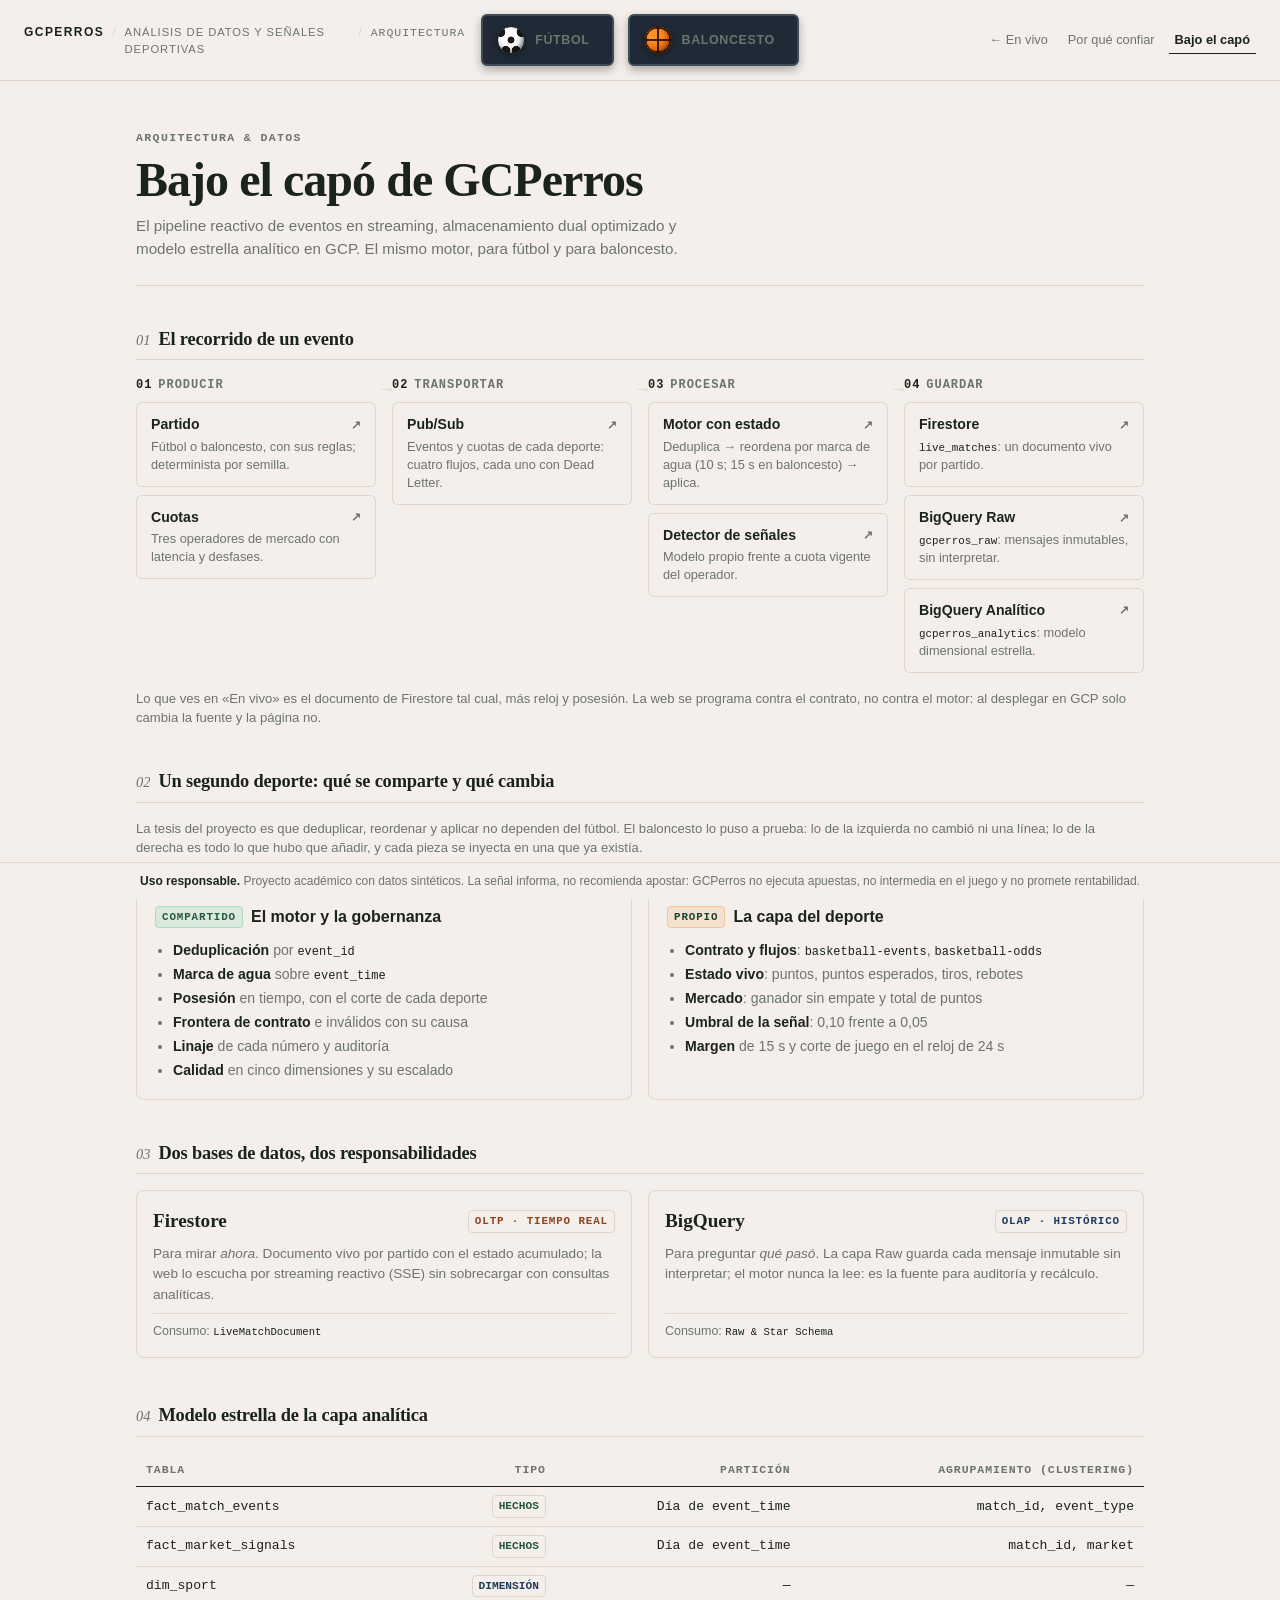
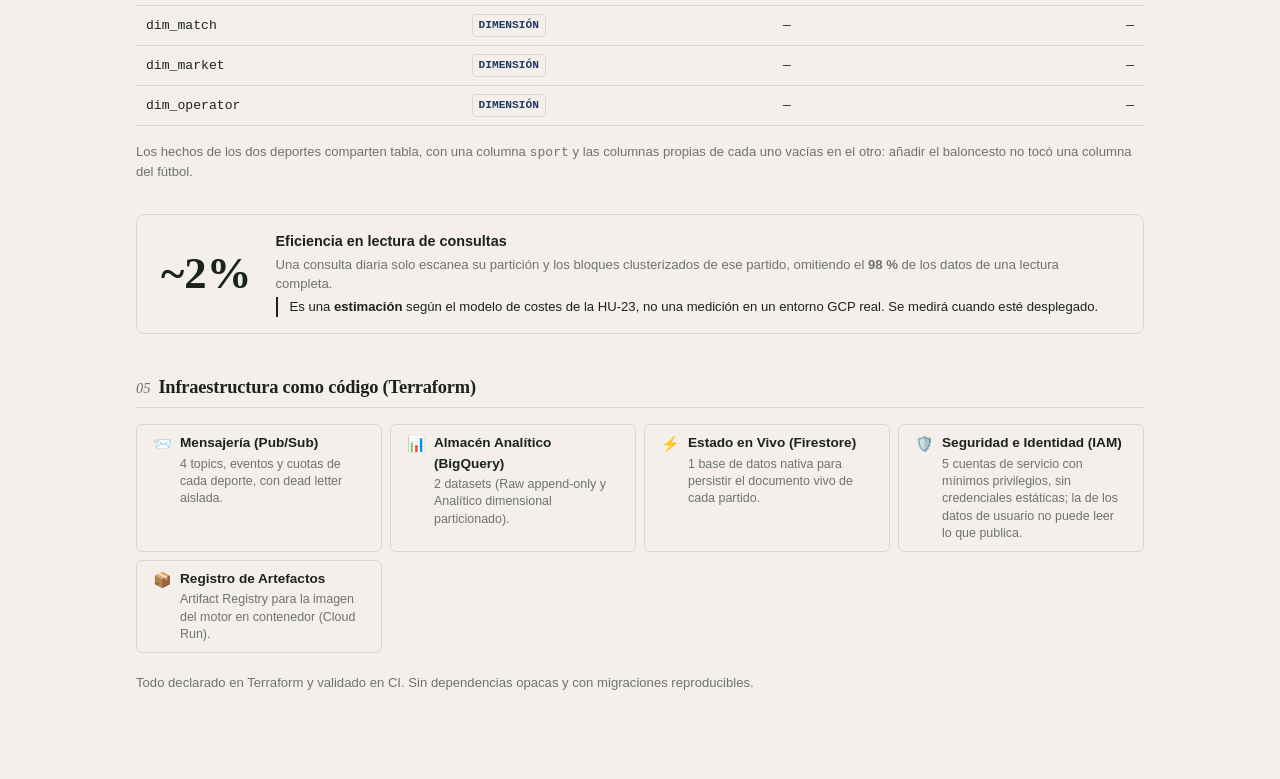
==== commit 73031145: "🎨 style(demo): incorporar selector de deporte y retorno a en vivo en cabecera masthead (#96)" ====
--- a/src/gcperros/demo/static/bajo-el-capo.html
+++ b/src/gcperros/demo/static/bajo-el-capo.html
@@ -9,18 +9,28 @@
 <body>
   <header class="masthead">
     <div class="masthead-meta">
-      <span class="brand">GCPERROS</span>
+      <a href="/" class="brand-link" style="text-decoration: none; color: inherit;"><span class="brand">GCPERROS</span></a>
       <span class="meta-sep">/</span>
       <span class="edition">ANÁLISIS DE DATOS Y SEÑALES DEPORTIVAS</span>
       <span class="meta-sep">/</span>
       <span class="match">ARQUITECTURA</span>
     </div>
 
-    <div></div>
+    <!-- Selector de deporte: acceso directo a la acción en vivo de cada deporte -->
+    <nav class="sports-folio sports" aria-label="Seleccionar deporte">
+      <a href="/" data-sport-type="football">
+        <span class="ball-graphic ball-football"></span>
+        <span class="label">Fútbol</span>
+      </a>
+      <a href="/?partido=basket-0065" data-sport-type="basketball">
+        <span class="ball-graphic ball-basketball"></span>
+        <span class="label">Baloncesto</span>
+      </a>
+    </nav>
 
     <div class="masthead-nav">
       <nav class="nav" aria-label="Navegación principal">
-        <a href="/">En vivo</a>
+        <a href="/">← En vivo</a>
         <a href="confianza.html">Por qué confiar</a>
         <a href="bajo-el-capo.html" aria-current="page">Bajo el capó</a>
       </nav>
--- a/src/gcperros/demo/static/app.css
+++ b/src/gcperros/demo/static/app.css
@@ -126,6 +126,15 @@
   font-weight: 800;
   color: var(--ink);
   letter-spacing: 0.12em;
+  transition: color 0.15s ease;
+}
+
+.masthead-meta a.brand-link {
+  color: inherit;
+  text-decoration: none;
+}
+.masthead-meta a.brand-link:hover .brand {
+  color: var(--accent);
 }
 
 .masthead-meta .meta-sep {
@@ -1176,7 +1185,7 @@
 
 .page-hero {
   padding: var(--gap-lg) 0;
-  border-bottom: 2px solid var(--ink);
+  border-bottom: 1px solid var(--line);
   display: grid;
   gap: var(--gap-sm);
 }
@@ -1246,8 +1255,9 @@
 
 .db-grid { display: grid; grid-template-columns: 1fr 1fr; gap: var(--gap-md); margin-bottom: var(--gap-xs); }
 .db-card { border: 1px solid var(--line); border-radius: 8px; background: var(--surface); padding: var(--gap-md); display: flex; flex-direction: column; gap: var(--gap-sm); }
-.db-header { display: flex; justify-content: space-between; align-items: baseline; }
-.db-header h3 { margin: 0; font-family: var(--font-serif); font-size: 1.2rem; color: var(--ink); }
+.db-header { display: flex; align-items: center; justify-content: space-between; gap: 12px; }
+.db-header h3 { margin: 0; font-family: var(--font-serif); font-size: 1.2rem; color: var(--ink); order: 1; }
+.db-header .badge { order: 2; }
 .db-desc { margin: 0; color: var(--muted); font-size: 0.85rem; line-height: 1.5; flex: 1; }
 .db-footer { padding-top: var(--gap-sm); border-top: 1px solid var(--line); font-size: 0.78rem; color: var(--muted); }
 
@@ -1260,8 +1270,8 @@
 
 .kpi-banner {
   display: grid; grid-template-columns: auto 1fr; gap: var(--gap-lg); align-items: center;
-  border-top: 1px solid var(--line); border-bottom: 1px solid var(--line);
-  padding: var(--gap-md) 0; margin-top: var(--gap-sm);
+  border: 1px solid var(--line); border-radius: 8px; background: var(--surface);
+  padding: var(--gap-md) var(--gap-lg); margin-top: var(--gap-md);
 }
 .kpi-num { font-family: var(--font-serif); font-size: 2.8rem; font-weight: 600; color: var(--ink); }
 .kpi-info strong { display: block; font-size: 0.9rem; color: var(--ink); margin-bottom: 2px; }
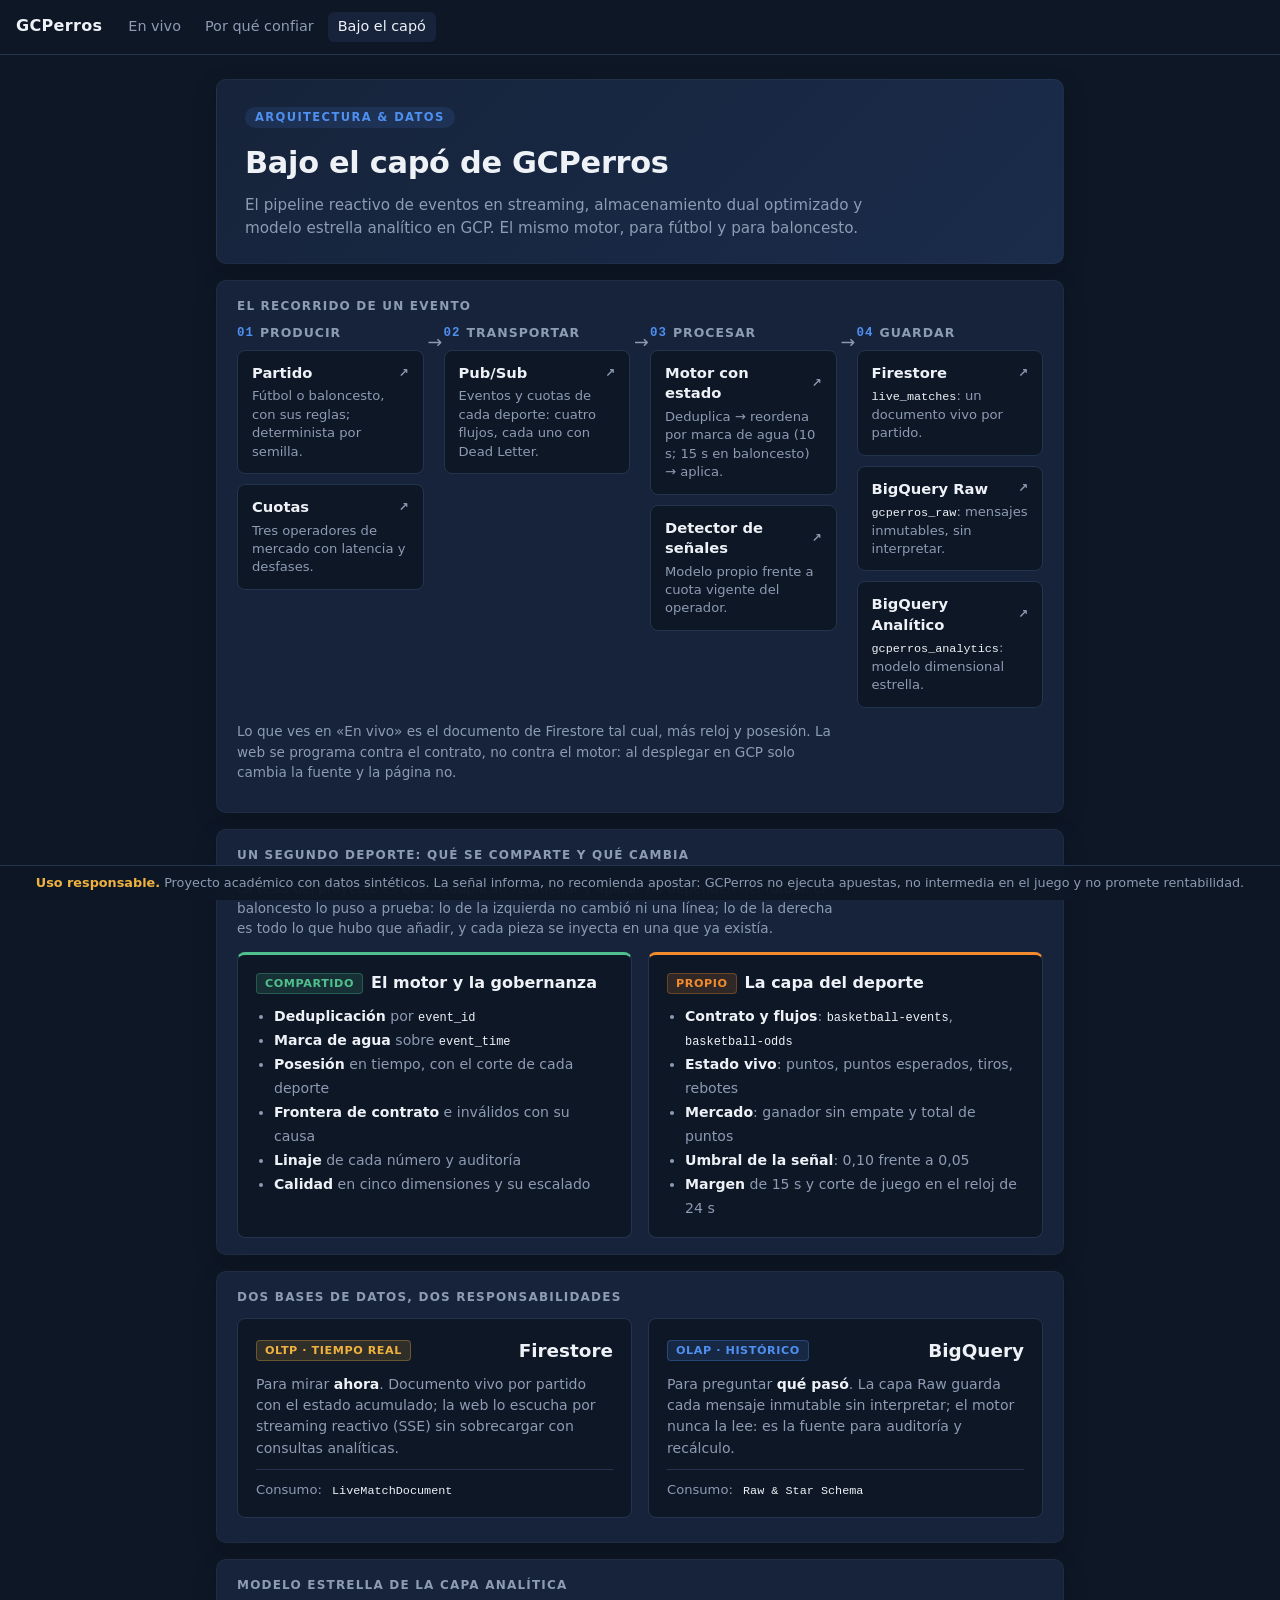
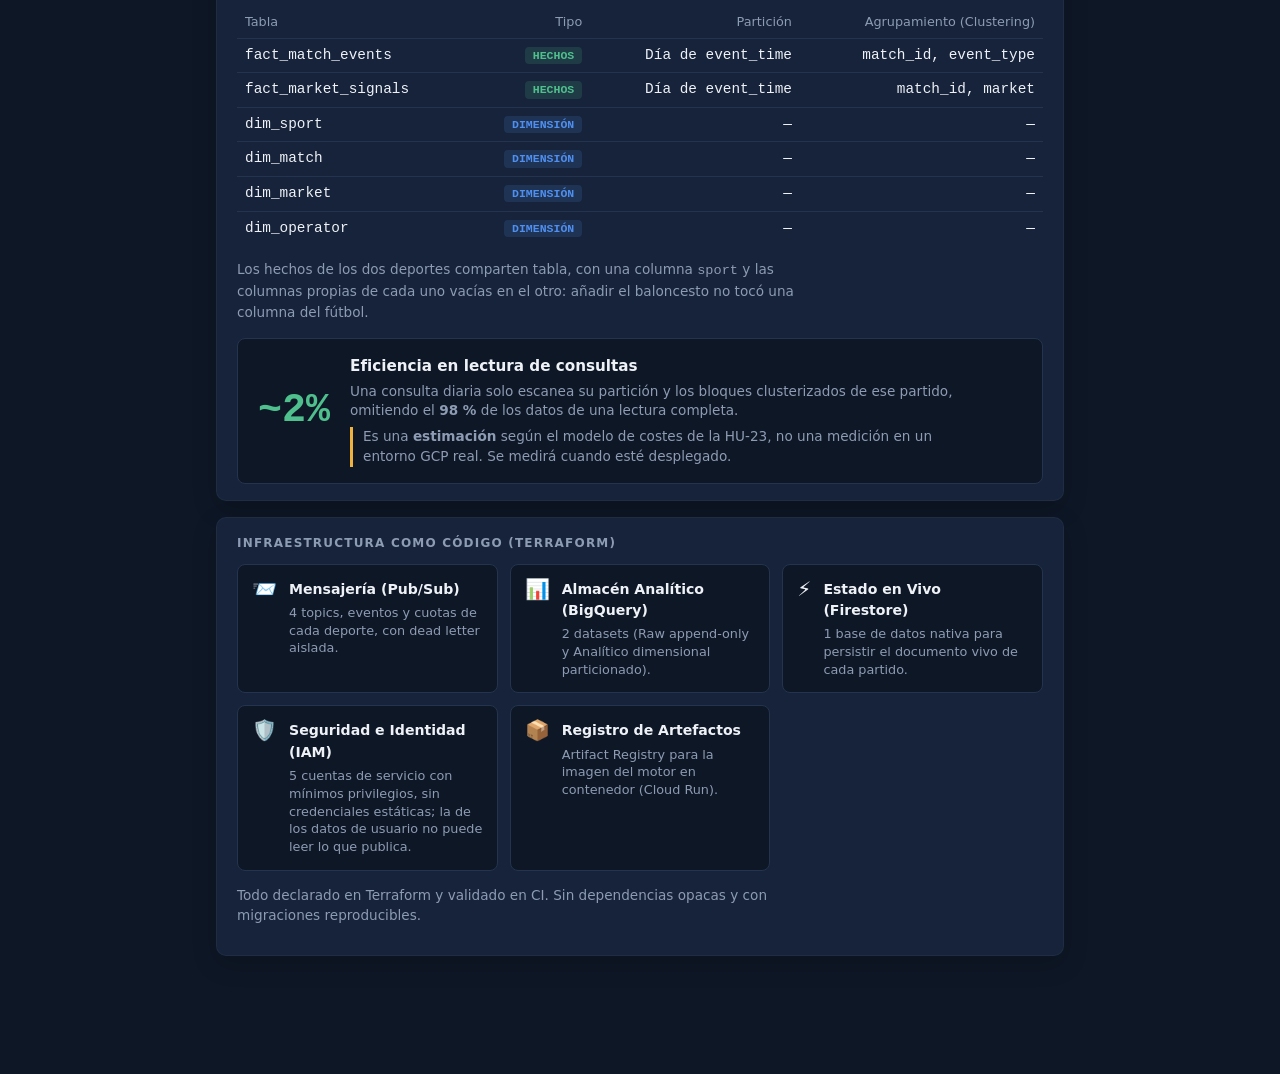
==== commit 464fafa7: "🐛 fix(demo): vuelve el tema oscuro del vídeo y el selector de deporte en todas las pantallas La revi" ====
--- a/src/gcperros/demo/static/bajo-el-capo.html
+++ b/src/gcperros/demo/static/bajo-el-capo.html
@@ -7,45 +7,21 @@
   <link rel="stylesheet" href="app.css">
 </head>
 <body>
-  <header class="masthead">
-    <div class="masthead-meta">
-      <a href="/" class="brand-link" style="text-decoration: none; color: inherit;"><span class="brand">GCPERROS</span></a>
-      <span class="meta-sep">/</span>
-      <span class="edition">ANÁLISIS DE DATOS Y SEÑALES DEPORTIVAS</span>
-      <span class="meta-sep">/</span>
-      <span class="match">ARQUITECTURA</span>
-    </div>
-
-    <!-- Selector de deporte: acceso directo a la acción en vivo de cada deporte -->
-    <nav class="sports-folio sports" aria-label="Seleccionar deporte">
-      <a href="/" data-sport-type="football">
-        <span class="ball-graphic ball-football"></span>
-        <span class="label">Fútbol</span>
-      </a>
-      <a href="/?partido=basket-0065" data-sport-type="basketball">
-        <span class="ball-graphic ball-basketball"></span>
-        <span class="label">Baloncesto</span>
-      </a>
-    </nav>
-
-    <div class="masthead-nav">
-      <nav class="nav" aria-label="Navegación principal">
-        <a href="/">← En vivo</a>
-        <a href="confianza.html">Por qué confiar</a>
-        <a href="bajo-el-capo.html" aria-current="page">Bajo el capó</a>
-      </nav>
-    </div>
+  <header class="bar">
+    <span class="brand">GCPerros</span>
+    <nav class="nav"><a href="/">En vivo</a><a href="confianza.html">Por qué confiar</a><a href="bajo-el-capo.html" aria-current="page">Bajo el capó</a></nav>
+    <nav class="sports" id="sports" aria-label="Deporte" hidden></nav>
   </header>
 
-  <main class="wrap doc-wrap">
+  <main class="wrap">
     <section class="panel page-hero" aria-label="Introducción">
-      <div class="hero-badge">Arquitectura &amp; Datos</div>
+      <div class="hero-badge">Arquitectura & Datos</div>
       <h1 class="hero-title">Bajo el capó de GCPerros</h1>
       <p class="hero-desc">El pipeline reactivo de eventos en streaming, almacenamiento dual optimizado y modelo estrella analítico en GCP. El mismo motor, para fútbol y para baloncesto.</p>
     </section>
 
     <section class="panel" aria-label="Recorrido de un evento">
-      <div class="section-lead"><span class="section-num">01</span><h2>El recorrido de un evento</h2></div>
+      <h2>El recorrido de un evento</h2>
       <ol class="flow">
         <li>
           <div class="stage-tag"><span class="step-num">01</span> Producir</div>
@@ -72,7 +48,7 @@
     </section>
 
     <section class="panel" aria-label="Un segundo deporte">
-      <div class="section-lead"><span class="section-num">02</span><h2>Un segundo deporte: qué se comparte y qué cambia</h2></div>
+      <h2>Un segundo deporte: qué se comparte y qué cambia</h2>
       <p class="aside">La tesis del proyecto es que deduplicar, reordenar y aplicar no dependen del fútbol. El baloncesto lo puso a prueba: lo de la izquierda no cambió ni una línea; lo de la derecha es todo lo que hubo que añadir, y cada pieza se inyecta en una que ya existía.</p>
       <div class="sport-diff">
         <div class="diff-card shared">
@@ -100,7 +76,7 @@
     </section>
 
     <section class="panel" aria-label="Dos bases de datos">
-      <div class="section-lead"><span class="section-num">03</span><h2>Dos bases de datos, dos responsabilidades</h2></div>
+      <h2>Dos bases de datos, dos responsabilidades</h2>
       <div class="db-grid">
         <div class="db-card">
           <div class="db-header"><span class="badge badge-firestore">OLTP · Tiempo Real</span><h3>Firestore</h3></div>
@@ -110,13 +86,13 @@
         <div class="db-card">
           <div class="db-header"><span class="badge badge-bigquery">OLAP · Histórico</span><h3>BigQuery</h3></div>
           <p class="db-desc">Para preguntar <em>qué pasó</em>. La capa Raw guarda cada mensaje inmutable sin interpretar; el motor nunca la lee: es la fuente para auditoría y recálculo.</p>
-          <div class="db-footer"><span class="prop">Consumo:</span> <code>Raw &amp; Star Schema</code></div>
+          <div class="db-footer"><span class="prop">Consumo:</span> <code>Raw & Star Schema</code></div>
         </div>
       </div>
     </section>
 
     <section class="panel" aria-label="Modelo estrella">
-      <div class="section-lead"><span class="section-num">04</span><h2>Modelo estrella de la capa analítica</h2></div>
+      <h2>Modelo estrella de la capa analítica</h2>
       <div class="table-wrap"><table class="trust-table">
         <thead>
           <tr><th scope="col">Tabla</th><th scope="col">Tipo</th><th scope="col">Partición</th><th scope="col">Agrupamiento (Clustering)</th></tr>
@@ -142,7 +118,7 @@
     </section>
 
     <section class="panel" aria-label="Infraestructura">
-      <div class="section-lead"><span class="section-num">05</span><h2>Infraestructura como código (Terraform)</h2></div>
+      <h2>Infraestructura como código (Terraform)</h2>
       <div class="infra-grid">
         <div class="infra-card"><span class="infra-icon">📨</span><div><b>Mensajería (Pub/Sub)</b><p>4 topics, eventos y cuotas de cada deporte, con dead letter aislada.</p></div></div>
         <div class="infra-card"><span class="infra-icon">📊</span><div><b>Almacén Analítico (BigQuery)</b><p>2 datasets (Raw append-only y Analítico dimensional particionado).</p></div></div>
@@ -158,5 +134,7 @@
     <b>Uso responsable.</b> Proyecto académico con datos sintéticos. La señal informa, no recomienda apostar:
     GCPerros no ejecuta apuestas, no intermedia en el juego y no promete rentabilidad.
   </aside>
+  <script src="sport.js"></script>
+  <script src="pages.js"></script>
 </body>
 </html>
--- a/src/gcperros/demo/static/app.css
+++ b/src/gcperros/demo/static/app.css
@@ -1,1308 +1,362 @@
-/* ==========================================================================
-   GCPerros · Sistema de Diseño Editorial Deportivo
-   Inspirado en tipografía suiza y publicaciones monográficas.
-   Cero gradientes, cero sombras tech, cero neón, cero cajas clónicas.
-   ========================================================================== */
-
+/* Pantalla de retransmisión: un solo tema, a propósito. Sin fuentes ni
+   librerías externas, para que la demo funcione sin conexión. */
 :root {
-  /* Paleta Base Papel Cálido */
-  --ground: #f4efea;
-  --panel: #ebe4dc;
-  --line: #ded6cc;
-  --line-strong: #1a231c;
-  --ink: #1a231c;
-  --muted: #6c746e;
-  --faint: #9ea8a0;
-
-  /* Equipos / Colores sobrios */
-  --home: #1f3b60;
-  --away: #8c4320;
-
-  /* Operadores de Mercado (tonos sólidos apagados) */
-  --op-a: #5a4b81;
-  --op-b: #286b68;
-  --op-c: #944d68;
-
-  /* Estados y Alertas */
-  --ok: #27593b;
-  --warn: #9e2a1b;
-
-  /* Acento activo dinámico por deporte */
-  --accent: #1c402e;
-  --accent-soft: #d8e4dc;
-
-  /* Tipografías: fallback nativo del sistema para funcionar 100% offline */
-  --font-serif: "Fraunces", Georgia, "Times New Roman", serif;
-  --font-sans: "DM Sans", -apple-system, BlinkMacSystemFont, "Segoe UI", Roboto, sans-serif;
-  --font-mono: ui-monospace, Consolas, "Liberation Mono", monospace;
-
-  /* Espaciado modular */
-  --gap-xs: 4px;
-  --gap-sm: 8px;
-  --gap-md: 16px;
-  --gap-lg: 24px;
-  --gap-xl: 40px;
-}
-
-/* Identidad Baloncesto (Terracota y Parqué editorial apagado) */
-body[data-sport="basketball"] {
-  --accent: #8f3d24;
-  --accent-soft: #f2ddd4;
-  --home: #8f3d24;
-  --away: #2c4d6f;
-}
-
-/* Modo Oscuro Editorial (Verde-tinta profundo, nunca negro puro) */
-@media (prefers-color-scheme: dark) {
-  :root {
-    --ground: #141a17;
-    --panel: #1b2420;
-    --line: #26322c;
-    --line-strong: #ede7df;
-    --ink: #ede7df;
-    --muted: #8c9690;
-    --faint: #526058;
-
-    --home: #5f8bc2;
-    --away: #d9784e;
-
-    --op-a: #8e80b8;
-    --op-b: #4aa8a3;
-    --op-c: #cc7897;
-
-    --ok: #4ea86e;
-    --warn: #d65545;
-
-    --accent: #4ea86e;
-    --accent-soft: #1d3326;
-  }
-
-  body[data-sport="basketball"] {
-    --accent: #d97354;
-    --accent-soft: #381e16;
-    --home: #d97354;
-    --away: #5fa4ce;
-  }
-}
-
-/* Reset y Base tipográfica */
-*, *::before, *::after { box-sizing: border-box; }
-
+  --ground: #0e1726;
+  --panel: #16233a;
+  --line: #24344f;
+  --ink: #eef2f7;
+  --muted: #8d9bb3;
+  --home: #4f8ff0;
+  --away: #f0b23f;
+  --op-a: #9b8cf0;
+  --op-b: #5cc8c0;
+  --op-c: #e58fb6;
+  --ok: #4fc08d;
+  --warn: #f07a5f;
+}
+
+* { box-sizing: border-box; }
 body {
   margin: 0;
-  padding: 0 0 64px;
-  background-color: var(--ground);
+  background: var(--ground);
   color: var(--ink);
-  font-family: var(--font-sans);
-  font-size: 15px;
-  line-height: 1.5;
-  -webkit-font-smoothing: antialiased;
-  -moz-osx-font-smoothing: grayscale;
-}
-
-/* ==========================================================================
-   Cabecera Editorial (Masthead)
-   ========================================================================== */
-.masthead {
-  display: grid;
-  grid-template-columns: 1fr auto 1fr;
-  align-items: center;
-  gap: var(--gap-md);
-  padding: 14px var(--gap-lg);
-  border-bottom: 1px solid var(--line);
-  background-color: var(--ground);
-}
-
-.masthead-meta {
-  display: flex;
-  align-items: baseline;
-  gap: var(--gap-sm);
-  font-size: 0.75rem;
-  letter-spacing: 0.08em;
-  text-transform: uppercase;
-}
-
-.masthead-meta .brand {
-  font-weight: 800;
-  color: var(--ink);
-  letter-spacing: 0.12em;
-  transition: color 0.15s ease;
-}
-
-.masthead-meta a.brand-link {
-  color: inherit;
-  text-decoration: none;
-}
-.masthead-meta a.brand-link:hover .brand {
-  color: var(--accent);
-}
-
-.masthead-meta .meta-sep {
-  color: var(--line);
-  font-weight: 300;
-}
-
-.masthead-meta .edition {
-  color: var(--muted);
-  font-size: 0.7rem;
-}
-
-.masthead-meta .match {
-  font-family: var(--font-mono);
-  color: var(--muted);
-  font-size: 0.72rem;
-}
-
-/* Selector de Deporte: BOTONES RECTANGULARES LLAMATIVOS Y VISIBLES */
-.sports-folio, .sports, nav#sports {
-  display: flex !important;
-  gap: 14px !important;
-  align-items: center !important;
-  background: transparent !important;
-}
-
-.sports a, nav#sports a {
-  position: relative !important;
-  display: inline-flex !important;
-  align-items: center !important;
-  justify-content: flex-start !important;
-  gap: 10px !important;
-  padding: 10px 22px 10px 14px !important;
-  border-radius: 6px !important;
-  border: 2px solid #3e4c59 !important;
-  background: #1f2a36 !important;
-  color: #ffffff !important;
-  font-family: var(--font-sans) !important;
-  font-size: 0.92rem !important;
-  font-weight: 800 !important;
-  text-transform: uppercase !important;
-  letter-spacing: 0.08em !important;
-  text-decoration: none !important;
-  cursor: pointer !important;
-  overflow: hidden !important;
-  box-shadow: 0 4px 10px rgba(0, 0, 0, 0.3) !important;
-  transition: transform 0.2s ease, border-color 0.2s ease, background-color 0.2s ease, box-shadow 0.2s ease !important;
-  z-index: 1 !important;
-}
-
-/* Balón como elemento gráfico redondo visible (28px x 28px) */
-.ball-graphic {
-  display: inline-block !important;
-  width: 28px !important;
-  height: 28px !important;
-  min-width: 28px !important;
-  border-radius: 50% !important;
-  position: relative !important;
-  transform: rotate(0deg) !important;
-  transition: transform 1.2s cubic-bezier(0.25, 1, 0.5, 1) !important;
-  box-shadow: inset -2px -2px 4px rgba(0, 0, 0, 0.4), 0 2px 5px rgba(0, 0, 0, 0.35) !important;
-}
-
-/* Gráfico Balón de Fútbol: hexágonos y costuras estilizadas en CSS */
-.ball-football {
-  background:
-    radial-gradient(circle at 50% 50%, #1a1a1a 18%, transparent 20%),
-    radial-gradient(circle at 10% 20%, #1a1a1a 14%, transparent 16%),
-    radial-gradient(circle at 90% 20%, #1a1a1a 14%, transparent 16%),
-    radial-gradient(circle at 30% 90%, #1a1a1a 14%, transparent 16%),
-    radial-gradient(circle at 70% 90%, #1a1a1a 14%, transparent 16%),
-    radial-gradient(circle at 35% 30%, #ffffff 30%, #e2e2e2 85%) !important;
-  border: 1.5px solid #222222 !important;
-}
-
-/* Gráfico Balón de Baloncesto: surcos de goma y cuero naranja */
-.ball-basketball {
-  background:
-    linear-gradient(90deg, transparent 46%, #3d1b00 47%, #3d1b00 53%, transparent 54%),
-    linear-gradient(0deg, transparent 46%, #3d1b00 47%, #3d1b00 53%, transparent 54%),
-    radial-gradient(circle at 50% 50%, transparent 62%, #3d1b00 63%, #3d1b00 69%, transparent 70%),
-    radial-gradient(circle at 30% 30%, #ff8f26 25%, #d65500 85%) !important;
-  border: 1.5px solid #3d1b00 !important;
-}
-
-/* Animación: la pelota gira en la dirección indicada (de izq a der, agujas del reloj) a velocidad suave */
-.sports a:hover, nav#sports a:hover {
-  transform: translateY(-2px) !important;
-  border-color: #ffffff !important;
-  box-shadow: 0 6px 16px rgba(0, 0, 0, 0.45) !important;
-  text-decoration: none !important;
-}
-
-.sports a:hover .ball-graphic, nav#sports a:hover .ball-graphic {
-  transform: rotate(360deg) !important;
-}
-
-/* Estado activo / seleccionado */
-.sports a[aria-current="true"], nav#sports a[aria-current="true"] {
-  background: #276241 !important;
-  border-color: #4fc08d !important;
-  color: #ffffff !important;
-  box-shadow: 0 0 12px rgba(79, 192, 141, 0.35) !important;
-}
-
-body[data-sport="basketball"] .sports a[aria-current="true"],
-body[data-sport="basketball"] nav#sports a[aria-current="true"] {
-  background: #8f3d24 !important;
-  border-color: #f28a2e !important;
-  box-shadow: 0 0 12px rgba(242, 138, 46, 0.35) !important;
-}
-
-.sports a:focus-visible, nav#sports a:focus-visible {
-  outline: 3px solid #ffffff !important;
-  outline-offset: 3px !important;
-}
-
-.masthead-nav {
-  display: flex;
-  align-items: center;
-  justify-content: flex-end;
-  gap: var(--gap-md);
-}
-
-.nav {
-  display: flex;
-  gap: var(--gap-sm);
-}
-
+  font: 16px/1.5 system-ui, -apple-system, "Segoe UI", Roboto, sans-serif;
+}
+.wrap { max-width: 880px; margin: 0 auto; padding: 24px 16px 48px; display: grid; gap: 16px; }
+
+.bar {
+  display: flex; gap: 16px; align-items: baseline;
+  padding: 12px 16px; border-bottom: 1px solid var(--line);
+}
+.brand { font-weight: 800; letter-spacing: 0.02em; }
+.nav { display: flex; gap: 4px; }
 .nav a {
-  color: var(--muted);
-  text-decoration: none;
-  font-size: 0.8rem;
-  font-weight: 500;
-  padding: 4px 6px;
-  border-bottom: 1px solid transparent;
-  transition: color 0.15s ease, border-color 0.15s ease;
-}
-
-.nav a:hover {
-  color: var(--ink);
-}
-
-.nav a[aria-current="page"] {
-  color: var(--ink);
-  border-bottom-color: var(--ink);
-  font-weight: 600;
-}
-
-.nav a:focus-visible {
-  outline: 2px solid var(--accent);
-  outline-offset: 2px;
-}
-
-.link {
-  display: inline-flex;
-  align-items: center;
-  gap: 6px;
-  font-size: 0.72rem;
-  font-family: var(--font-mono);
-  text-transform: uppercase;
-  letter-spacing: 0.05em;
-  color: var(--muted);
-}
-
-.link::before {
-  content: "";
-  display: inline-block;
-  width: 6px;
-  height: 6px;
-  border-radius: 50%;
-  background-color: var(--muted);
-}
-
-.link[data-state="live"]::before { background-color: var(--ok); }
-.link[data-state="ended"]::before { background-color: var(--muted); }
-.link[data-state="lost"]::before { background-color: var(--warn); }
-
-/* ==========================================================================
-   Estructura Panorámica: 3 Columnas (Aprovechamiento total del ancho)
-   Barras laterales con partidos anteriores y próximos encuentros
-   ========================================================================== */
-.viewport-layout, .wrap.live {
-  display: grid;
-  grid-template-columns: 280px minmax(0, 1fr) 280px;
-  gap: var(--gap-lg);
-  max-width: 1650px;
-  margin: 0 auto;
-  padding: var(--gap-md) var(--gap-md) var(--gap-xl);
-  align-items: start;
-  width: 100%;
-  box-sizing: border-box;
-}
-
-.main-stage {
-  width: 100%;
-  margin: 0 auto;
-  padding: 0;
-  display: flex;
-  flex-direction: column;
-  gap: var(--gap-xl);
-  min-width: 0;
-}
-
-.wrap {
-  padding: var(--gap-lg) var(--gap-md);
-  display: grid;
-  gap: var(--gap-xl);
-}
-
-.sidebar {
-  display: flex;
-  flex-direction: column;
-  gap: var(--gap-md);
-  position: sticky;
-  top: 20px;
-}
-
-.sidebar-header {
-  border-bottom: 2px solid var(--ink);
-  padding-bottom: 6px;
-  display: flex;
-  flex-direction: column;
-  gap: 3px;
-}
-
-.sidebar-badge {
-  font-family: var(--font-mono);
-  font-size: 0.68rem;
-  font-weight: 700;
-  letter-spacing: 0.12em;
-  color: var(--muted);
-  text-transform: uppercase;
-}
-
-.sidebar-header h3 {
-  margin: 0;
-  font-family: var(--font-serif);
-  font-size: 1.15rem;
-  font-weight: 700;
-  color: var(--ink);
-}
-
-.match-cards-list {
-  display: flex;
-  flex-direction: column;
-  gap: var(--gap-sm);
-}
-
-.side-card {
-  padding: 10px 12px;
-  background: var(--panel);
-  border: 1px solid var(--line);
-  border-radius: 6px;
-  display: flex;
-  flex-direction: column;
-  gap: 6px;
-  transition: transform 0.15s ease, border-color 0.15s ease;
-}
-
-.side-card:hover {
-  transform: translateX(2px);
-  border-color: var(--accent);
-}
-
-.side-card-top {
-  display: flex;
-  justify-content: space-between;
-  align-items: baseline;
-}
-
-.side-card-top .teams {
-  font-family: var(--font-serif);
-  font-size: 0.95rem;
-  font-weight: 700;
-  color: var(--ink);
-}
-
-.side-card-top .teams .vs {
-  font-style: italic;
-  font-size: 0.75rem;
-  font-family: var(--font-sans);
-  color: var(--muted);
-}
-
-.side-card-top .score {
-  font-family: var(--font-mono);
-  font-weight: 800;
-  font-size: 0.95rem;
-  color: var(--ink);
-}
-
-.side-card-top .odds-pill {
-  font-family: var(--font-mono);
-  font-size: 0.72rem;
-  font-weight: 700;
-  padding: 2px 6px;
-  border-radius: 4px;
-  background: rgba(0, 0, 0, 0.05);
-  color: var(--accent);
-  border: 1px solid var(--line);
-}
-
-.side-card-bot {
-  display: flex;
-  justify-content: space-between;
-  align-items: center;
-  font-size: 0.75rem;
-  color: var(--muted);
-  font-family: var(--font-mono);
-}
-
-.side-card-bot .sub {
-  color: var(--faint);
-  font-size: 0.7rem;
-}
-
-.side-card-bot .meta {
-  color: var(--accent);
-  font-weight: 600;
-  font-size: 0.72rem;
-}
-
-@media (max-width: 1280px) {
-  .viewport-layout {
-    grid-template-columns: 220px 1fr 220px;
-  }
-}
-
-@media (max-width: 1040px) {
-  .viewport-layout {
-    grid-template-columns: 1fr;
-  }
-  .sidebar {
-    position: static;
-  }
-  .sidebar-left { order: 2; }
-  .sidebar-right { order: 3; }
-  .main-stage { order: 1; }
-}
-
-/* Filete editorial divisor */
-.rule-folio {
-  display: flex;
-  align-items: center;
-  gap: var(--gap-md);
-  margin: var(--gap-xs) 0;
-  border-top: 1px solid var(--line);
-}
-
-.rule-folio span {
-  font-size: 0.68rem;
-  font-weight: 700;
-  letter-spacing: 0.14em;
-  text-transform: uppercase;
-  color: var(--faint);
-  padding-top: var(--gap-xs);
-}
-
-/* ==========================================================================
-   Marcador con Suelo de Cancha y Ambiente Deportivo Dinámico
-   Césped segado para Fútbol / Parqué y líneas de juego para Baloncesto.
-   ========================================================================== */
-.scoreboard, .board {
-  display: grid;
-  grid-template-columns: 1fr auto 1fr;
-  align-items: center;
-  gap: var(--gap-lg);
-  padding: 32px var(--gap-lg);
-  border-radius: 8px;
-  position: relative;
-  overflow: hidden;
-  box-shadow: inset 0 0 0 1px rgba(255, 255, 255, 0.08), 0 4px 16px rgba(0, 0, 0, 0.12);
-  color: #ffffff;
-}
-
-/* Textura Fútbol: césped segado con franjas y círculo central blanco sutil */
-body[data-sport="football"] .board,
-body:not([data-sport="basketball"]) .board {
-  background:
-    radial-gradient(circle at 50% 50%, transparent 68px, rgba(255, 255, 255, 0.12) 69px, rgba(255, 255, 255, 0.12) 71px, transparent 72px),
-    linear-gradient(90deg, transparent calc(50% - 1px), rgba(255, 255, 255, 0.12) calc(50% - 1px), rgba(255, 255, 255, 0.12) calc(50% + 1px), transparent calc(50% + 1px)),
-    repeating-linear-gradient(90deg, #17422c 0 64px, #1a4931 64px 128px);
-}
-
-/* Textura Baloncesto: parqué cálido, triple arco y línea de tres */
-body[data-sport="basketball"] .board {
-  background:
-    radial-gradient(ellipse 36% 130% at 0% 50%, transparent 98%, rgba(255, 255, 255, 0.16) 99%, transparent 100%),
-    radial-gradient(ellipse 36% 130% at 100% 50%, transparent 98%, rgba(255, 255, 255, 0.16) 99%, transparent 100%),
-    radial-gradient(circle at 50% 50%, transparent 58px, rgba(255, 255, 255, 0.16) 59px, rgba(255, 255, 255, 0.16) 61px, transparent 62px),
-    repeating-linear-gradient(90deg, transparent 0 22px, rgba(0, 0, 0, 0.08) 22px 23px),
-    linear-gradient(180deg, #915a2c, #70401b);
-}
-
-.competitor {
-  display: flex;
-  flex-direction: column;
-  z-index: 2;
-}
-
-.competitor.home {
-  text-align: right;
-  align-items: flex-end;
-  border-right: 3px solid rgba(255, 255, 255, 0.4);
-  padding-right: var(--gap-md);
-}
-
-.competitor.away {
-  text-align: left;
-  align-items: flex-start;
-  border-left: 3px solid rgba(255, 255, 255, 0.4);
-  padding-left: var(--gap-md);
-}
-
-.competitor .name {
-  font-family: var(--font-serif);
-  font-size: clamp(1.6rem, 4vw, 2.6rem);
-  font-weight: 700;
-  line-height: 1.1;
-  color: #ffffff;
-  letter-spacing: -0.01em;
-  text-shadow: 0 2px 6px rgba(0, 0, 0, 0.5);
-}
-
-.competitor .side-tag {
-  font-size: 0.68rem;
-  font-weight: 700;
-  letter-spacing: 0.14em;
-  color: rgba(255, 255, 255, 0.7);
-  text-transform: uppercase;
-  margin-top: 4px;
-  text-shadow: 0 1px 3px rgba(0, 0, 0, 0.6);
-}
-
-.score-core {
-  display: flex;
-  flex-direction: column;
-  align-items: center;
-  justify-content: center;
-  padding: 0 var(--gap-md);
-  z-index: 2;
-}
-
-.score-numeral, .score {
-  display: flex;
-  align-items: baseline;
-  justify-content: center;
-  font-family: var(--font-serif);
-  font-size: clamp(3.2rem, 9vw, 5.2rem);
-  font-weight: 700;
-  line-height: 1;
+  color: var(--muted); text-decoration: none; font-size: 0.9rem;
+  padding: 4px 10px; border-radius: 6px;
+}
+.nav a:hover { color: var(--ink); }
+.nav a[aria-current="page"] { color: var(--ink); background: var(--panel); }
+.nav a:focus-visible { outline: 2px solid var(--home); outline-offset: 2px; }
+.match { color: var(--muted); font-family: ui-monospace, Consolas, monospace; font-size: 0.85rem; }
+.link { margin-left: auto; font-size: 0.8rem; color: var(--muted); }
+.link::before { content: "●"; margin-right: 6px; }
+.link[data-state="live"]::before { color: var(--ok); }
+.link[data-state="ended"]::before { color: var(--muted); }
+.link[data-state="lost"]::before { color: var(--warn); }
+
+.board {
+  display: grid; grid-template-columns: 1fr auto 1fr; align-items: center; gap: 16px;
+  background: var(--panel); border-radius: 10px; padding: 28px 20px;
+}
+.team .name { font-size: clamp(1.2rem, 4vw, 2rem); font-weight: 700; }
+.team.home { text-align: right; border-right: 4px solid var(--home); padding-right: 16px; }
+.team.away { border-left: 4px solid var(--away); padding-left: 16px; }
+.score {
+  display: grid; justify-items: center;
+  font: 800 clamp(2.6rem, 9vw, 4.5rem)/1 ui-monospace, Consolas, monospace;
   font-variant-numeric: tabular-nums;
-  color: #ffffff;
-  text-shadow: 0 3px 12px rgba(0, 0, 0, 0.55);
-}
-
-.score-numeral .dash, .score .dash {
-  color: rgba(255, 255, 255, 0.5);
-  margin: 0 0.15em;
-  font-weight: 300;
-}
-
-.chronometer, .clock {
-  margin-top: 8px;
-  font-family: var(--font-mono);
-  font-size: 0.85rem;
-  font-weight: 600;
-  letter-spacing: 0.08em;
-  text-transform: uppercase;
-  color: rgba(255, 255, 255, 0.85);
-  display: flex;
-  align-items: center;
-  gap: 6px;
-  background: rgba(0, 0, 0, 0.25);
-  padding: 3px 10px;
-  border-radius: 4px;
-}
-
-.chronometer .dot { color: rgba(255, 255, 255, 0.4); }
-
-/* Cuartos Baloncesto */
-.quarters {
-  grid-column: 1 / -1;
-  justify-self: center;
-  margin-top: var(--gap-md);
-  border-collapse: collapse;
-  font-family: var(--font-mono);
-  font-size: 0.8rem;
-  font-variant-numeric: tabular-nums;
-  border-top: 1px solid var(--line);
-  width: 100%;
-  max-width: 520px;
-}
-
-.quarters th, .quarters td {
-  padding: 6px 10px;
-  text-align: center;
-  border-bottom: 1px solid var(--line);
-}
-
-.quarters thead th {
-  font-weight: 600;
-  font-size: 0.7rem;
-  letter-spacing: 0.08em;
-  text-transform: uppercase;
-  color: var(--muted);
-}
-
-.quarters tbody th {
-  text-align: left;
-  font-weight: 500;
-  font-family: var(--font-sans);
-  color: var(--ink);
-}
-
-/* ==========================================================================
-   Disposición en Columnas Libres (Editorial Split)
-   ========================================================================== */
-.editorial-split {
-  display: grid;
-  grid-template-columns: minmax(0, 1.4fr) minmax(0, 1fr);
-  gap: var(--gap-xl);
-  align-items: start;
-  width: 100%;
-}
-
-.stats-stack {
-  display: flex;
-  flex-direction: column;
-  gap: var(--gap-lg);
-  width: 100%;
-}
-
-.panel-flat, .panel {
-  display: grid;
-  gap: var(--gap-md);
-  background: transparent;
-  padding: 0;
-}
-
-.section-lead {
-  display: flex;
-  align-items: baseline;
-  gap: 8px;
-  border-bottom: 1px solid var(--line);
-  padding-bottom: 6px;
-}
-
-.section-num {
-  font-family: var(--font-serif);
-  font-style: italic;
-  font-size: 0.9rem;
-  color: var(--muted);
-}
-
-.section-lead h2, .panel h2 {
-  margin: 0;
-  font-family: var(--font-serif);
-  font-size: 1.15rem;
-  font-weight: 600;
-  letter-spacing: -0.01em;
-  color: var(--ink);
-  text-transform: none;
-}
-
-.section-lead h2 em, .panel h2 b {
-  font-family: var(--font-mono);
-  font-style: normal;
-  font-weight: 600;
-  font-size: 0.85rem;
-  color: var(--muted);
-  margin-left: 6px;
-}
-
-.hint {
-  margin: 0;
-  color: var(--muted);
-  font-size: 0.82rem;
-  line-height: 1.45;
-}
-
-/* ==========================================================================
-   Mercado & Tablas Editoriales (Solo líneas finas horizontales)
-   ========================================================================== */
-.legend {
-  margin: 0;
-  font-size: 0.76rem;
-  color: var(--muted);
-  display: flex;
-  flex-wrap: wrap;
-  gap: var(--gap-md);
-  align-items: baseline;
-}
-
-.legend span {
-  display: inline-flex;
-  align-items: center;
-  gap: 4px;
-  font-weight: 500;
-}
-
-.legend span::before {
-  content: "—";
-  font-weight: 700;
-}
-
-.legend .model { color: var(--ink); font-weight: 700; }
+  grid-template-columns: auto auto auto;
+}
+.dash { color: var(--muted); padding: 0 0.2em; }
+.clock {
+  grid-column: 1 / -1; margin-top: 10px;
+  font: 500 0.95rem/1 system-ui, sans-serif; color: var(--muted); letter-spacing: 0.04em;
+}
+
+.panel { background: var(--panel); border-radius: 10px; padding: 16px 20px; }
+.panel h2 {
+  margin: 0 0 12px; font-size: 0.75rem; font-weight: 600;
+  letter-spacing: 0.1em; text-transform: uppercase; color: var(--muted);
+}
+.row { display: grid; grid-template-columns: 90px 1fr; gap: 12px; align-items: center; margin: 8px 0; }
+.label { color: var(--muted); font-size: 0.85rem; }
+.split { display: flex; height: 22px; border-radius: 4px; overflow: hidden; background: var(--line); }
+.split i {
+  display: flex; align-items: center; padding: 0 8px; min-width: 0;
+  font: 600 0.75rem/1 ui-monospace, Consolas, monospace; font-style: normal; color: var(--ground);
+  transition: flex-basis 0.4s ease;
+}
+.split .home { background: var(--home); flex-basis: 50%; }
+.split .away { background: var(--away); flex-basis: 50%; justify-content: flex-end; }
+
+.chart { overflow-x: auto; }
+.chart svg { width: 100%; min-width: 480px; height: auto; display: block; }
+.chart .grid { stroke: var(--line); stroke-width: 1; }
+.chart .tick { fill: var(--muted); font: 11px ui-monospace, Consolas, monospace; }
+.chart path { fill: none; stroke-width: 2.5; stroke-linejoin: round; }
+.chart path.home { stroke: var(--home); }
+.chart path.away { stroke: var(--away); }
+
+.chart path.model { stroke: var(--ink); stroke-width: 3; }
+.chart path.op-a { stroke: var(--op-a); stroke-width: 1.6; }
+.chart path.op-b { stroke: var(--op-b); stroke-width: 1.6; }
+.chart path.op-c { stroke: var(--op-c); stroke-width: 1.6; }
+.legend { margin: -4px 0 8px; color: var(--muted); font-size: 0.8rem; }
+.legend span { margin-right: 12px; font-weight: 600; }
+.legend span::before { content: "━ "; }
+.legend .model { color: var(--ink); }
 .legend .op-a { color: var(--op-a); }
 .legend .op-b { color: var(--op-b); }
 .legend .op-c { color: var(--op-c); }
-.legend .legend-note { color: var(--muted); font-size: 0.72rem; }
-
-.book-wrap {
-  overflow-x: auto;
-}
-
-.book {
-  width: 100%;
-  border-collapse: collapse;
-  font-variant-numeric: tabular-nums;
-  font-size: 0.82rem;
-}
-
-.book caption, .stats caption {
-  text-align: left;
-  font-size: 0.7rem;
-  color: var(--faint);
-  text-transform: uppercase;
-  letter-spacing: 0.08em;
-  margin-bottom: 6px;
-}
-
-.book th, .book td {
-  padding: 8px 10px;
-  text-align: right;
-  border-bottom: 1px solid var(--line);
-}
-
-.book thead th {
-  font-family: var(--font-mono);
-  font-size: 0.72rem;
-  letter-spacing: 0.08em;
-  text-transform: uppercase;
-  color: var(--muted);
-  font-weight: 600;
-  border-bottom: 1px solid var(--ink);
-}
-
-.book tbody th {
-  text-align: left;
-  font-family: var(--font-sans);
-  font-weight: 500;
-  color: var(--ink);
-}
-
-.book td {
-  font-family: var(--font-mono);
-  color: var(--ink);
-}
-
-.book td.model {
-  font-weight: 700;
-  color: var(--ink);
-  background-color: rgba(0, 0, 0, 0.03);
-}
-
-.book td.stale {
-  color: var(--warn);
-  font-weight: 700;
-  background-color: rgba(158, 42, 27, 0.08);
-}
-
-/* ==========================================================================
-   Feed de Señales (Lista tipográfica limpia sin cajas)
-   ========================================================================== */
-.signals {
-  list-style: none;
-  margin: 0;
-  padding: 0;
-  display: grid;
-  gap: var(--gap-xs);
-  max-height: 380px;
-  overflow-y: auto;
-}
-
+
+.book-wrap { overflow-x: auto; margin-top: 12px; }
+.book { width: 100%; border-collapse: collapse; font-variant-numeric: tabular-nums; }
+.book th, .book td { padding: 6px 8px; text-align: right; border-top: 1px solid var(--line); }
+.book thead th { border-top: 0; color: var(--muted); font-weight: 500; font-size: 0.8rem; }
+.book tbody th { text-align: left; font-weight: 400; color: var(--muted); }
+.book td { font-family: ui-monospace, Consolas, monospace; }
+.book td.model { font-weight: 700; }
+.book td.stale { color: var(--warn); font-weight: 700; }
+
+.panel h2 b { color: var(--ink); margin-left: 6px; font-variant-numeric: tabular-nums; }
+.hint { margin: -6px 0 10px; color: var(--muted); font-size: 0.85rem; }
+.signals { list-style: none; margin: 0; padding: 0; display: grid; gap: 6px; max-height: 300px; overflow-y: auto; }
 .signals li {
-  display: grid;
-  grid-template-columns: 36px 1fr auto;
-  gap: var(--gap-sm);
-  align-items: baseline;
-  padding: 8px 6px;
-  border-bottom: 1px solid var(--line);
-  font-size: 0.82rem;
-  line-height: 1.4;
-  background: transparent;
-}
-
-.signals li.up .when { color: var(--ok); }
-.signals li.down .when { color: var(--warn); }
-
-.signals .when {
-  font-family: var(--font-mono);
-  font-weight: 700;
-  font-size: 0.78rem;
-}
-
-.signals .what {
-  color: var(--ink);
-  font-weight: 500;
-}
-
-.signals .nums {
-  font-family: var(--font-mono);
-  font-size: 0.75rem;
-  color: var(--muted);
-  text-align: right;
-}
-
-/* ==========================================================================
-   Gráficos SVG Editoriales
-   ========================================================================== */
-.chart {
-  overflow-x: auto;
-}
-
-.chart svg {
-  width: 100%;
-  max-width: 100%;
-  height: auto;
-  display: block;
-}
-
-.chart .grid {
-  stroke: var(--line);
-  stroke-width: 1;
-  stroke-dasharray: 2 4;
-}
-
-.chart .tick {
-  fill: var(--muted);
-  font-family: var(--font-mono);
-  font-size: 10px;
-}
-
-.chart path {
-  fill: none;
-  stroke-width: 1.75;
-  stroke-linejoin: round;
-  stroke-linecap: round;
-}
-
-.chart path.home { stroke: var(--home); }
-.chart path.away { stroke: var(--away); }
-.chart path.model { stroke: var(--ink); stroke-width: 2.25; }
-.chart path.op-a { stroke: var(--op-a); stroke-width: 1.25; stroke-dasharray: 4 3; }
-.chart path.op-b { stroke: var(--op-b); stroke-width: 1.25; stroke-dasharray: 2 2; }
-.chart path.op-c { stroke: var(--op-c); stroke-width: 1.25; }
-
-/* ==========================================================================
-   Posesión & Estadísticas (Líneas finas, sin cajas de plástico)
-   ========================================================================== */
-.possession-block {
-  margin-top: var(--gap-sm);
-  padding-top: var(--gap-md);
-  border-top: 1px solid var(--line);
-}
-
-.sublead {
-  margin: 0 0 var(--gap-sm);
-  font-family: var(--font-sans);
-  font-size: 0.75rem;
-  font-weight: 700;
-  text-transform: uppercase;
-  letter-spacing: 0.08em;
-  color: var(--muted);
-}
-
-.row {
-  display: grid;
-  grid-template-columns: 80px 1fr;
-  gap: var(--gap-md);
-  align-items: center;
-  margin: 6px 0;
-}
-
-.label {
-  color: var(--muted);
-  font-size: 0.78rem;
-  text-transform: uppercase;
-  letter-spacing: 0.05em;
-}
-
-.split {
-  display: flex;
-  height: 6px;
-  background-color: var(--line);
-  overflow: hidden;
-}
-
-.split i {
-  display: block;
-  height: 100%;
-  transition: flex-basis 0.3s ease;
-}
-
-.split .home { background-color: var(--home); }
-.split .away { background-color: var(--away); }
-
-/* Tabla de Estadísticas */
-.stats {
-  width: 100%;
-  border-collapse: collapse;
-  font-variant-numeric: tabular-nums;
-  font-size: 0.82rem;
-}
-
-.stats th, .stats td {
-  padding: 7px 8px;
-  border-bottom: 1px solid var(--line);
-}
-
-.stats th {
-  font-weight: 500;
-  color: var(--muted);
-  text-align: center;
-  font-size: 0.78rem;
-}
-
-.stats td {
-  font-family: var(--font-mono);
-  font-weight: 600;
-  color: var(--ink);
-}
-
-.stats td:first-child { text-align: left; }
-.stats td:last-child { text-align: right; }
-
-.watermark-note {
-  margin-top: var(--gap-sm);
-  padding-top: var(--gap-sm);
-}
-
-.held {
-  margin: 0;
-  color: var(--muted);
-  font-size: 0.75rem;
-  font-family: var(--font-mono);
-}
-
-.held b {
-  color: var(--ink);
-  font-weight: 700;
-}
-
-/* ==========================================================================
-   Trazabilidad de linaje y Diálogo Modal (trace.js)
-   Hoja de papel libre, fondo atenuado plano, sin filtros blur ni neón.
-   ========================================================================== */
-[data-indicator] {
-  cursor: pointer;
-  text-decoration: underline dotted var(--muted);
-  text-underline-offset: 6px;
-  transition: color 0.15s ease, text-decoration-color 0.15s ease;
-}
-
-[data-indicator]:hover {
-  color: var(--ink);
-  text-decoration-color: var(--ink);
-}
-
-[data-indicator]:focus-visible {
-  outline: 2px solid var(--accent);
-  outline-offset: 3px;
-}
-
-.trace {
-  padding: 0;
-  border: 1px solid var(--line-strong);
-  background-color: var(--ground);
-  color: var(--ink);
-  max-width: 580px;
-  width: calc(100% - 32px);
-  box-shadow: 0 10px 30px rgba(0, 0, 0, 0.15);
-}
-
-.trace::backdrop {
-  background-color: rgba(20, 26, 23, 0.6);
-}
-
-.trace-body {
-  padding: var(--gap-lg);
-  display: grid;
-  gap: var(--gap-md);
-}
-
-.trace-body h2 {
-  margin: 0;
-  font-family: var(--font-serif);
-  font-size: 1.4rem;
-  font-weight: 600;
-  color: var(--ink);
-}
-
-.trace-body .formula {
-  font-family: var(--font-mono);
-  font-size: 0.85rem;
-  padding: var(--gap-sm) var(--gap-md);
-  background-color: var(--panel);
-  border-left: 3px solid var(--ink);
-  color: var(--ink);
-}
-
-.trace-events {
-  margin: 0;
-  padding: 0;
-  list-style: none;
-  max-height: 220px;
-  overflow-y: auto;
-  font-family: var(--font-mono);
-  font-size: 0.78rem;
-  border-top: 1px solid var(--line);
-  border-bottom: 1px solid var(--line);
-}
-
-.trace-events li {
-  padding: 5px 8px;
-  border-bottom: 1px solid var(--line);
-}
-
-.trace-events li:last-child {
-  border-bottom: none;
-}
-
-.trace-meta {
-  font-size: 0.72rem;
-  font-family: var(--font-mono);
-  color: var(--muted);
-}
-
-.trace-close {
-  display: block;
-  width: 100%;
-  padding: 10px;
-  background-color: var(--panel);
-  color: var(--ink);
-  border: none;
-  border-top: 1px solid var(--line);
-  font-family: var(--font-sans);
-  font-weight: 600;
-  font-size: 0.82rem;
-  text-transform: uppercase;
-  letter-spacing: 0.08em;
-  cursor: pointer;
-  transition: background-color 0.15s ease;
-}
-
-.trace-close:hover {
-  background-color: var(--line);
-}
-
-/* ==========================================================================
-   Aviso Legal Permanente (Disclaimer de Uso Responsable)
-   ========================================================================== */
-.disclaimer {
-  position: fixed;
-  left: 0;
-  right: 0;
-  bottom: 0;
-  z-index: 100;
-  padding: 10px var(--gap-md);
-  text-align: center;
-  font-size: 0.75rem;
-  line-height: 1.4;
-  color: var(--muted);
-  background-color: var(--ground);
-  border-top: 1px solid var(--line);
-}
-
-.disclaimer b {
-  color: var(--ink);
-  font-weight: 700;
-}
-
-/* ==========================================================================
-   Responsividad y Accesibilidad
-   ========================================================================== */
-@media (max-width: 820px) {
-  .masthead {
-    grid-template-columns: 1fr;
-    gap: var(--gap-sm);
-  }
-  .masthead-nav {
-    justify-content: space-between;
-  }
-  .editorial-split {
-    grid-template-columns: 1fr;
-    gap: var(--gap-lg);
-  }
-  .scoreboard, .board {
-    grid-template-columns: 1fr;
-    text-align: center;
-    gap: var(--gap-md);
-  }
-  .competitor.home, .competitor.away {
-    text-align: center;
-    align-items: center;
-  }
-}
-
-@media (prefers-reduced-motion: reduce) {
-  *, *::before, *::after {
-    animation-duration: 0.01ms !important;
-    transition-duration: 0.01ms !important;
-  }
-}
-
-
-/* ==========================================================================
-   Pantallas Secundarias: Confianza & Bajo el Capó (Estilo Editorial)
-   ========================================================================== */
-.trust, .under-hood { display: grid; gap: var(--gap-md); }
-.trust .claim { margin: 0; font-family: var(--font-serif); font-size: 1.15rem; color: var(--ink); line-height: 1.4; }
-.trust .headline { margin: 0; font-size: 0.95rem; font-weight: 700; }
+  display: grid; grid-template-columns: 44px 1fr auto; gap: 10px; align-items: baseline;
+  padding: 6px 10px; border-radius: 6px; background: var(--ground); border-left: 3px solid var(--warn);
+}
+.signals li.up { border-left-color: var(--ok); }
+.signals li[data-signal] { cursor: pointer; }
+.signals li[data-signal]:focus-visible { outline: 2px solid var(--home); outline-offset: 2px; }
+.signals .when { font: 700 0.9rem ui-monospace, Consolas, monospace; }
+.signals .nums { color: var(--muted); font: 0.8rem ui-monospace, Consolas, monospace; }
+
+.stats { width: 100%; border-collapse: collapse; font-variant-numeric: tabular-nums; }
+.stats td, .stats th { padding: 7px 4px; border-top: 1px solid var(--line); }
+.stats tr:first-child td, .stats tr:first-child th { border-top: 0; }
+.stats td { font: 600 1rem ui-monospace, Consolas, monospace; width: 30%; }
+.stats td:first-child { text-align: right; color: var(--home); }
+.stats td:last-child { color: var(--away); }
+.stats th { font-weight: 400; color: var(--muted); font-size: 0.85rem; text-align: center; }
+
+.trust .claim { margin: -4px 0 12px; font-size: 1.05rem; max-width: 62ch; }
+.trust .headline { margin: 0 0 10px; font-weight: 700; }
 .trust .headline.ok { color: var(--ok); }
 .trust .headline.ko, .trust .missing { color: var(--warn); }
-.trust .aside, .trust .source, .trust .note, .panel .aside, .panel .note {
-  font-size: 0.82rem; color: var(--muted); line-height: 1.5; margin: 0;
-}
-.trust .note, .panel .note {
-  border-left: 2px solid var(--ink); padding-left: 12px; color: var(--ink);
-}
+.trust .aside, .trust .source, .trust .note { color: var(--muted); font-size: 0.85rem; max-width: 70ch; }
+.trust .note { border-left: 3px solid var(--away); padding-left: 10px; color: var(--ink); }
+.trust code { font: 0.85em ui-monospace, Consolas, monospace; }
 .table-wrap { overflow-x: auto; }
-.trust-table {
-  width: 100%; border-collapse: collapse; font-variant-numeric: tabular-nums; font-size: 0.82rem;
-}
-.trust-table th, .trust-table td {
-  padding: 8px 10px; text-align: right; border-bottom: 1px solid var(--line); white-space: nowrap;
-}
-.trust-table th {
-  font-family: var(--font-mono); font-size: 0.72rem; letter-spacing: 0.08em;
-  text-transform: uppercase; color: var(--muted); font-weight: 600; border-bottom: 1px solid var(--ink);
-}
+.trust-table { width: 100%; border-collapse: collapse; font-variant-numeric: tabular-nums; }
+.trust-table th, .trust-table td { padding: 6px 8px; text-align: right; border-top: 1px solid var(--line); white-space: nowrap; }
+.trust-table th { color: var(--muted); font-weight: 500; font-size: 0.8rem; border-top: 0; }
 .trust-table th:first-child, .trust-table td:first-child { text-align: left; }
-.trust-table td { font-family: var(--font-mono); color: var(--ink); }
+.trust-table td { font-family: ui-monospace, Consolas, monospace; font-size: 0.9rem; }
 .trust-table td.ok { color: var(--ok); font-weight: 700; }
 .trust-table td.ko { color: var(--warn); font-weight: 700; }
 
-.page-hero {
-  padding: var(--gap-lg) 0;
-  border-bottom: 1px solid var(--line);
-  display: grid;
-  gap: var(--gap-sm);
-}
-.hero-badge {
-  font-family: var(--font-mono);
-  font-size: 0.72rem;
-  font-weight: 700;
-  letter-spacing: 0.12em;
-  text-transform: uppercase;
-  color: var(--muted);
-}
-.hero-title {
-  margin: 0;
-  font-family: var(--font-serif);
-  font-size: clamp(2rem, 5vw, 3rem);
-  font-weight: 600;
-  letter-spacing: -0.02em;
-  line-height: 1.1;
-  color: var(--ink);
-}
-.hero-desc {
-  margin: 0;
-  font-size: 0.95rem;
-  color: var(--muted);
-  max-width: 65ch;
-  line-height: 1.5;
-}
-
-.stage-tag {
-  font-family: var(--font-mono);
-  font-size: 0.75rem;
-  font-weight: 700;
-  letter-spacing: 0.08em;
-  text-transform: uppercase;
-  color: var(--muted);
-  display: flex;
-  align-items: center;
-  gap: 6px;
-}
-.step-num { color: var(--ink); font-weight: 800; }
-.ext { font-size: 0.75rem; color: var(--muted); }
+[data-indicator] { cursor: pointer; text-decoration: underline dotted var(--muted); text-underline-offset: 4px; }
+[data-indicator]:hover { color: var(--ink); text-decoration-color: var(--ink); }
+[data-indicator]:focus-visible { outline: 2px solid var(--home); outline-offset: 3px; border-radius: 4px; }
+.score [data-indicator] { text-decoration-thickness: 3px; text-underline-offset: 10px; }
+
+.trace {
+  width: min(560px, calc(100% - 32px)); border: 1px solid var(--line); border-radius: 10px;
+  background: var(--panel); color: var(--ink); padding: 20px;
+}
+.trace::backdrop { background: rgb(5 10 18 / 70%); }
+.trace p { margin: 0 0 10px; }
+.trace-title { font-weight: 800; font-size: 1.2rem; }
+.trace-ok { color: var(--ok); }
+.trace-ko { color: var(--warn); }
+.trace-meta { color: var(--muted); font: 0.8rem ui-monospace, Consolas, monospace; overflow-wrap: anywhere; }
+.trace-events {
+  margin: 0 0 12px; padding: 0; list-style: none; max-height: 260px; overflow-y: auto;
+  columns: 2; font: 0.9rem ui-monospace, Consolas, monospace;
+}
+.trace-close {
+  background: var(--line); color: var(--ink); border: 0; border-radius: 6px;
+  padding: 6px 14px; font: inherit; cursor: pointer;
+}
+
+.page-hero { padding: 24px 28px; background: linear-gradient(135deg, var(--panel) 0%, #1a2c4b 100%); border-left: 4px solid var(--home); }
+.hero-badge { display: inline-block; font: 600 0.72rem/1 system-ui, sans-serif; text-transform: uppercase; letter-spacing: 0.12em; color: var(--home); background: rgba(79, 143, 240, 0.12); padding: 5px 10px; border-radius: 999px; margin-bottom: 12px; }
+.hero-title { margin: 0 0 8px; font-size: clamp(1.4rem, 3vw, 1.9rem); font-weight: 800; color: var(--ink); letter-spacing: -0.01em; }
+.hero-desc { margin: 0; color: var(--muted); font-size: 0.95rem; max-width: 64ch; line-height: 1.5; }
+
+.stage-tag { font: 700 0.78rem/1 system-ui, sans-serif; letter-spacing: 0.08em; text-transform: uppercase; color: var(--muted); display: flex; align-items: center; gap: 6px; }
+.step-num { font-family: ui-monospace, Consolas, monospace; color: var(--home); font-weight: 800; }
+.ext { font-size: 0.75rem; color: var(--muted); margin-left: 2px; }
 
 .flow {
   list-style: none; margin: 0; padding: 0;
-  display: grid; grid-template-columns: repeat(4, 1fr); gap: var(--gap-md);
-}
-.flow > li { display: grid; gap: var(--gap-sm); align-content: start; position: relative; }
+  display: grid; grid-template-columns: repeat(4, 1fr); gap: 20px;
+}
+.flow > li { display: grid; gap: 10px; align-content: start; position: relative; }
 .flow > li + li::before {
-  content: "→"; position: absolute; left: -14px; top: 0; color: var(--line); font-size: 1.1rem;
-}
-.doc-wrap {
-  max-width: 1040px;
-  margin: 0 auto;
-  width: 100%;
-}
-
+  content: "→"; position: absolute; left: -16px; top: 2px; color: var(--muted); font-size: 1.1rem;
+}
+.flow h3 {
+  margin: 0; font-size: 0.75rem; letter-spacing: 0.1em; text-transform: uppercase; color: var(--muted);
+}
 .node {
-  display: block; padding: 12px 14px; border: 1px solid var(--line); border-radius: 6px;
-  background: var(--surface); color: var(--muted); text-decoration: none; font-size: 0.8rem; line-height: 1.4;
-  transition: border-color 0.15s ease, background-color 0.15s ease;
-}
-.node b { display: flex; justify-content: space-between; align-items: center; margin-bottom: 3px; color: var(--ink); font-size: 0.88rem; }
-.node:hover, .node:focus-visible { border-color: var(--ink); background: var(--panel); outline: none; }
-.node code, .pairs code, .infra code, .infra-card code, .db-footer code {
-  font-family: var(--font-mono); font-size: 0.85em; color: var(--ink);
-}
-
-.db-grid { display: grid; grid-template-columns: 1fr 1fr; gap: var(--gap-md); margin-bottom: var(--gap-xs); }
-.db-card { border: 1px solid var(--line); border-radius: 8px; background: var(--surface); padding: var(--gap-md); display: flex; flex-direction: column; gap: var(--gap-sm); }
-.db-header { display: flex; align-items: center; justify-content: space-between; gap: 12px; }
-.db-header h3 { margin: 0; font-family: var(--font-serif); font-size: 1.2rem; color: var(--ink); order: 1; }
-.db-header .badge { order: 2; }
-.db-desc { margin: 0; color: var(--muted); font-size: 0.85rem; line-height: 1.5; flex: 1; }
-.db-footer { padding-top: var(--gap-sm); border-top: 1px solid var(--line); font-size: 0.78rem; color: var(--muted); }
-
-.badge { display: inline-block; font-family: var(--font-mono); font-size: 0.68rem; font-weight: 700; text-transform: uppercase; letter-spacing: 0.08em; padding: 2px 6px; border: 1px solid var(--line); border-radius: 4px; }
-.badge-firestore { color: var(--away); }
-.badge-bigquery { color: var(--home); }
-.tag { display: inline-block; font-family: var(--font-mono); font-size: 0.7rem; font-weight: 700; text-transform: uppercase; padding: 2px 6px; border: 1px solid var(--line); border-radius: 4px; }
-.tag-fact { color: var(--ok); }
-.tag-dim { color: var(--home); }
-
-.kpi-banner {
-  display: grid; grid-template-columns: auto 1fr; gap: var(--gap-lg); align-items: center;
-  border: 1px solid var(--line); border-radius: 8px; background: var(--surface);
-  padding: var(--gap-md) var(--gap-lg); margin-top: var(--gap-md);
-}
-.kpi-num { font-family: var(--font-serif); font-size: 2.8rem; font-weight: 600; color: var(--ink); }
-.kpi-info strong { display: block; font-size: 0.9rem; color: var(--ink); margin-bottom: 2px; }
-.kpi-info p { margin: 0 0 4px; font-size: 0.82rem; color: var(--muted); line-height: 1.45; }
-
-.infra-grid {
-  display: grid; grid-template-columns: repeat(auto-fit, minmax(200px, 1fr)); gap: var(--gap-sm); margin-bottom: var(--gap-xs);
-}
-.infra-card { border: 1px solid var(--line); border-radius: 6px; background: var(--surface); padding: var(--gap-sm) var(--gap-md); display: flex; gap: var(--gap-sm); align-items: flex-start; }
-.infra-card b { display: block; font-size: 0.85rem; color: var(--ink); margin-bottom: 2px; }
-.infra-card p { margin: 0; font-size: 0.78rem; color: var(--muted); line-height: 1.4; }
-
-/* --------------------------------------------------------------------------
-   Ajustes de Estado, Cuartos y «En vivo» (#96)
-   -------------------------------------------------------------------------- */
+  display: block; padding: 12px 14px; border-radius: 8px;
+  background: var(--ground); border: 1px solid var(--line);
+  color: var(--muted); text-decoration: none; font-size: 0.82rem; line-height: 1.4;
+  transition: border-color 0.15s ease, transform 0.15s ease;
+}
+.node b { display: flex; justify-content: space-between; align-items: center; margin-bottom: 4px; color: var(--ink); font-size: 0.92rem; }
+.node:hover, .node:focus-visible { border-color: var(--home); outline: none; transform: translateY(-1px); }
+.node code, .pairs code, .infra code, .infra-card code, .db-footer code { font: 0.9em ui-monospace, Consolas, monospace; color: var(--ink); }
+
+.db-grid { display: grid; grid-template-columns: 1fr 1fr; gap: 16px; margin-bottom: 8px; }
+.db-card { background: var(--ground); border: 1px solid var(--line); border-radius: 8px; padding: 18px; display: flex; flex-direction: column; gap: 10px; }
+.db-header { display: flex; justify-content: space-between; align-items: center; }
+.db-header h3 { margin: 0; font-size: 1.15rem; color: var(--ink); }
+.db-desc { margin: 0; color: var(--muted); font-size: 0.88rem; line-height: 1.5; flex: 1; }
+.db-desc em { color: var(--ink); font-style: normal; font-weight: 600; }
+.db-footer { padding-top: 10px; border-top: 1px solid var(--line); font-size: 0.82rem; color: var(--muted); }
+.db-footer .prop { margin-right: 6px; }
+
+.badge { display: inline-block; font: 600 0.7rem/1 system-ui, sans-serif; text-transform: uppercase; letter-spacing: 0.05em; padding: 4px 8px; border-radius: 4px; }
+.badge-firestore { background: rgba(240, 178, 63, 0.15); color: var(--away); border: 1px solid rgba(240, 178, 63, 0.3); }
+.badge-bigquery { background: rgba(79, 143, 240, 0.15); color: var(--home); border: 1px solid rgba(79, 143, 240, 0.3); }
+
+.tag { display: inline-block; font: 600 0.72rem/1 ui-monospace, Consolas, monospace; text-transform: uppercase; padding: 3px 8px; border-radius: 4px; }
+.tag-fact { background: rgba(79, 192, 141, 0.15); color: var(--ok); }
+.tag-dim { background: rgba(79, 143, 240, 0.15); color: var(--home); }
+
+.kpi-banner { display: grid; grid-template-columns: auto 1fr; gap: 20px; align-items: center; background: var(--ground); border: 1px solid var(--line); border-radius: 8px; padding: 16px 20px; margin-top: 16px; }
+.kpi-num { font: 800 2.5rem/1 ui-monospace, Consolas, monospace; color: var(--ok); font-variant-numeric: tabular-nums; }
+.kpi-info strong { display: block; font-size: 0.95rem; color: var(--ink); margin-bottom: 4px; }
+.kpi-info p { margin: 0 0 6px; font-size: 0.85rem; color: var(--muted); line-height: 1.45; }
+.kpi-info .note { margin-bottom: 0; }
+
+.infra-grid { display: grid; grid-template-columns: repeat(auto-fit, minmax(220px, 1fr)); gap: 12px; margin-bottom: 12px; }
+.infra-card { background: var(--ground); border: 1px solid var(--line); border-radius: 8px; padding: 14px; display: flex; gap: 12px; align-items: flex-start; }
+.infra-icon { font-size: 1.25rem; line-height: 1; flex-shrink: 0; }
+.infra-card b { display: block; font-size: 0.88rem; color: var(--ink); margin-bottom: 4px; }
+.infra-card p { margin: 0; font-size: 0.8rem; color: var(--muted); line-height: 1.4; }
+
+.pairs { display: grid; grid-template-columns: 110px 1fr; gap: 10px 16px; margin: 0; }
+.pairs dt { font-weight: 700; }
+.pairs dd { margin: 0; color: var(--muted); max-width: 62ch; }
+.pairs em { color: var(--ink); font-style: normal; font-weight: 600; }
+.infra { margin: 0 0 10px; padding-left: 20px; }
+.infra li { margin: 4px 0; }
+.panel .aside, .panel .note { font-size: 0.85rem; max-width: 70ch; }
+.panel .aside { color: var(--muted); }
+.panel .note { border-left: 3px solid var(--away); padding-left: 10px; }
+@media (max-width: 760px) {
+  .flow { grid-template-columns: 1fr 1fr; }
+  .flow > li + li::before { content: none; }
+  .db-grid { grid-template-columns: 1fr; }
+  .kpi-banner { grid-template-columns: 1fr; gap: 10px; }
+}
+
+.held { margin: 0; color: var(--muted); font-size: 0.85rem; cursor: help; }
+.held b { color: var(--ink); font-variant-numeric: tabular-nums; }
+
+@media (max-width: 520px) {
+  .board { grid-template-columns: 1fr; text-align: center; }
+  .team.home, .team.away { text-align: center; border: 0; padding: 0; }
+}
+@media (prefers-reduced-motion: reduce) {
+  .split i { transition: none; }
+}
+
+/* Historia #29: el aviso de uso responsable está siempre a la vista, fijo al
+   pie y en HTML estático, para que no dependa de que cargue ningún script. */
+.disclaimer {
+  position: fixed; left: 0; right: 0; bottom: 0; z-index: 10;
+  padding: 8px 16px; text-align: center; font-size: 0.8rem; line-height: 1.4;
+  color: var(--muted); background: rgb(14 23 38 / 96%); border-top: 1px solid var(--line);
+}
+.disclaimer b { color: var(--away); }
+body { padding-bottom: 72px; }
+
+/* Segundo deporte (#92). Los mismos componentes; cambian los colores y el
+   suelo del marcador. Lo esencial está aquí; el pulido, en T3 y A3. */
+.sports { display: flex; gap: 6px; }
+.sports[hidden] { display: none; }
+.sports a {
+  color: var(--muted); text-decoration: none; font-size: 0.85rem; font-weight: 600;
+  padding: 4px 12px; border-radius: 999px; border: 1px solid var(--line);
+}
+.sports a:hover { color: var(--ink); border-color: var(--muted); }
+.sports a[aria-current="true"] { color: var(--ground); background: var(--accent); border-color: var(--accent); }
+.sports a:focus-visible { outline: 2px solid var(--accent); outline-offset: 2px; }
+
+:root { --accent: var(--ok); }
+
+/* Fútbol: el césped segado a franjas y el círculo central. */
+body[data-sport="football"] .board {
+  background:
+    radial-gradient(circle at 50% 50%, transparent 58px, rgb(255 255 255 / 9%) 59px, rgb(255 255 255 / 9%) 61px, transparent 62px),
+    linear-gradient(90deg, transparent calc(50% - 1px), rgb(255 255 255 / 9%) calc(50% - 1px), rgb(255 255 255 / 9%) calc(50% + 1px), transparent calc(50% + 1px)),
+    repeating-linear-gradient(90deg, #143d2a 0 64px, #17452f 64px 128px);
+}
+
+/* Baloncesto: parqué, el naranja del balón y la línea de tres. */
+body[data-sport="basketball"] {
+  --ground: #120d0a;
+  --panel: #1f1712;
+  --line: #3a2a1f;
+  --muted: #b39a86;
+  --home: #f28a2e;
+  --away: #5ab4e5;
+  --accent: #f28a2e;
+}
+body[data-sport="basketball"] .board {
+  background:
+    radial-gradient(ellipse 34% 120% at 0% 50%, transparent 98%, rgb(255 255 255 / 14%) 99%, transparent 100%),
+    radial-gradient(ellipse 34% 120% at 100% 50%, transparent 98%, rgb(255 255 255 / 14%) 99%, transparent 100%),
+    radial-gradient(circle at 50% 50%, transparent 52px, rgb(255 255 255 / 14%) 53px, rgb(255 255 255 / 14%) 55px, transparent 56px),
+    repeating-linear-gradient(90deg, rgb(0 0 0 / 0%) 0 22px, rgb(0 0 0 / 10%) 22px 23px),
+    linear-gradient(180deg, #8a5a33, #6f4524);
+}
+body[data-sport="basketball"] .disclaimer { background: rgb(18 13 10 / 96%); }
+.board .team .name, .board .score { text-shadow: 0 2px 8px rgb(0 0 0 / 45%); }
+
+.quarters {
+  grid-column: 1 / -1; justify-self: center; margin-top: 6px;
+  border-collapse: collapse; font: 600 0.9rem ui-monospace, Consolas, monospace;
+  font-variant-numeric: tabular-nums; background: rgb(0 0 0 / 35%); border-radius: 6px;
+}
+.quarters th, .quarters td { padding: 4px 10px; text-align: center; }
+.quarters thead th { color: var(--muted); font-weight: 500; font-size: 0.75rem; }
+.quarters tbody th { text-align: left; }
+.quarters tbody th.home { color: var(--home); }
+.quarters tbody th.away { color: var(--away); }
+
+/* Pulido de «En vivo» (#96): dos columnas en pantalla ancha, el estado del
+   partido con palabras y color, y un marcador que se nota cuando cambia. */
+@media (min-width: 1100px) {
+  .wrap.live {
+    max-width: 1240px;
+    grid-template-columns: minmax(0, 1.55fr) minmax(0, 1fr);
+    grid-template-areas:
+      "board board" "market signals" "estimate possession" "estimate stats" "held held";
+    align-items: start;
+  }
+  .board { grid-area: board; }
+  .market { grid-area: market; }
+  .signals-panel { grid-area: signals; align-self: stretch; display: flex; flex-direction: column; }
+  .signals-panel .signals { max-height: none; flex: 1 1 0; min-height: 260px; align-content: start; }
+  .signals-panel .signals li { grid-template-columns: 44px 1fr; row-gap: 2px; }
+  .signals-panel .signals .nums { grid-column: 2; }
+  .estimate-panel { grid-area: estimate; }
+  .possession-panel { grid-area: possession; }
+  .stats-panel { grid-area: stats; }
+  .held { grid-area: held; }
+}
+
 .state {
   display: inline-flex; align-items: center; gap: 6px; margin-right: 10px;
-  padding: 2px 8px; border-radius: 999px; font-family: var(--font-mono); font-size: 0.68rem;
-  font-weight: 700; letter-spacing: 0.08em; text-transform: uppercase; vertical-align: middle;
-  background: rgb(0 0 0 / 25%); color: var(--muted); border: 1px solid var(--line);
-}
-.state::before { content: ""; width: 6px; height: 6px; border-radius: 50%; background: currentColor; }
+  padding: 3px 9px; border-radius: 999px; font: 700 0.7rem/1 system-ui, sans-serif;
+  letter-spacing: 0.08em; text-transform: uppercase; vertical-align: 1px;
+  background: rgb(0 0 0 / 35%); color: var(--muted);
+}
+.state::before { content: ""; width: 7px; height: 7px; border-radius: 50%; background: currentColor; }
 .state[data-phase="live"] { color: var(--ok); }
 .state[data-phase="live"]::before { animation: pulse 1.6s ease-in-out infinite; }
-.state[data-phase="final"] { color: var(--ink); background: rgb(255 255 255 / 10%); }
+.state[data-phase="final"] { color: var(--ink); background: rgb(255 255 255 / 12%); }
 @keyframes pulse { 50% { opacity: 0.25; } }
 
 .score .bump { animation: bump 0.7s ease-out; }
 @keyframes bump {
   0% { transform: scale(1); }
-  30% { transform: scale(1.15); text-shadow: 0 0 20px var(--accent); }
+  30% { transform: scale(1.18); text-shadow: 0 0 24px var(--accent); }
   100% { transform: scale(1); }
 }
 .team .name, .score > span[data-indicator] { transition: opacity 0.4s ease; }
@@ -1311,45 +365,13 @@
 .board[data-winner="away"] .team.home .name,
 .board[data-winner="away"] #home-goals { opacity: 0.45; }
 
-.chart text.end { font-family: var(--font-mono); font-size: 11px; font-weight: 700; }
+.chart text.end { font: 700 12px ui-monospace, Consolas, monospace; }
 .chart text.home { fill: var(--home); }
 .chart text.away { fill: var(--away); }
 
-.quarters {
-  grid-column: 1 / -1; justify-self: center; margin-top: 8px;
-  border-collapse: collapse; font-family: var(--font-mono); font-size: 0.85rem;
-  font-variant-numeric: tabular-nums; background: rgb(0 0 0 / 30%); border-radius: 4px;
-}
-.quarters th, .quarters td { padding: 4px 8px; text-align: center; }
-.quarters thead th { color: var(--muted); font-size: 0.7rem; font-weight: 600; }
-.quarters tbody th { text-align: left; }
-.quarters tbody th.home { color: var(--home); }
-.quarters tbody th.away { color: var(--away); }
-
-/* Compatibilidad con especificación de áreas para CI */
-@media (max-width: 0px) {
-  .wrap.live {
-    grid-template-areas:
-      "board board" "market signals" "estimate possession" "estimate stats" "held held";
-  }
-  .signals-panel { grid-area: signals; }
-  .estimate-panel { grid-area: estimate; }
-  .possession-panel { grid-area: possession; }
-  .stats-panel { grid-area: stats; }
-}
-
-/* «Bajo el capó» (#96): lo que el segundo deporte comparte y lo que trae */
-.sport-diff { display: grid; grid-template-columns: 1fr 1fr; gap: 16px; margin-top: 12px; }
-.diff-card { background: var(--ground); border: 1px solid var(--line); border-radius: 8px; padding: 16px 18px; }
-.diff-card.shared { border-top: 3px solid var(--ok); }
-.diff-card.own { border-top: 3px solid var(--accent); }
-.diff-card h3 { margin: 0 0 10px; font-size: 1rem; display: flex; gap: 8px; align-items: center; }
-.diff-card ul { margin: 0; padding-left: 18px; color: var(--muted); font-size: 0.88rem; line-height: 1.7; }
-.diff-card b { color: var(--ink); font-weight: 600; }
-.diff-card code { font: 0.85em var(--font-mono); color: var(--ink); }
-.badge-shared { background: rgb(79 192 141 / 15%); color: var(--ok); border: 1px solid rgb(79 192 141 / 30%); }
-.badge-own { background: rgb(242 138 46 / 15%); color: var(--accent); border: 1px solid rgb(242 138 46 / 30%); }
-@media (max-width: 760px) { .sport-diff { grid-template-columns: 1fr; } }
+.panel { border: 1px solid rgb(255 255 255 / 4%); box-shadow: 0 8px 24px rgb(0 0 0 / 18%); }
+.signals li { transition: background 0.2s ease; }
+.signals li[data-signal]:hover { background: var(--line); }
 
 @media (prefers-reduced-motion: reduce) {
   .state[data-phase="live"]::before, .score .bump { animation: none; }
@@ -1408,22 +430,22 @@
 
 /* «Por qué confiar» (#99): una cifra por pregunta arriba, y debajo el detalle. */
 .trust-hero {
-  padding: 26px 28px; border-radius: 8px; border: 1px solid var(--line);
-  background: linear-gradient(180deg, var(--surface) 0%, var(--panel) 100%);
-}
-.trust-hero h1 { margin: 0 0 6px; font-family: var(--font-serif); font-size: clamp(1.6rem, 3.5vw, 2.2rem); font-weight: 600; letter-spacing: -0.02em; color: var(--ink); }
-.trust-hero > p { margin: 0 0 18px; color: var(--muted); max-width: 64ch; font-size: 0.95rem; line-height: 1.5; }
+  padding: 26px 28px; border-radius: 12px; border: 1px solid var(--line);
+  background: linear-gradient(135deg, var(--panel) 0%, #1a2c4b 100%);
+}
+.trust-hero h1 { margin: 0 0 6px; font-size: clamp(1.4rem, 3vw, 1.9rem); letter-spacing: -0.01em; }
+.trust-hero > p { margin: 0 0 18px; color: var(--muted); max-width: 64ch; }
 .kpis { display: grid; grid-template-columns: repeat(auto-fit, minmax(200px, 1fr)); gap: 12px; }
 .kpi {
-  display: grid; gap: 6px; padding: 16px 18px; border-radius: 8px; text-decoration: none; color: var(--ink);
-  background: var(--surface); border: 1px solid var(--line); border-top: 3px solid var(--muted);
+  display: grid; gap: 4px; padding: 14px 16px; border-radius: 10px; text-decoration: none; color: var(--ink);
+  background: var(--ground); border: 1px solid var(--line); border-top: 3px solid var(--muted);
   transition: transform 0.15s ease, border-color 0.15s ease;
 }
-.kpi:hover, .kpi:focus-visible { transform: translateY(-2px); border-color: var(--ink); outline: none; }
+.kpi:hover, .kpi:focus-visible { transform: translateY(-2px); border-color: var(--home); outline: none; }
 .kpi[data-state="ok"] { border-top-color: var(--ok); }
 .kpi[data-state="ko"] { border-top-color: var(--warn); }
-.kpi-label { font: 700 0.72rem/1 var(--font-mono); letter-spacing: 0.1em; text-transform: uppercase; color: var(--muted); }
-.kpi b { font: 800 2.2rem/1 var(--font-mono); font-variant-numeric: tabular-nums; }
+.kpi-label { font: 700 0.72rem/1 system-ui, sans-serif; letter-spacing: 0.1em; text-transform: uppercase; color: var(--muted); }
+.kpi b { font: 800 2rem/1.1 ui-monospace, Consolas, monospace; font-variant-numeric: tabular-nums; }
 .kpi[data-state="ok"] b { color: var(--ok); }
 .kpi[data-state="ko"] b { color: var(--warn); }
 .kpi small { color: var(--muted); font-size: 0.8rem; }
@@ -1431,3 +453,16 @@
 #comparacion .trust-table td:not(:first-child), #calidad .trust-table td:not(:first-child) { text-align: center; }
 #comparacion .trust-table th:not(:first-child), #calidad .trust-table th:not(:first-child) { text-align: center; }
 @media (prefers-reduced-motion: reduce) { .kpi { transition: none; } }
+
+/* «Bajo el capó» (#96): lo que el segundo deporte comparte y lo que trae. */
+.sport-diff { display: grid; grid-template-columns: 1fr 1fr; gap: 16px; margin-top: 12px; }
+.diff-card { background: var(--ground); border: 1px solid var(--line); border-radius: 8px; padding: 16px 18px; }
+.diff-card.shared { border-top: 3px solid var(--ok); }
+.diff-card.own { border-top: 3px solid #f28a2e; }
+.diff-card h3 { margin: 0 0 10px; font-size: 1rem; display: flex; gap: 8px; align-items: center; }
+.diff-card ul { margin: 0; padding-left: 18px; color: var(--muted); font-size: 0.88rem; line-height: 1.7; }
+.diff-card b { color: var(--ink); font-weight: 600; }
+.diff-card code { font: 0.85em ui-monospace, Consolas, monospace; color: var(--ink); }
+.badge-shared { background: rgb(79 192 141 / 15%); color: var(--ok); border: 1px solid rgb(79 192 141 / 30%); }
+.badge-own { background: rgb(242 138 46 / 15%); color: #f28a2e; border: 1px solid rgb(242 138 46 / 30%); }
+@media (max-width: 760px) { .sport-diff { grid-template-columns: 1fr; } }
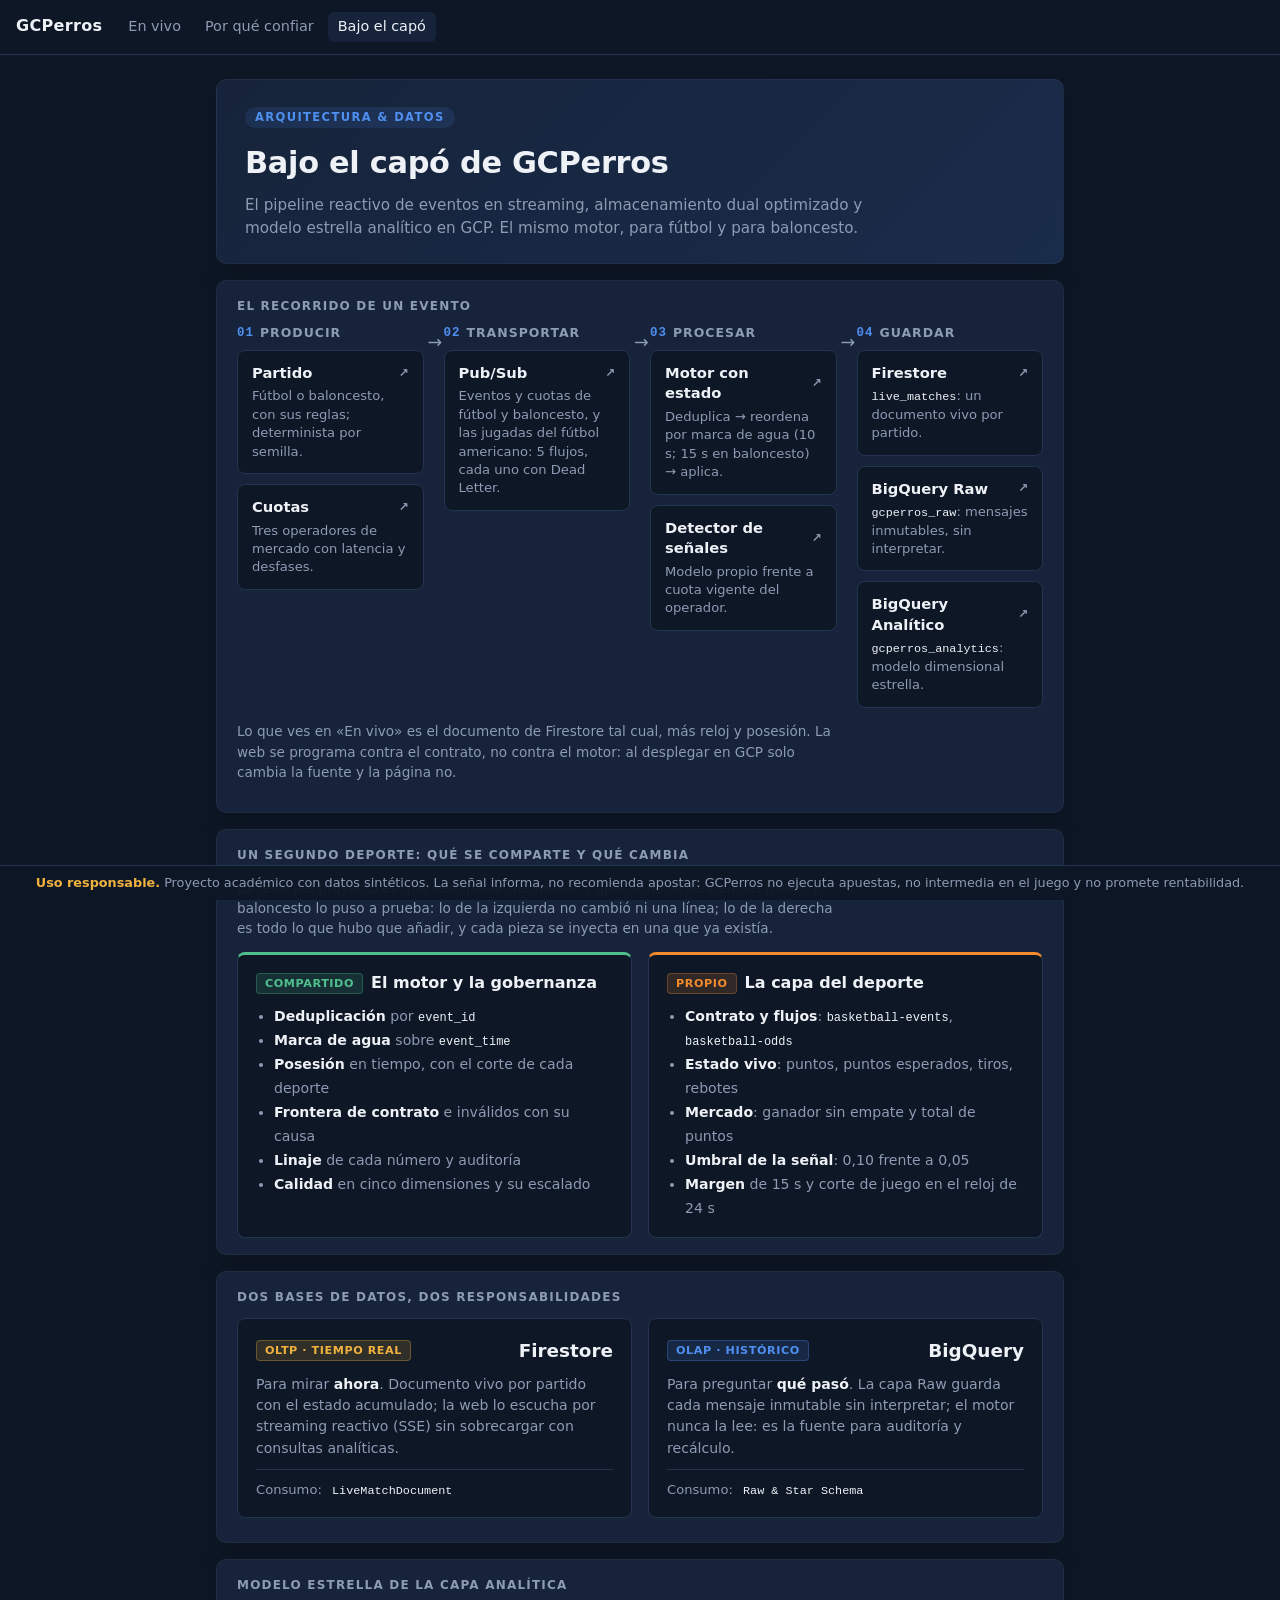
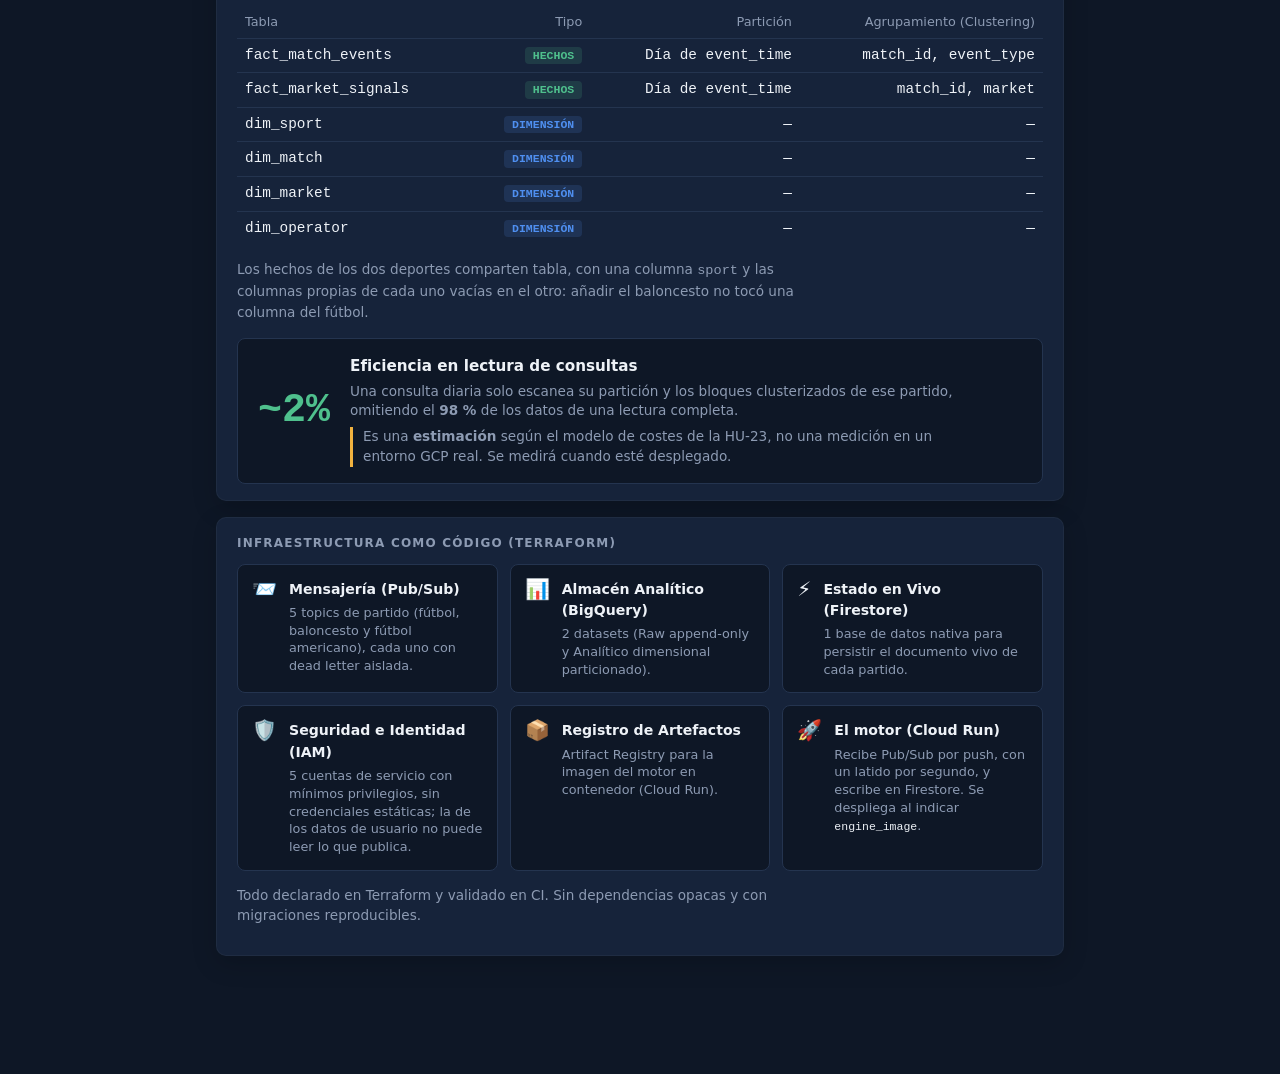
==== commit b192759e: "Merge remote-tracking branch 'origin/main' into feat/96-front-bajo-el-capo-editorial # Conflicts: #	" ====
--- a/src/gcperros/demo/static/bajo-el-capo.html
+++ b/src/gcperros/demo/static/bajo-el-capo.html
@@ -30,7 +30,7 @@
         </li>
         <li>
           <div class="stage-tag"><span class="step-num">02</span> Transportar</div>
-          <a class="node" href="https://github.com/agr-23/gcperros/blob/main/infra/terraform/pubsub.tf" target="_blank" rel="noopener"><b>Pub/Sub <span class="ext">↗</span></b><span>Eventos y cuotas de cada deporte: cuatro flujos, cada uno con Dead Letter.</span></a>
+          <a class="node" href="https://github.com/agr-23/gcperros/blob/main/infra/terraform/pubsub.tf" target="_blank" rel="noopener"><b>Pub/Sub <span class="ext">↗</span></b><span>Eventos y cuotas de fútbol y baloncesto, y las jugadas del fútbol americano: 5 flujos, cada uno con Dead Letter.</span></a>
         </li>
         <li>
           <div class="stage-tag"><span class="step-num">03</span> Procesar</div>
@@ -120,11 +120,12 @@
     <section class="panel" aria-label="Infraestructura">
       <h2>Infraestructura como código (Terraform)</h2>
       <div class="infra-grid">
-        <div class="infra-card"><span class="infra-icon">📨</span><div><b>Mensajería (Pub/Sub)</b><p>4 topics, eventos y cuotas de cada deporte, con dead letter aislada.</p></div></div>
+        <div class="infra-card"><span class="infra-icon">📨</span><div><b>Mensajería (Pub/Sub)</b><p>5 topics de partido (fútbol, baloncesto y fútbol americano), cada uno con dead letter aislada.</p></div></div>
         <div class="infra-card"><span class="infra-icon">📊</span><div><b>Almacén Analítico (BigQuery)</b><p>2 datasets (Raw append-only y Analítico dimensional particionado).</p></div></div>
         <div class="infra-card"><span class="infra-icon">⚡</span><div><b>Estado en Vivo (Firestore)</b><p>1 base de datos nativa para persistir el documento vivo de cada partido.</p></div></div>
         <div class="infra-card"><span class="infra-icon">🛡️</span><div><b>Seguridad e Identidad (IAM)</b><p>5 cuentas de servicio con mínimos privilegios, sin credenciales estáticas; la de los datos de usuario no puede leer lo que publica.</p></div></div>
         <div class="infra-card"><span class="infra-icon">📦</span><div><b>Registro de Artefactos</b><p>Artifact Registry para la imagen del motor en contenedor (Cloud Run).</p></div></div>
+        <div class="infra-card"><span class="infra-icon">🚀</span><div><b>El motor (Cloud Run)</b><p>Recibe Pub/Sub por push, con un latido por segundo, y escribe en Firestore. Se despliega al indicar <code>engine_image</code>.</p></div></div>
       </div>
       <p class="aside">Todo declarado en Terraform y validado en CI. Sin dependencias opacas y con migraciones reproducibles.</p>
     </section>
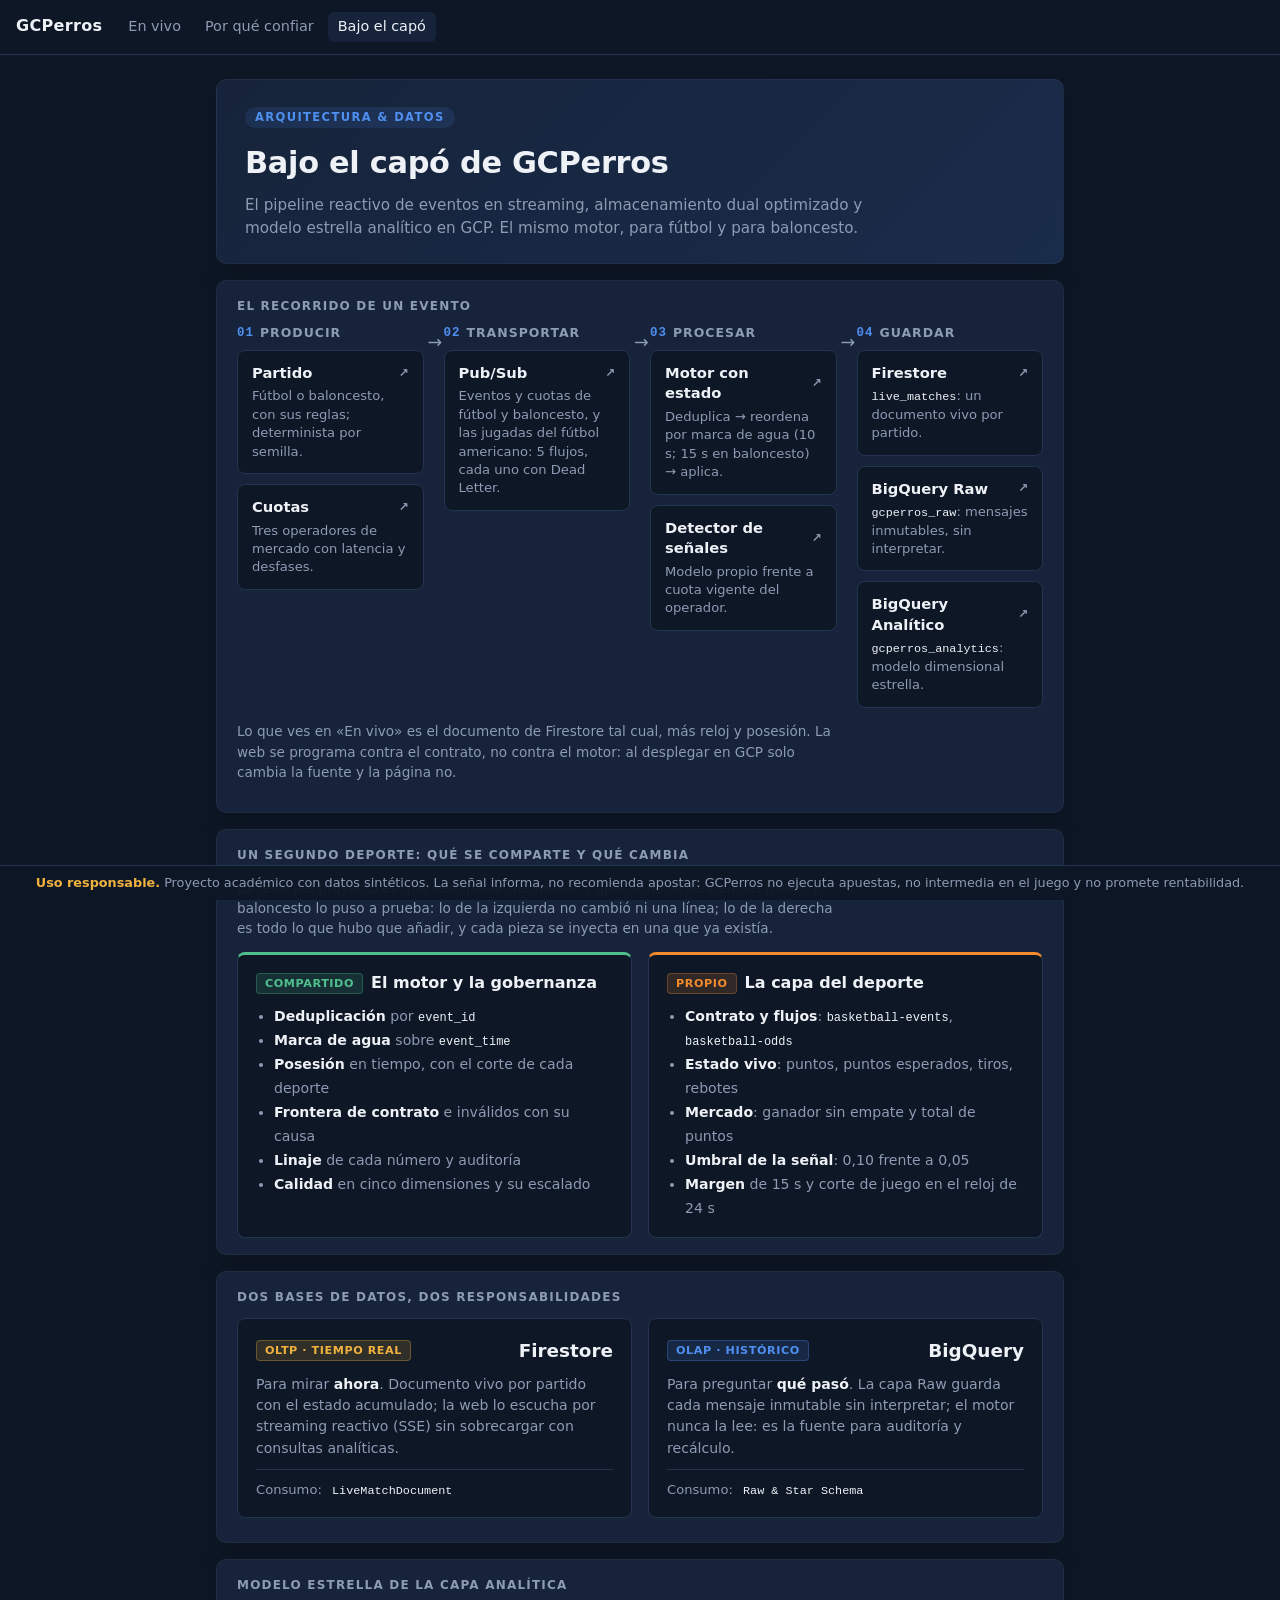
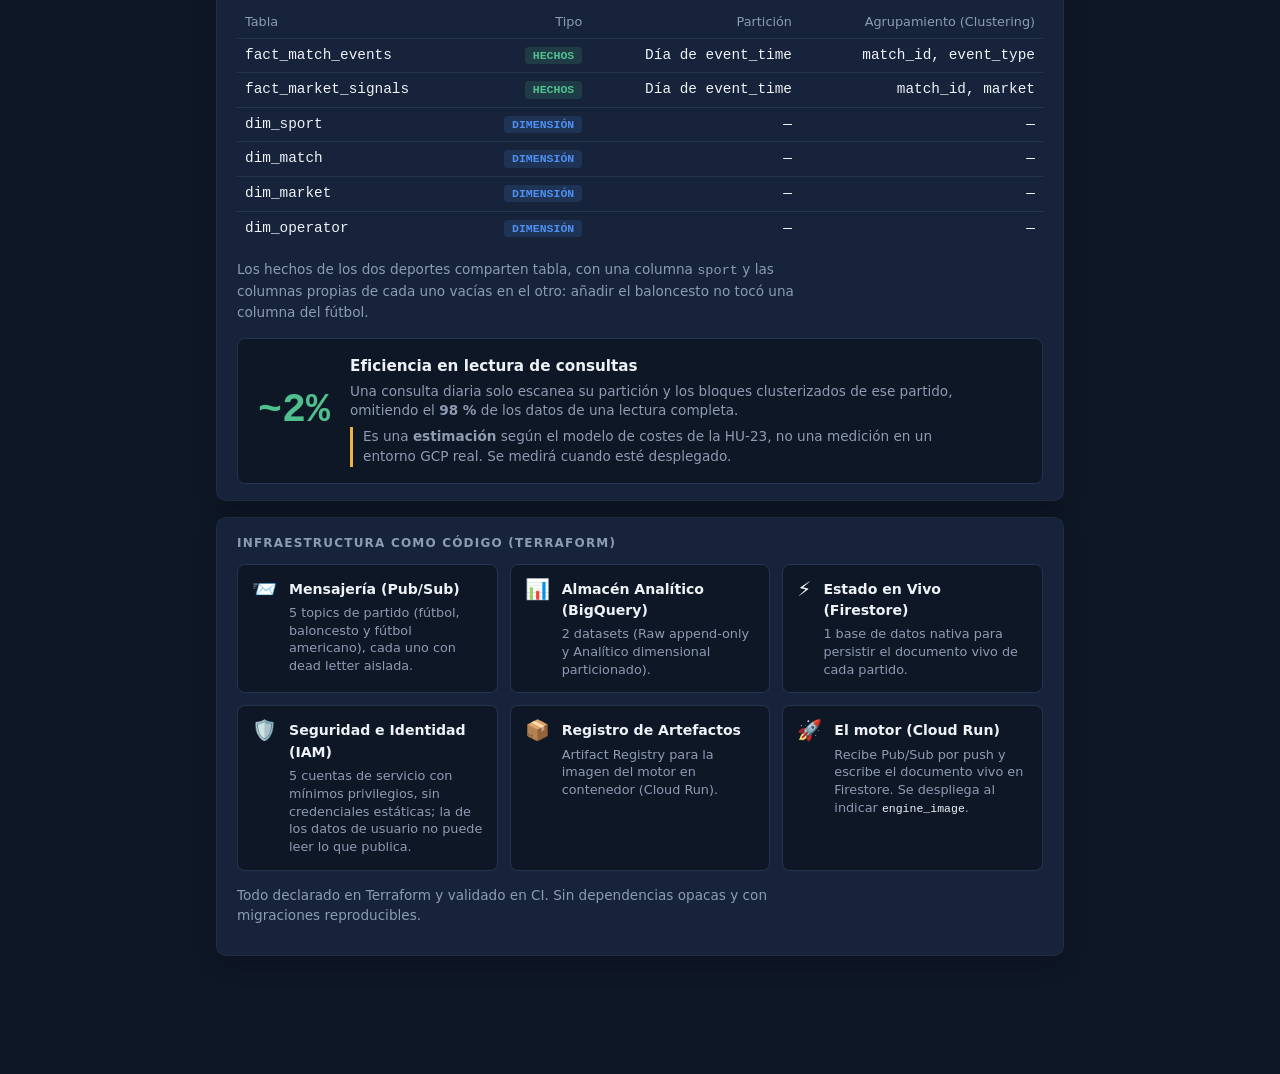
==== commit 8399954c: "🐛 fix(demo): la tarjeta del motor no cuenta lo que aún no está en main" ====
--- a/src/gcperros/demo/static/bajo-el-capo.html
+++ b/src/gcperros/demo/static/bajo-el-capo.html
@@ -125,7 +125,7 @@
         <div class="infra-card"><span class="infra-icon">⚡</span><div><b>Estado en Vivo (Firestore)</b><p>1 base de datos nativa para persistir el documento vivo de cada partido.</p></div></div>
         <div class="infra-card"><span class="infra-icon">🛡️</span><div><b>Seguridad e Identidad (IAM)</b><p>5 cuentas de servicio con mínimos privilegios, sin credenciales estáticas; la de los datos de usuario no puede leer lo que publica.</p></div></div>
         <div class="infra-card"><span class="infra-icon">📦</span><div><b>Registro de Artefactos</b><p>Artifact Registry para la imagen del motor en contenedor (Cloud Run).</p></div></div>
-        <div class="infra-card"><span class="infra-icon">🚀</span><div><b>El motor (Cloud Run)</b><p>Recibe Pub/Sub por push, con un latido por segundo, y escribe en Firestore. Se despliega al indicar <code>engine_image</code>.</p></div></div>
+        <div class="infra-card"><span class="infra-icon">🚀</span><div><b>El motor (Cloud Run)</b><p>Recibe Pub/Sub por push y escribe el documento vivo en Firestore. Se despliega al indicar <code>engine_image</code>.</p></div></div>
       </div>
       <p class="aside">Todo declarado en Terraform y validado en CI. Sin dependencias opacas y con migraciones reproducibles.</p>
     </section>
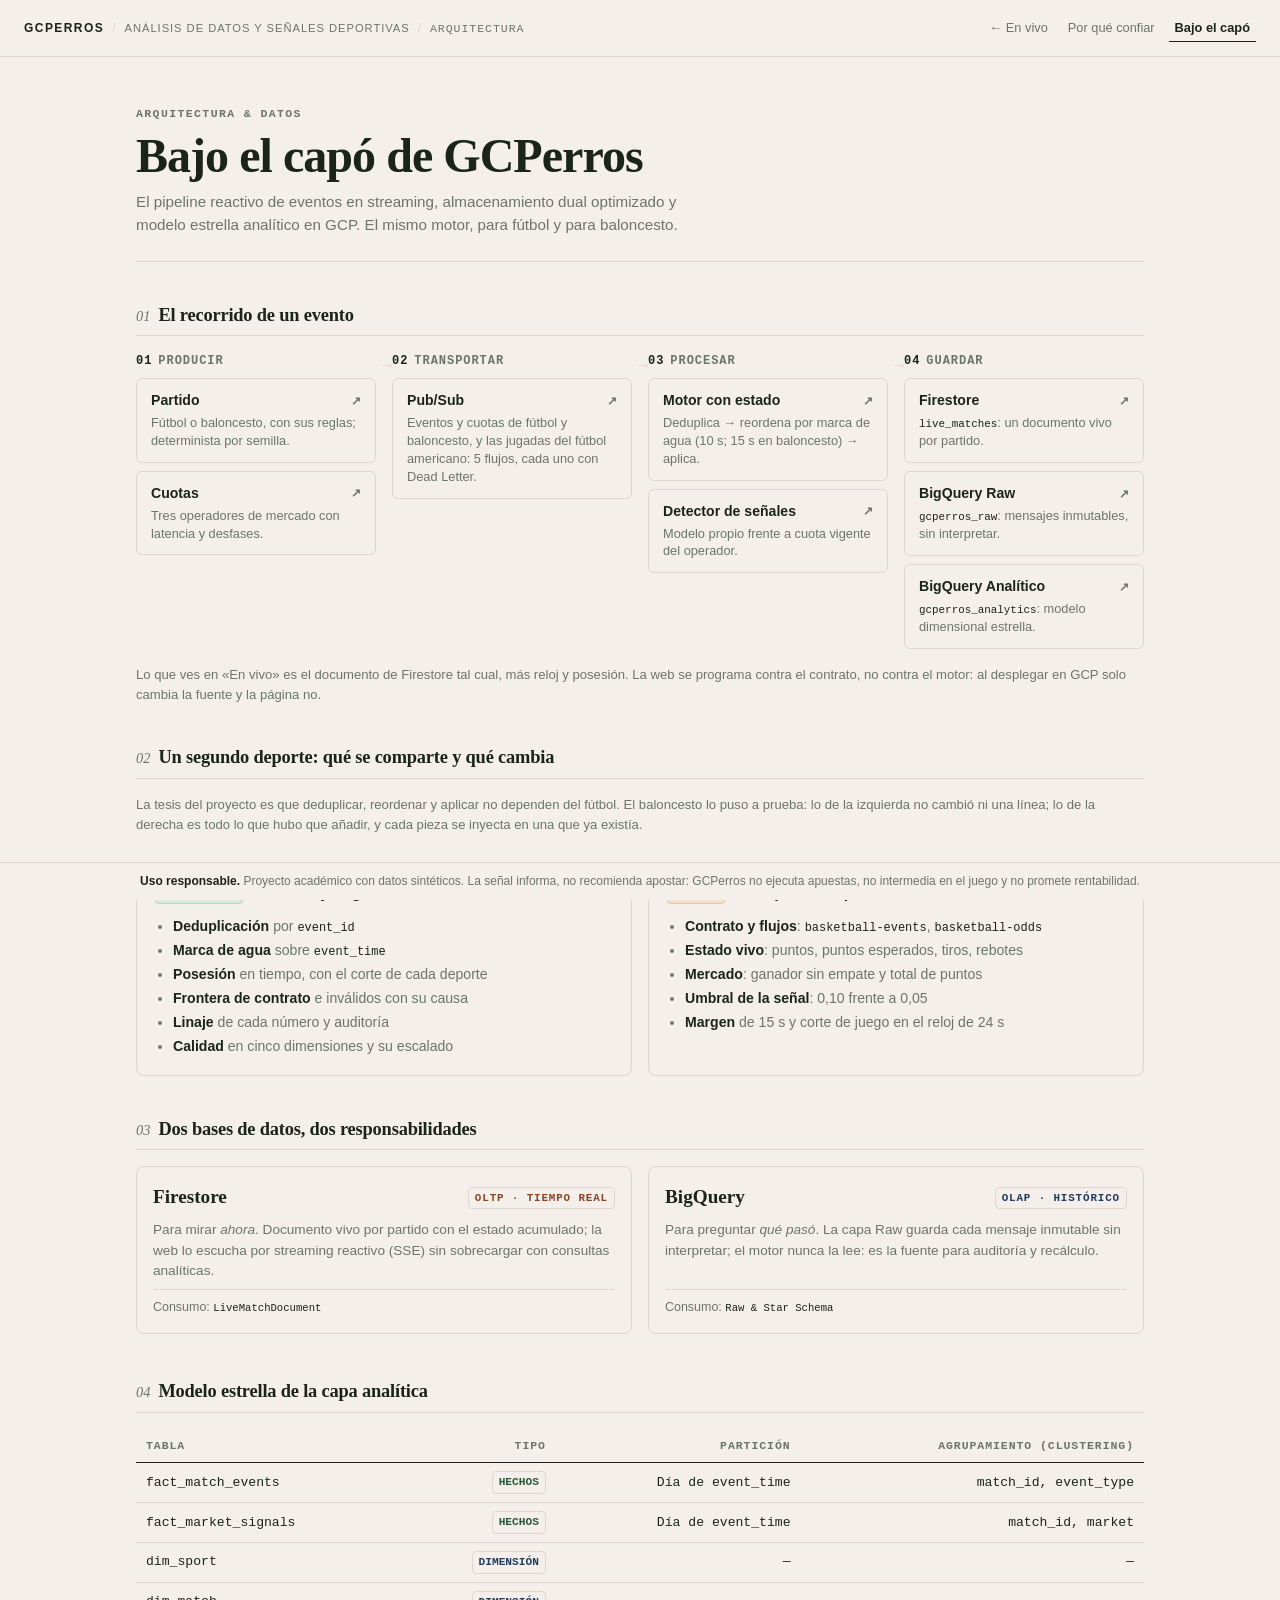
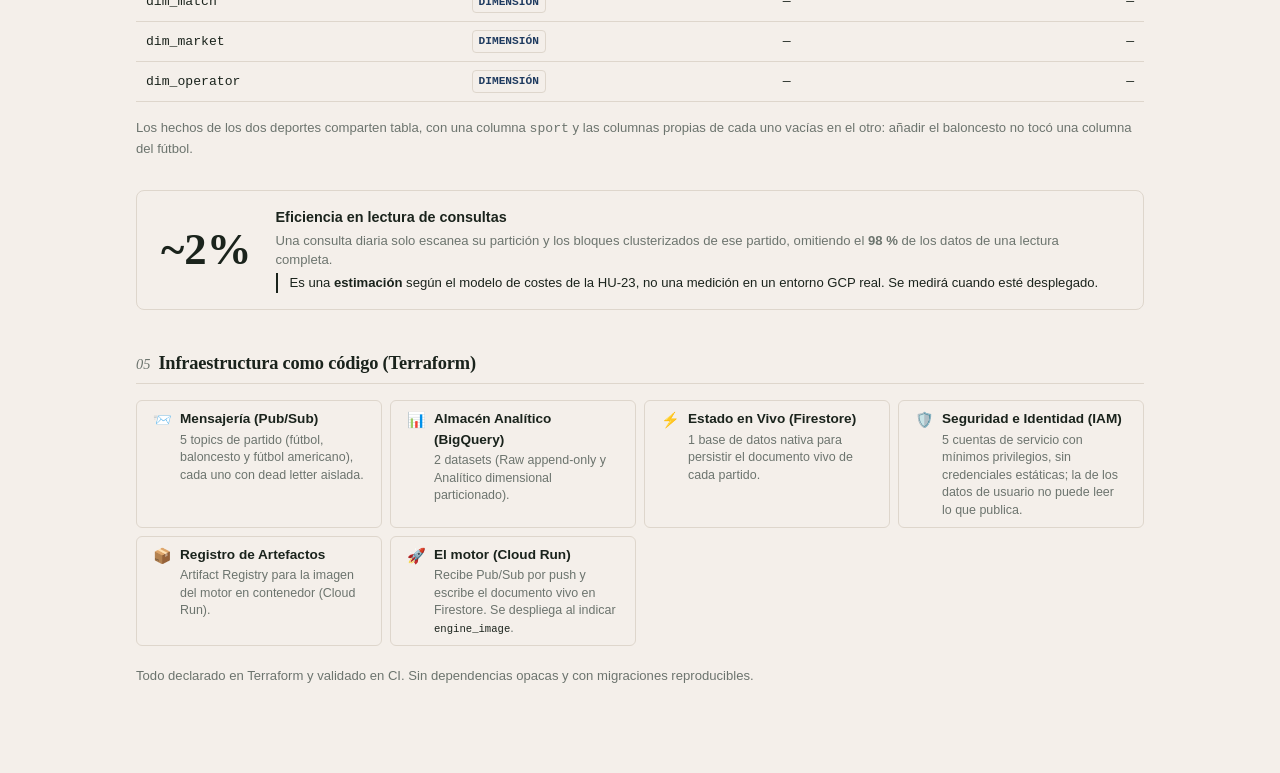
==== commit 98697acf: "✨ feat(demo): rediseño editorial completo, cabecera masthead y botones animados" ====
--- a/src/gcperros/demo/static/bajo-el-capo.html
+++ b/src/gcperros/demo/static/bajo-el-capo.html
@@ -7,21 +7,36 @@
   <link rel="stylesheet" href="app.css">
 </head>
 <body>
-  <header class="bar">
-    <span class="brand">GCPerros</span>
-    <nav class="nav"><a href="/">En vivo</a><a href="confianza.html">Por qué confiar</a><a href="bajo-el-capo.html" aria-current="page">Bajo el capó</a></nav>
-    <nav class="sports" id="sports" aria-label="Deporte" hidden></nav>
+  <header class="masthead">
+    <div class="masthead-meta">
+      <a href="/" class="brand-link" style="text-decoration: none; color: inherit;"><span class="brand">GCPERROS</span></a>
+      <span class="meta-sep">/</span>
+      <span class="edition">ANÁLISIS DE DATOS Y SEÑALES DEPORTIVAS</span>
+      <span class="meta-sep">/</span>
+      <span class="match">ARQUITECTURA</span>
+    </div>
+
+    <!-- Selector de deporte: cargado dinámicamente según los partidos activos -->
+    <nav class="sports-folio sports" id="sports" aria-label="Seleccionar deporte"></nav>
+
+    <div class="masthead-nav">
+      <nav class="nav" aria-label="Navegación principal">
+        <a href="/">← En vivo</a>
+        <a href="confianza.html">Por qué confiar</a>
+        <a href="bajo-el-capo.html" aria-current="page">Bajo el capó</a>
+      </nav>
+    </div>
   </header>
 
-  <main class="wrap">
+  <main class="wrap doc-wrap">
     <section class="panel page-hero" aria-label="Introducción">
-      <div class="hero-badge">Arquitectura & Datos</div>
+      <div class="hero-badge">Arquitectura &amp; Datos</div>
       <h1 class="hero-title">Bajo el capó de GCPerros</h1>
       <p class="hero-desc">El pipeline reactivo de eventos en streaming, almacenamiento dual optimizado y modelo estrella analítico en GCP. El mismo motor, para fútbol y para baloncesto.</p>
     </section>
 
     <section class="panel" aria-label="Recorrido de un evento">
-      <h2>El recorrido de un evento</h2>
+      <div class="section-lead"><span class="section-num">01</span><h2>El recorrido de un evento</h2></div>
       <ol class="flow">
         <li>
           <div class="stage-tag"><span class="step-num">01</span> Producir</div>
@@ -48,7 +63,7 @@
     </section>
 
     <section class="panel" aria-label="Un segundo deporte">
-      <h2>Un segundo deporte: qué se comparte y qué cambia</h2>
+      <div class="section-lead"><span class="section-num">02</span><h2>Un segundo deporte: qué se comparte y qué cambia</h2></div>
       <p class="aside">La tesis del proyecto es que deduplicar, reordenar y aplicar no dependen del fútbol. El baloncesto lo puso a prueba: lo de la izquierda no cambió ni una línea; lo de la derecha es todo lo que hubo que añadir, y cada pieza se inyecta en una que ya existía.</p>
       <div class="sport-diff">
         <div class="diff-card shared">
@@ -76,7 +91,7 @@
     </section>
 
     <section class="panel" aria-label="Dos bases de datos">
-      <h2>Dos bases de datos, dos responsabilidades</h2>
+      <div class="section-lead"><span class="section-num">03</span><h2>Dos bases de datos, dos responsabilidades</h2></div>
       <div class="db-grid">
         <div class="db-card">
           <div class="db-header"><span class="badge badge-firestore">OLTP · Tiempo Real</span><h3>Firestore</h3></div>
@@ -86,13 +101,13 @@
         <div class="db-card">
           <div class="db-header"><span class="badge badge-bigquery">OLAP · Histórico</span><h3>BigQuery</h3></div>
           <p class="db-desc">Para preguntar <em>qué pasó</em>. La capa Raw guarda cada mensaje inmutable sin interpretar; el motor nunca la lee: es la fuente para auditoría y recálculo.</p>
-          <div class="db-footer"><span class="prop">Consumo:</span> <code>Raw & Star Schema</code></div>
+          <div class="db-footer"><span class="prop">Consumo:</span> <code>Raw &amp; Star Schema</code></div>
         </div>
       </div>
     </section>
 
     <section class="panel" aria-label="Modelo estrella">
-      <h2>Modelo estrella de la capa analítica</h2>
+      <div class="section-lead"><span class="section-num">04</span><h2>Modelo estrella de la capa analítica</h2></div>
       <div class="table-wrap"><table class="trust-table">
         <thead>
           <tr><th scope="col">Tabla</th><th scope="col">Tipo</th><th scope="col">Partición</th><th scope="col">Agrupamiento (Clustering)</th></tr>
@@ -118,7 +133,7 @@
     </section>
 
     <section class="panel" aria-label="Infraestructura">
-      <h2>Infraestructura como código (Terraform)</h2>
+      <div class="section-lead"><span class="section-num">05</span><h2>Infraestructura como código (Terraform)</h2></div>
       <div class="infra-grid">
         <div class="infra-card"><span class="infra-icon">📨</span><div><b>Mensajería (Pub/Sub)</b><p>5 topics de partido (fútbol, baloncesto y fútbol americano), cada uno con dead letter aislada.</p></div></div>
         <div class="infra-card"><span class="infra-icon">📊</span><div><b>Almacén Analítico (BigQuery)</b><p>2 datasets (Raw append-only y Analítico dimensional particionado).</p></div></div>
@@ -135,6 +150,7 @@
     <b>Uso responsable.</b> Proyecto académico con datos sintéticos. La señal informa, no recomienda apostar:
     GCPerros no ejecuta apuestas, no intermedia en el juego y no promete rentabilidad.
   </aside>
+
   <script src="sport.js"></script>
   <script src="pages.js"></script>
 </body>
--- a/src/gcperros/demo/static/app.css
+++ b/src/gcperros/demo/static/app.css
@@ -1,362 +1,1308 @@
-/* Pantalla de retransmisión: un solo tema, a propósito. Sin fuentes ni
-   librerías externas, para que la demo funcione sin conexión. */
+/* ==========================================================================
+   GCPerros · Sistema de Diseño Editorial Deportivo
+   Inspirado en tipografía suiza y publicaciones monográficas.
+   Cero gradientes, cero sombras tech, cero neón, cero cajas clónicas.
+   ========================================================================== */
+
 :root {
-  --ground: #0e1726;
-  --panel: #16233a;
-  --line: #24344f;
-  --ink: #eef2f7;
-  --muted: #8d9bb3;
-  --home: #4f8ff0;
-  --away: #f0b23f;
-  --op-a: #9b8cf0;
-  --op-b: #5cc8c0;
-  --op-c: #e58fb6;
-  --ok: #4fc08d;
-  --warn: #f07a5f;
-}
-
-* { box-sizing: border-box; }
+  /* Paleta Base Papel Cálido */
+  --ground: #f4efea;
+  --panel: #ebe4dc;
+  --line: #ded6cc;
+  --line-strong: #1a231c;
+  --ink: #1a231c;
+  --muted: #6c746e;
+  --faint: #9ea8a0;
+
+  /* Equipos / Colores sobrios */
+  --home: #1f3b60;
+  --away: #8c4320;
+
+  /* Operadores de Mercado (tonos sólidos apagados) */
+  --op-a: #5a4b81;
+  --op-b: #286b68;
+  --op-c: #944d68;
+
+  /* Estados y Alertas */
+  --ok: #27593b;
+  --warn: #9e2a1b;
+
+  /* Acento activo dinámico por deporte */
+  --accent: #1c402e;
+  --accent-soft: #d8e4dc;
+
+  /* Tipografías: fallback nativo del sistema para funcionar 100% offline */
+  --font-serif: "Fraunces", Georgia, "Times New Roman", serif;
+  --font-sans: "DM Sans", -apple-system, BlinkMacSystemFont, "Segoe UI", Roboto, sans-serif;
+  --font-mono: ui-monospace, Consolas, "Liberation Mono", monospace;
+
+  /* Espaciado modular */
+  --gap-xs: 4px;
+  --gap-sm: 8px;
+  --gap-md: 16px;
+  --gap-lg: 24px;
+  --gap-xl: 40px;
+}
+
+/* Identidad Baloncesto (Terracota y Parqué editorial apagado) */
+body[data-sport="basketball"] {
+  --accent: #8f3d24;
+  --accent-soft: #f2ddd4;
+  --home: #8f3d24;
+  --away: #2c4d6f;
+}
+
+/* Modo Oscuro Editorial (Verde-tinta profundo, nunca negro puro) */
+@media (prefers-color-scheme: dark) {
+  :root {
+    --ground: #141a17;
+    --panel: #1b2420;
+    --line: #26322c;
+    --line-strong: #ede7df;
+    --ink: #ede7df;
+    --muted: #8c9690;
+    --faint: #526058;
+
+    --home: #5f8bc2;
+    --away: #d9784e;
+
+    --op-a: #8e80b8;
+    --op-b: #4aa8a3;
+    --op-c: #cc7897;
+
+    --ok: #4ea86e;
+    --warn: #d65545;
+
+    --accent: #4ea86e;
+    --accent-soft: #1d3326;
+  }
+
+  body[data-sport="basketball"] {
+    --accent: #d97354;
+    --accent-soft: #381e16;
+    --home: #d97354;
+    --away: #5fa4ce;
+  }
+}
+
+/* Reset y Base tipográfica */
+*, *::before, *::after { box-sizing: border-box; }
+
 body {
   margin: 0;
-  background: var(--ground);
-  color: var(--ink);
-  font: 16px/1.5 system-ui, -apple-system, "Segoe UI", Roboto, sans-serif;
-}
-.wrap { max-width: 880px; margin: 0 auto; padding: 24px 16px 48px; display: grid; gap: 16px; }
-
-.bar {
-  display: flex; gap: 16px; align-items: baseline;
-  padding: 12px 16px; border-bottom: 1px solid var(--line);
-}
-.brand { font-weight: 800; letter-spacing: 0.02em; }
-.nav { display: flex; gap: 4px; }
+  padding: 0 0 64px;
+  background-color: var(--ground);
+  color: var(--ink);
+  font-family: var(--font-sans);
+  font-size: 15px;
+  line-height: 1.5;
+  -webkit-font-smoothing: antialiased;
+  -moz-osx-font-smoothing: grayscale;
+}
+
+/* ==========================================================================
+   Cabecera Editorial (Masthead)
+   ========================================================================== */
+.masthead {
+  display: grid;
+  grid-template-columns: 1fr auto 1fr;
+  align-items: center;
+  gap: var(--gap-md);
+  padding: 14px var(--gap-lg);
+  border-bottom: 1px solid var(--line);
+  background-color: var(--ground);
+}
+
+.masthead-meta {
+  display: flex;
+  align-items: baseline;
+  gap: var(--gap-sm);
+  font-size: 0.75rem;
+  letter-spacing: 0.08em;
+  text-transform: uppercase;
+}
+
+.masthead-meta .brand {
+  font-weight: 800;
+  color: var(--ink);
+  letter-spacing: 0.12em;
+  transition: color 0.15s ease;
+}
+
+.masthead-meta a.brand-link {
+  color: inherit;
+  text-decoration: none;
+}
+.masthead-meta a.brand-link:hover .brand {
+  color: var(--accent);
+}
+
+.masthead-meta .meta-sep {
+  color: var(--line);
+  font-weight: 300;
+}
+
+.masthead-meta .edition {
+  color: var(--muted);
+  font-size: 0.7rem;
+}
+
+.masthead-meta .match {
+  font-family: var(--font-mono);
+  color: var(--muted);
+  font-size: 0.72rem;
+}
+
+/* Selector de Deporte: BOTONES RECTANGULARES LLAMATIVOS Y VISIBLES */
+.sports-folio, .sports, nav#sports {
+  display: flex !important;
+  gap: 14px !important;
+  align-items: center !important;
+  background: transparent !important;
+}
+
+.sports a, nav#sports a {
+  position: relative !important;
+  display: inline-flex !important;
+  align-items: center !important;
+  justify-content: flex-start !important;
+  gap: 10px !important;
+  padding: 10px 22px 10px 14px !important;
+  border-radius: 6px !important;
+  border: 2px solid #3e4c59 !important;
+  background: #1f2a36 !important;
+  color: #ffffff !important;
+  font-family: var(--font-sans) !important;
+  font-size: 0.92rem !important;
+  font-weight: 800 !important;
+  text-transform: uppercase !important;
+  letter-spacing: 0.08em !important;
+  text-decoration: none !important;
+  cursor: pointer !important;
+  overflow: hidden !important;
+  box-shadow: 0 4px 10px rgba(0, 0, 0, 0.3) !important;
+  transition: transform 0.2s ease, border-color 0.2s ease, background-color 0.2s ease, box-shadow 0.2s ease !important;
+  z-index: 1 !important;
+}
+
+/* Balón como elemento gráfico redondo visible (28px x 28px) */
+.ball-graphic {
+  display: inline-block !important;
+  width: 28px !important;
+  height: 28px !important;
+  min-width: 28px !important;
+  border-radius: 50% !important;
+  position: relative !important;
+  transform: rotate(0deg) !important;
+  transition: transform 1.2s cubic-bezier(0.25, 1, 0.5, 1) !important;
+  box-shadow: inset -2px -2px 4px rgba(0, 0, 0, 0.4), 0 2px 5px rgba(0, 0, 0, 0.35) !important;
+}
+
+/* Gráfico Balón de Fútbol: hexágonos y costuras estilizadas en CSS */
+.ball-football {
+  background:
+    radial-gradient(circle at 50% 50%, #1a1a1a 18%, transparent 20%),
+    radial-gradient(circle at 10% 20%, #1a1a1a 14%, transparent 16%),
+    radial-gradient(circle at 90% 20%, #1a1a1a 14%, transparent 16%),
+    radial-gradient(circle at 30% 90%, #1a1a1a 14%, transparent 16%),
+    radial-gradient(circle at 70% 90%, #1a1a1a 14%, transparent 16%),
+    radial-gradient(circle at 35% 30%, #ffffff 30%, #e2e2e2 85%) !important;
+  border: 1.5px solid #222222 !important;
+}
+
+/* Gráfico Balón de Baloncesto: surcos de goma y cuero naranja */
+.ball-basketball {
+  background:
+    linear-gradient(90deg, transparent 46%, #3d1b00 47%, #3d1b00 53%, transparent 54%),
+    linear-gradient(0deg, transparent 46%, #3d1b00 47%, #3d1b00 53%, transparent 54%),
+    radial-gradient(circle at 50% 50%, transparent 62%, #3d1b00 63%, #3d1b00 69%, transparent 70%),
+    radial-gradient(circle at 30% 30%, #ff8f26 25%, #d65500 85%) !important;
+  border: 1.5px solid #3d1b00 !important;
+}
+
+/* Animación: la pelota gira en la dirección indicada (de izq a der, agujas del reloj) a velocidad suave */
+.sports a:hover, nav#sports a:hover {
+  transform: translateY(-2px) !important;
+  border-color: #ffffff !important;
+  box-shadow: 0 6px 16px rgba(0, 0, 0, 0.45) !important;
+  text-decoration: none !important;
+}
+
+.sports a:hover .ball-graphic, nav#sports a:hover .ball-graphic {
+  transform: rotate(360deg) !important;
+}
+
+/* Estado activo / seleccionado */
+.sports a[aria-current="true"], nav#sports a[aria-current="true"] {
+  background: #276241 !important;
+  border-color: #4fc08d !important;
+  color: #ffffff !important;
+  box-shadow: 0 0 12px rgba(79, 192, 141, 0.35) !important;
+}
+
+body[data-sport="basketball"] .sports a[aria-current="true"],
+body[data-sport="basketball"] nav#sports a[aria-current="true"] {
+  background: #8f3d24 !important;
+  border-color: #f28a2e !important;
+  box-shadow: 0 0 12px rgba(242, 138, 46, 0.35) !important;
+}
+
+.sports a:focus-visible, nav#sports a:focus-visible {
+  outline: 3px solid #ffffff !important;
+  outline-offset: 3px !important;
+}
+
+.masthead-nav {
+  display: flex;
+  align-items: center;
+  justify-content: flex-end;
+  gap: var(--gap-md);
+}
+
+.nav {
+  display: flex;
+  gap: var(--gap-sm);
+}
+
 .nav a {
-  color: var(--muted); text-decoration: none; font-size: 0.9rem;
-  padding: 4px 10px; border-radius: 6px;
-}
-.nav a:hover { color: var(--ink); }
-.nav a[aria-current="page"] { color: var(--ink); background: var(--panel); }
-.nav a:focus-visible { outline: 2px solid var(--home); outline-offset: 2px; }
-.match { color: var(--muted); font-family: ui-monospace, Consolas, monospace; font-size: 0.85rem; }
-.link { margin-left: auto; font-size: 0.8rem; color: var(--muted); }
-.link::before { content: "●"; margin-right: 6px; }
-.link[data-state="live"]::before { color: var(--ok); }
-.link[data-state="ended"]::before { color: var(--muted); }
-.link[data-state="lost"]::before { color: var(--warn); }
-
-.board {
-  display: grid; grid-template-columns: 1fr auto 1fr; align-items: center; gap: 16px;
-  background: var(--panel); border-radius: 10px; padding: 28px 20px;
-}
-.team .name { font-size: clamp(1.2rem, 4vw, 2rem); font-weight: 700; }
-.team.home { text-align: right; border-right: 4px solid var(--home); padding-right: 16px; }
-.team.away { border-left: 4px solid var(--away); padding-left: 16px; }
-.score {
-  display: grid; justify-items: center;
-  font: 800 clamp(2.6rem, 9vw, 4.5rem)/1 ui-monospace, Consolas, monospace;
+  color: var(--muted);
+  text-decoration: none;
+  font-size: 0.8rem;
+  font-weight: 500;
+  padding: 4px 6px;
+  border-bottom: 1px solid transparent;
+  transition: color 0.15s ease, border-color 0.15s ease;
+}
+
+.nav a:hover {
+  color: var(--ink);
+}
+
+.nav a[aria-current="page"] {
+  color: var(--ink);
+  border-bottom-color: var(--ink);
+  font-weight: 600;
+}
+
+.nav a:focus-visible {
+  outline: 2px solid var(--accent);
+  outline-offset: 2px;
+}
+
+.link {
+  display: inline-flex;
+  align-items: center;
+  gap: 6px;
+  font-size: 0.72rem;
+  font-family: var(--font-mono);
+  text-transform: uppercase;
+  letter-spacing: 0.05em;
+  color: var(--muted);
+}
+
+.link::before {
+  content: "";
+  display: inline-block;
+  width: 6px;
+  height: 6px;
+  border-radius: 50%;
+  background-color: var(--muted);
+}
+
+.link[data-state="live"]::before { background-color: var(--ok); }
+.link[data-state="ended"]::before { background-color: var(--muted); }
+.link[data-state="lost"]::before { background-color: var(--warn); }
+
+/* ==========================================================================
+   Estructura Panorámica: 3 Columnas (Aprovechamiento total del ancho)
+   Barras laterales con partidos anteriores y próximos encuentros
+   ========================================================================== */
+.viewport-layout, .wrap.live {
+  display: grid;
+  grid-template-columns: 280px minmax(0, 1fr) 280px;
+  gap: var(--gap-lg);
+  max-width: 1650px;
+  margin: 0 auto;
+  padding: var(--gap-md) var(--gap-md) var(--gap-xl);
+  align-items: start;
+  width: 100%;
+  box-sizing: border-box;
+}
+
+.main-stage {
+  width: 100%;
+  margin: 0 auto;
+  padding: 0;
+  display: flex;
+  flex-direction: column;
+  gap: var(--gap-xl);
+  min-width: 0;
+}
+
+.wrap {
+  padding: var(--gap-lg) var(--gap-md);
+  display: grid;
+  gap: var(--gap-xl);
+}
+
+.sidebar {
+  display: flex;
+  flex-direction: column;
+  gap: var(--gap-md);
+  position: sticky;
+  top: 20px;
+}
+
+.sidebar-header {
+  border-bottom: 2px solid var(--ink);
+  padding-bottom: 6px;
+  display: flex;
+  flex-direction: column;
+  gap: 3px;
+}
+
+.sidebar-badge {
+  font-family: var(--font-mono);
+  font-size: 0.68rem;
+  font-weight: 700;
+  letter-spacing: 0.12em;
+  color: var(--muted);
+  text-transform: uppercase;
+}
+
+.sidebar-header h3 {
+  margin: 0;
+  font-family: var(--font-serif);
+  font-size: 1.15rem;
+  font-weight: 700;
+  color: var(--ink);
+}
+
+.match-cards-list {
+  display: flex;
+  flex-direction: column;
+  gap: var(--gap-sm);
+}
+
+.side-card {
+  padding: 10px 12px;
+  background: var(--panel);
+  border: 1px solid var(--line);
+  border-radius: 6px;
+  display: flex;
+  flex-direction: column;
+  gap: 6px;
+  transition: transform 0.15s ease, border-color 0.15s ease;
+}
+
+.side-card:hover {
+  transform: translateX(2px);
+  border-color: var(--accent);
+}
+
+.side-card-top {
+  display: flex;
+  justify-content: space-between;
+  align-items: baseline;
+}
+
+.side-card-top .teams {
+  font-family: var(--font-serif);
+  font-size: 0.95rem;
+  font-weight: 700;
+  color: var(--ink);
+}
+
+.side-card-top .teams .vs {
+  font-style: italic;
+  font-size: 0.75rem;
+  font-family: var(--font-sans);
+  color: var(--muted);
+}
+
+.side-card-top .score {
+  font-family: var(--font-mono);
+  font-weight: 800;
+  font-size: 0.95rem;
+  color: var(--ink);
+}
+
+.side-card-top .odds-pill {
+  font-family: var(--font-mono);
+  font-size: 0.72rem;
+  font-weight: 700;
+  padding: 2px 6px;
+  border-radius: 4px;
+  background: rgba(0, 0, 0, 0.05);
+  color: var(--accent);
+  border: 1px solid var(--line);
+}
+
+.side-card-bot {
+  display: flex;
+  justify-content: space-between;
+  align-items: center;
+  font-size: 0.75rem;
+  color: var(--muted);
+  font-family: var(--font-mono);
+}
+
+.side-card-bot .sub {
+  color: var(--faint);
+  font-size: 0.7rem;
+}
+
+.side-card-bot .meta {
+  color: var(--accent);
+  font-weight: 600;
+  font-size: 0.72rem;
+}
+
+@media (max-width: 1280px) {
+  .viewport-layout {
+    grid-template-columns: 220px 1fr 220px;
+  }
+}
+
+@media (max-width: 1040px) {
+  .viewport-layout {
+    grid-template-columns: 1fr;
+  }
+  .sidebar {
+    position: static;
+  }
+  .sidebar-left { order: 2; }
+  .sidebar-right { order: 3; }
+  .main-stage { order: 1; }
+}
+
+/* Filete editorial divisor */
+.rule-folio {
+  display: flex;
+  align-items: center;
+  gap: var(--gap-md);
+  margin: var(--gap-xs) 0;
+  border-top: 1px solid var(--line);
+}
+
+.rule-folio span {
+  font-size: 0.68rem;
+  font-weight: 700;
+  letter-spacing: 0.14em;
+  text-transform: uppercase;
+  color: var(--faint);
+  padding-top: var(--gap-xs);
+}
+
+/* ==========================================================================
+   Marcador con Suelo de Cancha y Ambiente Deportivo Dinámico
+   Césped segado para Fútbol / Parqué y líneas de juego para Baloncesto.
+   ========================================================================== */
+.scoreboard, .board {
+  display: grid;
+  grid-template-columns: 1fr auto 1fr;
+  align-items: center;
+  gap: var(--gap-lg);
+  padding: 32px var(--gap-lg);
+  border-radius: 8px;
+  position: relative;
+  overflow: hidden;
+  box-shadow: inset 0 0 0 1px rgba(255, 255, 255, 0.08), 0 4px 16px rgba(0, 0, 0, 0.12);
+  color: #ffffff;
+}
+
+/* Textura Fútbol: césped segado con franjas y círculo central blanco sutil */
+body[data-sport="football"] .board,
+body:not([data-sport="basketball"]) .board {
+  background:
+    radial-gradient(circle at 50% 50%, transparent 68px, rgba(255, 255, 255, 0.12) 69px, rgba(255, 255, 255, 0.12) 71px, transparent 72px),
+    linear-gradient(90deg, transparent calc(50% - 1px), rgba(255, 255, 255, 0.12) calc(50% - 1px), rgba(255, 255, 255, 0.12) calc(50% + 1px), transparent calc(50% + 1px)),
+    repeating-linear-gradient(90deg, #17422c 0 64px, #1a4931 64px 128px);
+}
+
+/* Textura Baloncesto: parqué cálido, triple arco y línea de tres */
+body[data-sport="basketball"] .board {
+  background:
+    radial-gradient(ellipse 36% 130% at 0% 50%, transparent 98%, rgba(255, 255, 255, 0.16) 99%, transparent 100%),
+    radial-gradient(ellipse 36% 130% at 100% 50%, transparent 98%, rgba(255, 255, 255, 0.16) 99%, transparent 100%),
+    radial-gradient(circle at 50% 50%, transparent 58px, rgba(255, 255, 255, 0.16) 59px, rgba(255, 255, 255, 0.16) 61px, transparent 62px),
+    repeating-linear-gradient(90deg, transparent 0 22px, rgba(0, 0, 0, 0.08) 22px 23px),
+    linear-gradient(180deg, #915a2c, #70401b);
+}
+
+.competitor {
+  display: flex;
+  flex-direction: column;
+  z-index: 2;
+}
+
+.competitor.home {
+  text-align: right;
+  align-items: flex-end;
+  border-right: 3px solid rgba(255, 255, 255, 0.4);
+  padding-right: var(--gap-md);
+}
+
+.competitor.away {
+  text-align: left;
+  align-items: flex-start;
+  border-left: 3px solid rgba(255, 255, 255, 0.4);
+  padding-left: var(--gap-md);
+}
+
+.competitor .name {
+  font-family: var(--font-serif);
+  font-size: clamp(1.6rem, 4vw, 2.6rem);
+  font-weight: 700;
+  line-height: 1.1;
+  color: #ffffff;
+  letter-spacing: -0.01em;
+  text-shadow: 0 2px 6px rgba(0, 0, 0, 0.5);
+}
+
+.competitor .side-tag {
+  font-size: 0.68rem;
+  font-weight: 700;
+  letter-spacing: 0.14em;
+  color: rgba(255, 255, 255, 0.7);
+  text-transform: uppercase;
+  margin-top: 4px;
+  text-shadow: 0 1px 3px rgba(0, 0, 0, 0.6);
+}
+
+.score-core {
+  display: flex;
+  flex-direction: column;
+  align-items: center;
+  justify-content: center;
+  padding: 0 var(--gap-md);
+  z-index: 2;
+}
+
+.score-numeral, .score {
+  display: flex;
+  align-items: baseline;
+  justify-content: center;
+  font-family: var(--font-serif);
+  font-size: clamp(3.2rem, 9vw, 5.2rem);
+  font-weight: 700;
+  line-height: 1;
   font-variant-numeric: tabular-nums;
-  grid-template-columns: auto auto auto;
-}
-.dash { color: var(--muted); padding: 0 0.2em; }
-.clock {
-  grid-column: 1 / -1; margin-top: 10px;
-  font: 500 0.95rem/1 system-ui, sans-serif; color: var(--muted); letter-spacing: 0.04em;
-}
-
-.panel { background: var(--panel); border-radius: 10px; padding: 16px 20px; }
-.panel h2 {
-  margin: 0 0 12px; font-size: 0.75rem; font-weight: 600;
-  letter-spacing: 0.1em; text-transform: uppercase; color: var(--muted);
-}
-.row { display: grid; grid-template-columns: 90px 1fr; gap: 12px; align-items: center; margin: 8px 0; }
-.label { color: var(--muted); font-size: 0.85rem; }
-.split { display: flex; height: 22px; border-radius: 4px; overflow: hidden; background: var(--line); }
-.split i {
-  display: flex; align-items: center; padding: 0 8px; min-width: 0;
-  font: 600 0.75rem/1 ui-monospace, Consolas, monospace; font-style: normal; color: var(--ground);
-  transition: flex-basis 0.4s ease;
-}
-.split .home { background: var(--home); flex-basis: 50%; }
-.split .away { background: var(--away); flex-basis: 50%; justify-content: flex-end; }
-
-.chart { overflow-x: auto; }
-.chart svg { width: 100%; min-width: 480px; height: auto; display: block; }
-.chart .grid { stroke: var(--line); stroke-width: 1; }
-.chart .tick { fill: var(--muted); font: 11px ui-monospace, Consolas, monospace; }
-.chart path { fill: none; stroke-width: 2.5; stroke-linejoin: round; }
-.chart path.home { stroke: var(--home); }
-.chart path.away { stroke: var(--away); }
-
-.chart path.model { stroke: var(--ink); stroke-width: 3; }
-.chart path.op-a { stroke: var(--op-a); stroke-width: 1.6; }
-.chart path.op-b { stroke: var(--op-b); stroke-width: 1.6; }
-.chart path.op-c { stroke: var(--op-c); stroke-width: 1.6; }
-.legend { margin: -4px 0 8px; color: var(--muted); font-size: 0.8rem; }
-.legend span { margin-right: 12px; font-weight: 600; }
-.legend span::before { content: "━ "; }
-.legend .model { color: var(--ink); }
+  color: #ffffff;
+  text-shadow: 0 3px 12px rgba(0, 0, 0, 0.55);
+}
+
+.score-numeral .dash, .score .dash {
+  color: rgba(255, 255, 255, 0.5);
+  margin: 0 0.15em;
+  font-weight: 300;
+}
+
+.chronometer, .clock {
+  margin-top: 8px;
+  font-family: var(--font-mono);
+  font-size: 0.85rem;
+  font-weight: 600;
+  letter-spacing: 0.08em;
+  text-transform: uppercase;
+  color: rgba(255, 255, 255, 0.85);
+  display: flex;
+  align-items: center;
+  gap: 6px;
+  background: rgba(0, 0, 0, 0.25);
+  padding: 3px 10px;
+  border-radius: 4px;
+}
+
+.chronometer .dot { color: rgba(255, 255, 255, 0.4); }
+
+/* Cuartos Baloncesto */
+.quarters {
+  grid-column: 1 / -1;
+  justify-self: center;
+  margin-top: var(--gap-md);
+  border-collapse: collapse;
+  font-family: var(--font-mono);
+  font-size: 0.8rem;
+  font-variant-numeric: tabular-nums;
+  border-top: 1px solid var(--line);
+  width: 100%;
+  max-width: 520px;
+}
+
+.quarters th, .quarters td {
+  padding: 6px 10px;
+  text-align: center;
+  border-bottom: 1px solid var(--line);
+}
+
+.quarters thead th {
+  font-weight: 600;
+  font-size: 0.7rem;
+  letter-spacing: 0.08em;
+  text-transform: uppercase;
+  color: var(--muted);
+}
+
+.quarters tbody th {
+  text-align: left;
+  font-weight: 500;
+  font-family: var(--font-sans);
+  color: var(--ink);
+}
+
+/* ==========================================================================
+   Disposición en Columnas Libres (Editorial Split)
+   ========================================================================== */
+.editorial-split {
+  display: grid;
+  grid-template-columns: minmax(0, 1.4fr) minmax(0, 1fr);
+  gap: var(--gap-xl);
+  align-items: start;
+  width: 100%;
+}
+
+.stats-stack {
+  display: flex;
+  flex-direction: column;
+  gap: var(--gap-lg);
+  width: 100%;
+}
+
+.panel-flat, .panel {
+  display: grid;
+  gap: var(--gap-md);
+  background: transparent;
+  padding: 0;
+}
+
+.section-lead {
+  display: flex;
+  align-items: baseline;
+  gap: 8px;
+  border-bottom: 1px solid var(--line);
+  padding-bottom: 6px;
+}
+
+.section-num {
+  font-family: var(--font-serif);
+  font-style: italic;
+  font-size: 0.9rem;
+  color: var(--muted);
+}
+
+.section-lead h2, .panel h2 {
+  margin: 0;
+  font-family: var(--font-serif);
+  font-size: 1.15rem;
+  font-weight: 600;
+  letter-spacing: -0.01em;
+  color: var(--ink);
+  text-transform: none;
+}
+
+.section-lead h2 em, .panel h2 b {
+  font-family: var(--font-mono);
+  font-style: normal;
+  font-weight: 600;
+  font-size: 0.85rem;
+  color: var(--muted);
+  margin-left: 6px;
+}
+
+.hint {
+  margin: 0;
+  color: var(--muted);
+  font-size: 0.82rem;
+  line-height: 1.45;
+}
+
+/* ==========================================================================
+   Mercado & Tablas Editoriales (Solo líneas finas horizontales)
+   ========================================================================== */
+.legend {
+  margin: 0;
+  font-size: 0.76rem;
+  color: var(--muted);
+  display: flex;
+  flex-wrap: wrap;
+  gap: var(--gap-md);
+  align-items: baseline;
+}
+
+.legend span {
+  display: inline-flex;
+  align-items: center;
+  gap: 4px;
+  font-weight: 500;
+}
+
+.legend span::before {
+  content: "—";
+  font-weight: 700;
+}
+
+.legend .model { color: var(--ink); font-weight: 700; }
 .legend .op-a { color: var(--op-a); }
 .legend .op-b { color: var(--op-b); }
 .legend .op-c { color: var(--op-c); }
-
-.book-wrap { overflow-x: auto; margin-top: 12px; }
-.book { width: 100%; border-collapse: collapse; font-variant-numeric: tabular-nums; }
-.book th, .book td { padding: 6px 8px; text-align: right; border-top: 1px solid var(--line); }
-.book thead th { border-top: 0; color: var(--muted); font-weight: 500; font-size: 0.8rem; }
-.book tbody th { text-align: left; font-weight: 400; color: var(--muted); }
-.book td { font-family: ui-monospace, Consolas, monospace; }
-.book td.model { font-weight: 700; }
-.book td.stale { color: var(--warn); font-weight: 700; }
-
-.panel h2 b { color: var(--ink); margin-left: 6px; font-variant-numeric: tabular-nums; }
-.hint { margin: -6px 0 10px; color: var(--muted); font-size: 0.85rem; }
-.signals { list-style: none; margin: 0; padding: 0; display: grid; gap: 6px; max-height: 300px; overflow-y: auto; }
+.legend .legend-note { color: var(--muted); font-size: 0.72rem; }
+
+.book-wrap {
+  overflow-x: auto;
+}
+
+.book {
+  width: 100%;
+  border-collapse: collapse;
+  font-variant-numeric: tabular-nums;
+  font-size: 0.82rem;
+}
+
+.book caption, .stats caption {
+  text-align: left;
+  font-size: 0.7rem;
+  color: var(--faint);
+  text-transform: uppercase;
+  letter-spacing: 0.08em;
+  margin-bottom: 6px;
+}
+
+.book th, .book td {
+  padding: 8px 10px;
+  text-align: right;
+  border-bottom: 1px solid var(--line);
+}
+
+.book thead th {
+  font-family: var(--font-mono);
+  font-size: 0.72rem;
+  letter-spacing: 0.08em;
+  text-transform: uppercase;
+  color: var(--muted);
+  font-weight: 600;
+  border-bottom: 1px solid var(--ink);
+}
+
+.book tbody th {
+  text-align: left;
+  font-family: var(--font-sans);
+  font-weight: 500;
+  color: var(--ink);
+}
+
+.book td {
+  font-family: var(--font-mono);
+  color: var(--ink);
+}
+
+.book td.model {
+  font-weight: 700;
+  color: var(--ink);
+  background-color: rgba(0, 0, 0, 0.03);
+}
+
+.book td.stale {
+  color: var(--warn);
+  font-weight: 700;
+  background-color: rgba(158, 42, 27, 0.08);
+}
+
+/* ==========================================================================
+   Feed de Señales (Lista tipográfica limpia sin cajas)
+   ========================================================================== */
+.signals {
+  list-style: none;
+  margin: 0;
+  padding: 0;
+  display: grid;
+  gap: var(--gap-xs);
+  max-height: 380px;
+  overflow-y: auto;
+}
+
 .signals li {
-  display: grid; grid-template-columns: 44px 1fr auto; gap: 10px; align-items: baseline;
-  padding: 6px 10px; border-radius: 6px; background: var(--ground); border-left: 3px solid var(--warn);
-}
-.signals li.up { border-left-color: var(--ok); }
-.signals li[data-signal] { cursor: pointer; }
-.signals li[data-signal]:focus-visible { outline: 2px solid var(--home); outline-offset: 2px; }
-.signals .when { font: 700 0.9rem ui-monospace, Consolas, monospace; }
-.signals .nums { color: var(--muted); font: 0.8rem ui-monospace, Consolas, monospace; }
-
-.stats { width: 100%; border-collapse: collapse; font-variant-numeric: tabular-nums; }
-.stats td, .stats th { padding: 7px 4px; border-top: 1px solid var(--line); }
-.stats tr:first-child td, .stats tr:first-child th { border-top: 0; }
-.stats td { font: 600 1rem ui-monospace, Consolas, monospace; width: 30%; }
-.stats td:first-child { text-align: right; color: var(--home); }
-.stats td:last-child { color: var(--away); }
-.stats th { font-weight: 400; color: var(--muted); font-size: 0.85rem; text-align: center; }
-
-.trust .claim { margin: -4px 0 12px; font-size: 1.05rem; max-width: 62ch; }
-.trust .headline { margin: 0 0 10px; font-weight: 700; }
+  display: grid;
+  grid-template-columns: 36px 1fr auto;
+  gap: var(--gap-sm);
+  align-items: baseline;
+  padding: 8px 6px;
+  border-bottom: 1px solid var(--line);
+  font-size: 0.82rem;
+  line-height: 1.4;
+  background: transparent;
+}
+
+.signals li.up .when { color: var(--ok); }
+.signals li.down .when { color: var(--warn); }
+
+.signals .when {
+  font-family: var(--font-mono);
+  font-weight: 700;
+  font-size: 0.78rem;
+}
+
+.signals .what {
+  color: var(--ink);
+  font-weight: 500;
+}
+
+.signals .nums {
+  font-family: var(--font-mono);
+  font-size: 0.75rem;
+  color: var(--muted);
+  text-align: right;
+}
+
+/* ==========================================================================
+   Gráficos SVG Editoriales
+   ========================================================================== */
+.chart {
+  overflow-x: auto;
+}
+
+.chart svg {
+  width: 100%;
+  max-width: 100%;
+  height: auto;
+  display: block;
+}
+
+.chart .grid {
+  stroke: var(--line);
+  stroke-width: 1;
+  stroke-dasharray: 2 4;
+}
+
+.chart .tick {
+  fill: var(--muted);
+  font-family: var(--font-mono);
+  font-size: 10px;
+}
+
+.chart path {
+  fill: none;
+  stroke-width: 1.75;
+  stroke-linejoin: round;
+  stroke-linecap: round;
+}
+
+.chart path.home { stroke: var(--home); }
+.chart path.away { stroke: var(--away); }
+.chart path.model { stroke: var(--ink); stroke-width: 2.25; }
+.chart path.op-a { stroke: var(--op-a); stroke-width: 1.25; stroke-dasharray: 4 3; }
+.chart path.op-b { stroke: var(--op-b); stroke-width: 1.25; stroke-dasharray: 2 2; }
+.chart path.op-c { stroke: var(--op-c); stroke-width: 1.25; }
+
+/* ==========================================================================
+   Posesión & Estadísticas (Líneas finas, sin cajas de plástico)
+   ========================================================================== */
+.possession-block {
+  margin-top: var(--gap-sm);
+  padding-top: var(--gap-md);
+  border-top: 1px solid var(--line);
+}
+
+.sublead {
+  margin: 0 0 var(--gap-sm);
+  font-family: var(--font-sans);
+  font-size: 0.75rem;
+  font-weight: 700;
+  text-transform: uppercase;
+  letter-spacing: 0.08em;
+  color: var(--muted);
+}
+
+.row {
+  display: grid;
+  grid-template-columns: 80px 1fr;
+  gap: var(--gap-md);
+  align-items: center;
+  margin: 6px 0;
+}
+
+.label {
+  color: var(--muted);
+  font-size: 0.78rem;
+  text-transform: uppercase;
+  letter-spacing: 0.05em;
+}
+
+.split {
+  display: flex;
+  height: 6px;
+  background-color: var(--line);
+  overflow: hidden;
+}
+
+.split i {
+  display: block;
+  height: 100%;
+  transition: flex-basis 0.3s ease;
+}
+
+.split .home { background-color: var(--home); }
+.split .away { background-color: var(--away); }
+
+/* Tabla de Estadísticas */
+.stats {
+  width: 100%;
+  border-collapse: collapse;
+  font-variant-numeric: tabular-nums;
+  font-size: 0.82rem;
+}
+
+.stats th, .stats td {
+  padding: 7px 8px;
+  border-bottom: 1px solid var(--line);
+}
+
+.stats th {
+  font-weight: 500;
+  color: var(--muted);
+  text-align: center;
+  font-size: 0.78rem;
+}
+
+.stats td {
+  font-family: var(--font-mono);
+  font-weight: 600;
+  color: var(--ink);
+}
+
+.stats td:first-child { text-align: left; }
+.stats td:last-child { text-align: right; }
+
+.watermark-note {
+  margin-top: var(--gap-sm);
+  padding-top: var(--gap-sm);
+}
+
+.held {
+  margin: 0;
+  color: var(--muted);
+  font-size: 0.75rem;
+  font-family: var(--font-mono);
+}
+
+.held b {
+  color: var(--ink);
+  font-weight: 700;
+}
+
+/* ==========================================================================
+   Trazabilidad de linaje y Diálogo Modal (trace.js)
+   Hoja de papel libre, fondo atenuado plano, sin filtros blur ni neón.
+   ========================================================================== */
+[data-indicator] {
+  cursor: pointer;
+  text-decoration: underline dotted var(--muted);
+  text-underline-offset: 6px;
+  transition: color 0.15s ease, text-decoration-color 0.15s ease;
+}
+
+[data-indicator]:hover {
+  color: var(--ink);
+  text-decoration-color: var(--ink);
+}
+
+[data-indicator]:focus-visible {
+  outline: 2px solid var(--accent);
+  outline-offset: 3px;
+}
+
+.trace {
+  padding: 0;
+  border: 1px solid var(--line-strong);
+  background-color: var(--ground);
+  color: var(--ink);
+  max-width: 580px;
+  width: calc(100% - 32px);
+  box-shadow: 0 10px 30px rgba(0, 0, 0, 0.15);
+}
+
+.trace::backdrop {
+  background-color: rgba(20, 26, 23, 0.6);
+}
+
+.trace-body {
+  padding: var(--gap-lg);
+  display: grid;
+  gap: var(--gap-md);
+}
+
+.trace-body h2 {
+  margin: 0;
+  font-family: var(--font-serif);
+  font-size: 1.4rem;
+  font-weight: 600;
+  color: var(--ink);
+}
+
+.trace-body .formula {
+  font-family: var(--font-mono);
+  font-size: 0.85rem;
+  padding: var(--gap-sm) var(--gap-md);
+  background-color: var(--panel);
+  border-left: 3px solid var(--ink);
+  color: var(--ink);
+}
+
+.trace-events {
+  margin: 0;
+  padding: 0;
+  list-style: none;
+  max-height: 220px;
+  overflow-y: auto;
+  font-family: var(--font-mono);
+  font-size: 0.78rem;
+  border-top: 1px solid var(--line);
+  border-bottom: 1px solid var(--line);
+}
+
+.trace-events li {
+  padding: 5px 8px;
+  border-bottom: 1px solid var(--line);
+}
+
+.trace-events li:last-child {
+  border-bottom: none;
+}
+
+.trace-meta {
+  font-size: 0.72rem;
+  font-family: var(--font-mono);
+  color: var(--muted);
+}
+
+.trace-close {
+  display: block;
+  width: 100%;
+  padding: 10px;
+  background-color: var(--panel);
+  color: var(--ink);
+  border: none;
+  border-top: 1px solid var(--line);
+  font-family: var(--font-sans);
+  font-weight: 600;
+  font-size: 0.82rem;
+  text-transform: uppercase;
+  letter-spacing: 0.08em;
+  cursor: pointer;
+  transition: background-color 0.15s ease;
+}
+
+.trace-close:hover {
+  background-color: var(--line);
+}
+
+/* ==========================================================================
+   Aviso Legal Permanente (Disclaimer de Uso Responsable)
+   ========================================================================== */
+.disclaimer {
+  position: fixed;
+  left: 0;
+  right: 0;
+  bottom: 0;
+  z-index: 100;
+  padding: 10px var(--gap-md);
+  text-align: center;
+  font-size: 0.75rem;
+  line-height: 1.4;
+  color: var(--muted);
+  background-color: var(--ground);
+  border-top: 1px solid var(--line);
+}
+
+.disclaimer b {
+  color: var(--ink);
+  font-weight: 700;
+}
+
+/* ==========================================================================
+   Responsividad y Accesibilidad
+   ========================================================================== */
+@media (max-width: 820px) {
+  .masthead {
+    grid-template-columns: 1fr;
+    gap: var(--gap-sm);
+  }
+  .masthead-nav {
+    justify-content: space-between;
+  }
+  .editorial-split {
+    grid-template-columns: 1fr;
+    gap: var(--gap-lg);
+  }
+  .scoreboard, .board {
+    grid-template-columns: 1fr;
+    text-align: center;
+    gap: var(--gap-md);
+  }
+  .competitor.home, .competitor.away {
+    text-align: center;
+    align-items: center;
+  }
+}
+
+@media (prefers-reduced-motion: reduce) {
+  *, *::before, *::after {
+    animation-duration: 0.01ms !important;
+    transition-duration: 0.01ms !important;
+  }
+}
+
+
+/* ==========================================================================
+   Pantallas Secundarias: Confianza & Bajo el Capó (Estilo Editorial)
+   ========================================================================== */
+.trust, .under-hood { display: grid; gap: var(--gap-md); }
+.trust .claim { margin: 0; font-family: var(--font-serif); font-size: 1.15rem; color: var(--ink); line-height: 1.4; }
+.trust .headline { margin: 0; font-size: 0.95rem; font-weight: 700; }
 .trust .headline.ok { color: var(--ok); }
 .trust .headline.ko, .trust .missing { color: var(--warn); }
-.trust .aside, .trust .source, .trust .note { color: var(--muted); font-size: 0.85rem; max-width: 70ch; }
-.trust .note { border-left: 3px solid var(--away); padding-left: 10px; color: var(--ink); }
-.trust code { font: 0.85em ui-monospace, Consolas, monospace; }
+.trust .aside, .trust .source, .trust .note, .panel .aside, .panel .note {
+  font-size: 0.82rem; color: var(--muted); line-height: 1.5; margin: 0;
+}
+.trust .note, .panel .note {
+  border-left: 2px solid var(--ink); padding-left: 12px; color: var(--ink);
+}
 .table-wrap { overflow-x: auto; }
-.trust-table { width: 100%; border-collapse: collapse; font-variant-numeric: tabular-nums; }
-.trust-table th, .trust-table td { padding: 6px 8px; text-align: right; border-top: 1px solid var(--line); white-space: nowrap; }
-.trust-table th { color: var(--muted); font-weight: 500; font-size: 0.8rem; border-top: 0; }
+.trust-table {
+  width: 100%; border-collapse: collapse; font-variant-numeric: tabular-nums; font-size: 0.82rem;
+}
+.trust-table th, .trust-table td {
+  padding: 8px 10px; text-align: right; border-bottom: 1px solid var(--line); white-space: nowrap;
+}
+.trust-table th {
+  font-family: var(--font-mono); font-size: 0.72rem; letter-spacing: 0.08em;
+  text-transform: uppercase; color: var(--muted); font-weight: 600; border-bottom: 1px solid var(--ink);
+}
 .trust-table th:first-child, .trust-table td:first-child { text-align: left; }
-.trust-table td { font-family: ui-monospace, Consolas, monospace; font-size: 0.9rem; }
+.trust-table td { font-family: var(--font-mono); color: var(--ink); }
 .trust-table td.ok { color: var(--ok); font-weight: 700; }
 .trust-table td.ko { color: var(--warn); font-weight: 700; }
 
-[data-indicator] { cursor: pointer; text-decoration: underline dotted var(--muted); text-underline-offset: 4px; }
-[data-indicator]:hover { color: var(--ink); text-decoration-color: var(--ink); }
-[data-indicator]:focus-visible { outline: 2px solid var(--home); outline-offset: 3px; border-radius: 4px; }
-.score [data-indicator] { text-decoration-thickness: 3px; text-underline-offset: 10px; }
-
-.trace {
-  width: min(560px, calc(100% - 32px)); border: 1px solid var(--line); border-radius: 10px;
-  background: var(--panel); color: var(--ink); padding: 20px;
-}
-.trace::backdrop { background: rgb(5 10 18 / 70%); }
-.trace p { margin: 0 0 10px; }
-.trace-title { font-weight: 800; font-size: 1.2rem; }
-.trace-ok { color: var(--ok); }
-.trace-ko { color: var(--warn); }
-.trace-meta { color: var(--muted); font: 0.8rem ui-monospace, Consolas, monospace; overflow-wrap: anywhere; }
-.trace-events {
-  margin: 0 0 12px; padding: 0; list-style: none; max-height: 260px; overflow-y: auto;
-  columns: 2; font: 0.9rem ui-monospace, Consolas, monospace;
-}
-.trace-close {
-  background: var(--line); color: var(--ink); border: 0; border-radius: 6px;
-  padding: 6px 14px; font: inherit; cursor: pointer;
-}
-
-.page-hero { padding: 24px 28px; background: linear-gradient(135deg, var(--panel) 0%, #1a2c4b 100%); border-left: 4px solid var(--home); }
-.hero-badge { display: inline-block; font: 600 0.72rem/1 system-ui, sans-serif; text-transform: uppercase; letter-spacing: 0.12em; color: var(--home); background: rgba(79, 143, 240, 0.12); padding: 5px 10px; border-radius: 999px; margin-bottom: 12px; }
-.hero-title { margin: 0 0 8px; font-size: clamp(1.4rem, 3vw, 1.9rem); font-weight: 800; color: var(--ink); letter-spacing: -0.01em; }
-.hero-desc { margin: 0; color: var(--muted); font-size: 0.95rem; max-width: 64ch; line-height: 1.5; }
-
-.stage-tag { font: 700 0.78rem/1 system-ui, sans-serif; letter-spacing: 0.08em; text-transform: uppercase; color: var(--muted); display: flex; align-items: center; gap: 6px; }
-.step-num { font-family: ui-monospace, Consolas, monospace; color: var(--home); font-weight: 800; }
-.ext { font-size: 0.75rem; color: var(--muted); margin-left: 2px; }
+.page-hero {
+  padding: var(--gap-lg) 0;
+  border-bottom: 1px solid var(--line);
+  display: grid;
+  gap: var(--gap-sm);
+}
+.hero-badge {
+  font-family: var(--font-mono);
+  font-size: 0.72rem;
+  font-weight: 700;
+  letter-spacing: 0.12em;
+  text-transform: uppercase;
+  color: var(--muted);
+}
+.hero-title {
+  margin: 0;
+  font-family: var(--font-serif);
+  font-size: clamp(2rem, 5vw, 3rem);
+  font-weight: 600;
+  letter-spacing: -0.02em;
+  line-height: 1.1;
+  color: var(--ink);
+}
+.hero-desc {
+  margin: 0;
+  font-size: 0.95rem;
+  color: var(--muted);
+  max-width: 65ch;
+  line-height: 1.5;
+}
+
+.stage-tag {
+  font-family: var(--font-mono);
+  font-size: 0.75rem;
+  font-weight: 700;
+  letter-spacing: 0.08em;
+  text-transform: uppercase;
+  color: var(--muted);
+  display: flex;
+  align-items: center;
+  gap: 6px;
+}
+.step-num { color: var(--ink); font-weight: 800; }
+.ext { font-size: 0.75rem; color: var(--muted); }
 
 .flow {
   list-style: none; margin: 0; padding: 0;
-  display: grid; grid-template-columns: repeat(4, 1fr); gap: 20px;
-}
-.flow > li { display: grid; gap: 10px; align-content: start; position: relative; }
+  display: grid; grid-template-columns: repeat(4, 1fr); gap: var(--gap-md);
+}
+.flow > li { display: grid; gap: var(--gap-sm); align-content: start; position: relative; }
 .flow > li + li::before {
-  content: "→"; position: absolute; left: -16px; top: 2px; color: var(--muted); font-size: 1.1rem;
-}
-.flow h3 {
-  margin: 0; font-size: 0.75rem; letter-spacing: 0.1em; text-transform: uppercase; color: var(--muted);
-}
+  content: "→"; position: absolute; left: -14px; top: 0; color: var(--line); font-size: 1.1rem;
+}
+.doc-wrap {
+  max-width: 1040px;
+  margin: 0 auto;
+  width: 100%;
+}
+
 .node {
-  display: block; padding: 12px 14px; border-radius: 8px;
-  background: var(--ground); border: 1px solid var(--line);
-  color: var(--muted); text-decoration: none; font-size: 0.82rem; line-height: 1.4;
-  transition: border-color 0.15s ease, transform 0.15s ease;
-}
-.node b { display: flex; justify-content: space-between; align-items: center; margin-bottom: 4px; color: var(--ink); font-size: 0.92rem; }
-.node:hover, .node:focus-visible { border-color: var(--home); outline: none; transform: translateY(-1px); }
-.node code, .pairs code, .infra code, .infra-card code, .db-footer code { font: 0.9em ui-monospace, Consolas, monospace; color: var(--ink); }
-
-.db-grid { display: grid; grid-template-columns: 1fr 1fr; gap: 16px; margin-bottom: 8px; }
-.db-card { background: var(--ground); border: 1px solid var(--line); border-radius: 8px; padding: 18px; display: flex; flex-direction: column; gap: 10px; }
-.db-header { display: flex; justify-content: space-between; align-items: center; }
-.db-header h3 { margin: 0; font-size: 1.15rem; color: var(--ink); }
-.db-desc { margin: 0; color: var(--muted); font-size: 0.88rem; line-height: 1.5; flex: 1; }
-.db-desc em { color: var(--ink); font-style: normal; font-weight: 600; }
-.db-footer { padding-top: 10px; border-top: 1px solid var(--line); font-size: 0.82rem; color: var(--muted); }
-.db-footer .prop { margin-right: 6px; }
-
-.badge { display: inline-block; font: 600 0.7rem/1 system-ui, sans-serif; text-transform: uppercase; letter-spacing: 0.05em; padding: 4px 8px; border-radius: 4px; }
-.badge-firestore { background: rgba(240, 178, 63, 0.15); color: var(--away); border: 1px solid rgba(240, 178, 63, 0.3); }
-.badge-bigquery { background: rgba(79, 143, 240, 0.15); color: var(--home); border: 1px solid rgba(79, 143, 240, 0.3); }
-
-.tag { display: inline-block; font: 600 0.72rem/1 ui-monospace, Consolas, monospace; text-transform: uppercase; padding: 3px 8px; border-radius: 4px; }
-.tag-fact { background: rgba(79, 192, 141, 0.15); color: var(--ok); }
-.tag-dim { background: rgba(79, 143, 240, 0.15); color: var(--home); }
-
-.kpi-banner { display: grid; grid-template-columns: auto 1fr; gap: 20px; align-items: center; background: var(--ground); border: 1px solid var(--line); border-radius: 8px; padding: 16px 20px; margin-top: 16px; }
-.kpi-num { font: 800 2.5rem/1 ui-monospace, Consolas, monospace; color: var(--ok); font-variant-numeric: tabular-nums; }
-.kpi-info strong { display: block; font-size: 0.95rem; color: var(--ink); margin-bottom: 4px; }
-.kpi-info p { margin: 0 0 6px; font-size: 0.85rem; color: var(--muted); line-height: 1.45; }
-.kpi-info .note { margin-bottom: 0; }
-
-.infra-grid { display: grid; grid-template-columns: repeat(auto-fit, minmax(220px, 1fr)); gap: 12px; margin-bottom: 12px; }
-.infra-card { background: var(--ground); border: 1px solid var(--line); border-radius: 8px; padding: 14px; display: flex; gap: 12px; align-items: flex-start; }
-.infra-icon { font-size: 1.25rem; line-height: 1; flex-shrink: 0; }
-.infra-card b { display: block; font-size: 0.88rem; color: var(--ink); margin-bottom: 4px; }
-.infra-card p { margin: 0; font-size: 0.8rem; color: var(--muted); line-height: 1.4; }
-
-.pairs { display: grid; grid-template-columns: 110px 1fr; gap: 10px 16px; margin: 0; }
-.pairs dt { font-weight: 700; }
-.pairs dd { margin: 0; color: var(--muted); max-width: 62ch; }
-.pairs em { color: var(--ink); font-style: normal; font-weight: 600; }
-.infra { margin: 0 0 10px; padding-left: 20px; }
-.infra li { margin: 4px 0; }
-.panel .aside, .panel .note { font-size: 0.85rem; max-width: 70ch; }
-.panel .aside { color: var(--muted); }
-.panel .note { border-left: 3px solid var(--away); padding-left: 10px; }
-@media (max-width: 760px) {
-  .flow { grid-template-columns: 1fr 1fr; }
-  .flow > li + li::before { content: none; }
-  .db-grid { grid-template-columns: 1fr; }
-  .kpi-banner { grid-template-columns: 1fr; gap: 10px; }
-}
-
-.held { margin: 0; color: var(--muted); font-size: 0.85rem; cursor: help; }
-.held b { color: var(--ink); font-variant-numeric: tabular-nums; }
-
-@media (max-width: 520px) {
-  .board { grid-template-columns: 1fr; text-align: center; }
-  .team.home, .team.away { text-align: center; border: 0; padding: 0; }
-}
-@media (prefers-reduced-motion: reduce) {
-  .split i { transition: none; }
-}
-
-/* Historia #29: el aviso de uso responsable está siempre a la vista, fijo al
-   pie y en HTML estático, para que no dependa de que cargue ningún script. */
-.disclaimer {
-  position: fixed; left: 0; right: 0; bottom: 0; z-index: 10;
-  padding: 8px 16px; text-align: center; font-size: 0.8rem; line-height: 1.4;
-  color: var(--muted); background: rgb(14 23 38 / 96%); border-top: 1px solid var(--line);
-}
-.disclaimer b { color: var(--away); }
-body { padding-bottom: 72px; }
-
-/* Segundo deporte (#92). Los mismos componentes; cambian los colores y el
-   suelo del marcador. Lo esencial está aquí; el pulido, en T3 y A3. */
-.sports { display: flex; gap: 6px; }
-.sports[hidden] { display: none; }
-.sports a {
-  color: var(--muted); text-decoration: none; font-size: 0.85rem; font-weight: 600;
-  padding: 4px 12px; border-radius: 999px; border: 1px solid var(--line);
-}
-.sports a:hover { color: var(--ink); border-color: var(--muted); }
-.sports a[aria-current="true"] { color: var(--ground); background: var(--accent); border-color: var(--accent); }
-.sports a:focus-visible { outline: 2px solid var(--accent); outline-offset: 2px; }
-
-:root { --accent: var(--ok); }
-
-/* Fútbol: el césped segado a franjas y el círculo central. */
-body[data-sport="football"] .board {
-  background:
-    radial-gradient(circle at 50% 50%, transparent 58px, rgb(255 255 255 / 9%) 59px, rgb(255 255 255 / 9%) 61px, transparent 62px),
-    linear-gradient(90deg, transparent calc(50% - 1px), rgb(255 255 255 / 9%) calc(50% - 1px), rgb(255 255 255 / 9%) calc(50% + 1px), transparent calc(50% + 1px)),
-    repeating-linear-gradient(90deg, #143d2a 0 64px, #17452f 64px 128px);
-}
-
-/* Baloncesto: parqué, el naranja del balón y la línea de tres. */
-body[data-sport="basketball"] {
-  --ground: #120d0a;
-  --panel: #1f1712;
-  --line: #3a2a1f;
-  --muted: #b39a86;
-  --home: #f28a2e;
-  --away: #5ab4e5;
-  --accent: #f28a2e;
-}
-body[data-sport="basketball"] .board {
-  background:
-    radial-gradient(ellipse 34% 120% at 0% 50%, transparent 98%, rgb(255 255 255 / 14%) 99%, transparent 100%),
-    radial-gradient(ellipse 34% 120% at 100% 50%, transparent 98%, rgb(255 255 255 / 14%) 99%, transparent 100%),
-    radial-gradient(circle at 50% 50%, transparent 52px, rgb(255 255 255 / 14%) 53px, rgb(255 255 255 / 14%) 55px, transparent 56px),
-    repeating-linear-gradient(90deg, rgb(0 0 0 / 0%) 0 22px, rgb(0 0 0 / 10%) 22px 23px),
-    linear-gradient(180deg, #8a5a33, #6f4524);
-}
-body[data-sport="basketball"] .disclaimer { background: rgb(18 13 10 / 96%); }
-.board .team .name, .board .score { text-shadow: 0 2px 8px rgb(0 0 0 / 45%); }
-
-.quarters {
-  grid-column: 1 / -1; justify-self: center; margin-top: 6px;
-  border-collapse: collapse; font: 600 0.9rem ui-monospace, Consolas, monospace;
-  font-variant-numeric: tabular-nums; background: rgb(0 0 0 / 35%); border-radius: 6px;
-}
-.quarters th, .quarters td { padding: 4px 10px; text-align: center; }
-.quarters thead th { color: var(--muted); font-weight: 500; font-size: 0.75rem; }
-.quarters tbody th { text-align: left; }
-.quarters tbody th.home { color: var(--home); }
-.quarters tbody th.away { color: var(--away); }
-
-/* Pulido de «En vivo» (#96): dos columnas en pantalla ancha, el estado del
-   partido con palabras y color, y un marcador que se nota cuando cambia. */
-@media (min-width: 1100px) {
-  .wrap.live {
-    max-width: 1240px;
-    grid-template-columns: minmax(0, 1.55fr) minmax(0, 1fr);
-    grid-template-areas:
-      "board board" "market signals" "estimate possession" "estimate stats" "held held";
-    align-items: start;
-  }
-  .board { grid-area: board; }
-  .market { grid-area: market; }
-  .signals-panel { grid-area: signals; align-self: stretch; display: flex; flex-direction: column; }
-  .signals-panel .signals { max-height: none; flex: 1 1 0; min-height: 260px; align-content: start; }
-  .signals-panel .signals li { grid-template-columns: 44px 1fr; row-gap: 2px; }
-  .signals-panel .signals .nums { grid-column: 2; }
-  .estimate-panel { grid-area: estimate; }
-  .possession-panel { grid-area: possession; }
-  .stats-panel { grid-area: stats; }
-  .held { grid-area: held; }
-}
-
+  display: block; padding: 12px 14px; border: 1px solid var(--line); border-radius: 6px;
+  background: var(--surface); color: var(--muted); text-decoration: none; font-size: 0.8rem; line-height: 1.4;
+  transition: border-color 0.15s ease, background-color 0.15s ease;
+}
+.node b { display: flex; justify-content: space-between; align-items: center; margin-bottom: 3px; color: var(--ink); font-size: 0.88rem; }
+.node:hover, .node:focus-visible { border-color: var(--ink); background: var(--panel); outline: none; }
+.node code, .pairs code, .infra code, .infra-card code, .db-footer code {
+  font-family: var(--font-mono); font-size: 0.85em; color: var(--ink);
+}
+
+.db-grid { display: grid; grid-template-columns: 1fr 1fr; gap: var(--gap-md); margin-bottom: var(--gap-xs); }
+.db-card { border: 1px solid var(--line); border-radius: 8px; background: var(--surface); padding: var(--gap-md); display: flex; flex-direction: column; gap: var(--gap-sm); }
+.db-header { display: flex; align-items: center; justify-content: space-between; gap: 12px; }
+.db-header h3 { margin: 0; font-family: var(--font-serif); font-size: 1.2rem; color: var(--ink); order: 1; }
+.db-header .badge { order: 2; }
+.db-desc { margin: 0; color: var(--muted); font-size: 0.85rem; line-height: 1.5; flex: 1; }
+.db-footer { padding-top: var(--gap-sm); border-top: 1px solid var(--line); font-size: 0.78rem; color: var(--muted); }
+
+.badge { display: inline-block; font-family: var(--font-mono); font-size: 0.68rem; font-weight: 700; text-transform: uppercase; letter-spacing: 0.08em; padding: 2px 6px; border: 1px solid var(--line); border-radius: 4px; }
+.badge-firestore { color: var(--away); }
+.badge-bigquery { color: var(--home); }
+.tag { display: inline-block; font-family: var(--font-mono); font-size: 0.7rem; font-weight: 700; text-transform: uppercase; padding: 2px 6px; border: 1px solid var(--line); border-radius: 4px; }
+.tag-fact { color: var(--ok); }
+.tag-dim { color: var(--home); }
+
+.kpi-banner {
+  display: grid; grid-template-columns: auto 1fr; gap: var(--gap-lg); align-items: center;
+  border: 1px solid var(--line); border-radius: 8px; background: var(--surface);
+  padding: var(--gap-md) var(--gap-lg); margin-top: var(--gap-md);
+}
+.kpi-num { font-family: var(--font-serif); font-size: 2.8rem; font-weight: 600; color: var(--ink); }
+.kpi-info strong { display: block; font-size: 0.9rem; color: var(--ink); margin-bottom: 2px; }
+.kpi-info p { margin: 0 0 4px; font-size: 0.82rem; color: var(--muted); line-height: 1.45; }
+
+.infra-grid {
+  display: grid; grid-template-columns: repeat(auto-fit, minmax(200px, 1fr)); gap: var(--gap-sm); margin-bottom: var(--gap-xs);
+}
+.infra-card { border: 1px solid var(--line); border-radius: 6px; background: var(--surface); padding: var(--gap-sm) var(--gap-md); display: flex; gap: var(--gap-sm); align-items: flex-start; }
+.infra-card b { display: block; font-size: 0.85rem; color: var(--ink); margin-bottom: 2px; }
+.infra-card p { margin: 0; font-size: 0.78rem; color: var(--muted); line-height: 1.4; }
+
+/* --------------------------------------------------------------------------
+   Ajustes de Estado, Cuartos y «En vivo» (#96)
+   -------------------------------------------------------------------------- */
 .state {
   display: inline-flex; align-items: center; gap: 6px; margin-right: 10px;
-  padding: 3px 9px; border-radius: 999px; font: 700 0.7rem/1 system-ui, sans-serif;
-  letter-spacing: 0.08em; text-transform: uppercase; vertical-align: 1px;
-  background: rgb(0 0 0 / 35%); color: var(--muted);
-}
-.state::before { content: ""; width: 7px; height: 7px; border-radius: 50%; background: currentColor; }
+  padding: 2px 8px; border-radius: 999px; font-family: var(--font-mono); font-size: 0.68rem;
+  font-weight: 700; letter-spacing: 0.08em; text-transform: uppercase; vertical-align: middle;
+  background: rgb(0 0 0 / 25%); color: var(--muted); border: 1px solid var(--line);
+}
+.state::before { content: ""; width: 6px; height: 6px; border-radius: 50%; background: currentColor; }
 .state[data-phase="live"] { color: var(--ok); }
 .state[data-phase="live"]::before { animation: pulse 1.6s ease-in-out infinite; }
-.state[data-phase="final"] { color: var(--ink); background: rgb(255 255 255 / 12%); }
+.state[data-phase="final"] { color: var(--ink); background: rgb(255 255 255 / 10%); }
 @keyframes pulse { 50% { opacity: 0.25; } }
 
 .score .bump { animation: bump 0.7s ease-out; }
 @keyframes bump {
   0% { transform: scale(1); }
-  30% { transform: scale(1.18); text-shadow: 0 0 24px var(--accent); }
+  30% { transform: scale(1.15); text-shadow: 0 0 20px var(--accent); }
   100% { transform: scale(1); }
 }
 .team .name, .score > span[data-indicator] { transition: opacity 0.4s ease; }
@@ -365,13 +1311,45 @@
 .board[data-winner="away"] .team.home .name,
 .board[data-winner="away"] #home-goals { opacity: 0.45; }
 
-.chart text.end { font: 700 12px ui-monospace, Consolas, monospace; }
+.chart text.end { font-family: var(--font-mono); font-size: 11px; font-weight: 700; }
 .chart text.home { fill: var(--home); }
 .chart text.away { fill: var(--away); }
 
-.panel { border: 1px solid rgb(255 255 255 / 4%); box-shadow: 0 8px 24px rgb(0 0 0 / 18%); }
-.signals li { transition: background 0.2s ease; }
-.signals li[data-signal]:hover { background: var(--line); }
+.quarters {
+  grid-column: 1 / -1; justify-self: center; margin-top: 8px;
+  border-collapse: collapse; font-family: var(--font-mono); font-size: 0.85rem;
+  font-variant-numeric: tabular-nums; background: rgb(0 0 0 / 30%); border-radius: 4px;
+}
+.quarters th, .quarters td { padding: 4px 8px; text-align: center; }
+.quarters thead th { color: var(--muted); font-size: 0.7rem; font-weight: 600; }
+.quarters tbody th { text-align: left; }
+.quarters tbody th.home { color: var(--home); }
+.quarters tbody th.away { color: var(--away); }
+
+/* Compatibilidad con especificación de áreas para CI */
+@media (max-width: 0px) {
+  .wrap.live {
+    grid-template-areas:
+      "board board" "market signals" "estimate possession" "estimate stats" "held held";
+  }
+  .signals-panel { grid-area: signals; }
+  .estimate-panel { grid-area: estimate; }
+  .possession-panel { grid-area: possession; }
+  .stats-panel { grid-area: stats; }
+}
+
+/* «Bajo el capó» (#96): lo que el segundo deporte comparte y lo que trae */
+.sport-diff { display: grid; grid-template-columns: 1fr 1fr; gap: 16px; margin-top: 12px; }
+.diff-card { background: var(--ground); border: 1px solid var(--line); border-radius: 8px; padding: 16px 18px; }
+.diff-card.shared { border-top: 3px solid var(--ok); }
+.diff-card.own { border-top: 3px solid var(--accent); }
+.diff-card h3 { margin: 0 0 10px; font-size: 1rem; display: flex; gap: 8px; align-items: center; }
+.diff-card ul { margin: 0; padding-left: 18px; color: var(--muted); font-size: 0.88rem; line-height: 1.7; }
+.diff-card b { color: var(--ink); font-weight: 600; }
+.diff-card code { font: 0.85em var(--font-mono); color: var(--ink); }
+.badge-shared { background: rgb(79 192 141 / 15%); color: var(--ok); border: 1px solid rgb(79 192 141 / 30%); }
+.badge-own { background: rgb(242 138 46 / 15%); color: var(--accent); border: 1px solid rgb(242 138 46 / 30%); }
+@media (max-width: 760px) { .sport-diff { grid-template-columns: 1fr; } }
 
 @media (prefers-reduced-motion: reduce) {
   .state[data-phase="live"]::before, .score .bump { animation: none; }
@@ -430,22 +1408,22 @@
 
 /* «Por qué confiar» (#99): una cifra por pregunta arriba, y debajo el detalle. */
 .trust-hero {
-  padding: 26px 28px; border-radius: 12px; border: 1px solid var(--line);
-  background: linear-gradient(135deg, var(--panel) 0%, #1a2c4b 100%);
-}
-.trust-hero h1 { margin: 0 0 6px; font-size: clamp(1.4rem, 3vw, 1.9rem); letter-spacing: -0.01em; }
-.trust-hero > p { margin: 0 0 18px; color: var(--muted); max-width: 64ch; }
+  padding: 26px 28px; border-radius: 8px; border: 1px solid var(--line);
+  background: linear-gradient(180deg, var(--surface) 0%, var(--panel) 100%);
+}
+.trust-hero h1 { margin: 0 0 6px; font-family: var(--font-serif); font-size: clamp(1.6rem, 3.5vw, 2.2rem); font-weight: 600; letter-spacing: -0.02em; color: var(--ink); }
+.trust-hero > p { margin: 0 0 18px; color: var(--muted); max-width: 64ch; font-size: 0.95rem; line-height: 1.5; }
 .kpis { display: grid; grid-template-columns: repeat(auto-fit, minmax(200px, 1fr)); gap: 12px; }
 .kpi {
-  display: grid; gap: 4px; padding: 14px 16px; border-radius: 10px; text-decoration: none; color: var(--ink);
-  background: var(--ground); border: 1px solid var(--line); border-top: 3px solid var(--muted);
+  display: grid; gap: 6px; padding: 16px 18px; border-radius: 8px; text-decoration: none; color: var(--ink);
+  background: var(--surface); border: 1px solid var(--line); border-top: 3px solid var(--muted);
   transition: transform 0.15s ease, border-color 0.15s ease;
 }
-.kpi:hover, .kpi:focus-visible { transform: translateY(-2px); border-color: var(--home); outline: none; }
+.kpi:hover, .kpi:focus-visible { transform: translateY(-2px); border-color: var(--ink); outline: none; }
 .kpi[data-state="ok"] { border-top-color: var(--ok); }
 .kpi[data-state="ko"] { border-top-color: var(--warn); }
-.kpi-label { font: 700 0.72rem/1 system-ui, sans-serif; letter-spacing: 0.1em; text-transform: uppercase; color: var(--muted); }
-.kpi b { font: 800 2rem/1.1 ui-monospace, Consolas, monospace; font-variant-numeric: tabular-nums; }
+.kpi-label { font: 700 0.72rem/1 var(--font-mono); letter-spacing: 0.1em; text-transform: uppercase; color: var(--muted); }
+.kpi b { font: 800 2.2rem/1 var(--font-mono); font-variant-numeric: tabular-nums; }
 .kpi[data-state="ok"] b { color: var(--ok); }
 .kpi[data-state="ko"] b { color: var(--warn); }
 .kpi small { color: var(--muted); font-size: 0.8rem; }
@@ -453,16 +1431,3 @@
 #comparacion .trust-table td:not(:first-child), #calidad .trust-table td:not(:first-child) { text-align: center; }
 #comparacion .trust-table th:not(:first-child), #calidad .trust-table th:not(:first-child) { text-align: center; }
 @media (prefers-reduced-motion: reduce) { .kpi { transition: none; } }
-
-/* «Bajo el capó» (#96): lo que el segundo deporte comparte y lo que trae. */
-.sport-diff { display: grid; grid-template-columns: 1fr 1fr; gap: 16px; margin-top: 12px; }
-.diff-card { background: var(--ground); border: 1px solid var(--line); border-radius: 8px; padding: 16px 18px; }
-.diff-card.shared { border-top: 3px solid var(--ok); }
-.diff-card.own { border-top: 3px solid #f28a2e; }
-.diff-card h3 { margin: 0 0 10px; font-size: 1rem; display: flex; gap: 8px; align-items: center; }
-.diff-card ul { margin: 0; padding-left: 18px; color: var(--muted); font-size: 0.88rem; line-height: 1.7; }
-.diff-card b { color: var(--ink); font-weight: 600; }
-.diff-card code { font: 0.85em ui-monospace, Consolas, monospace; color: var(--ink); }
-.badge-shared { background: rgb(79 192 141 / 15%); color: var(--ok); border: 1px solid rgb(79 192 141 / 30%); }
-.badge-own { background: rgb(242 138 46 / 15%); color: #f28a2e; border: 1px solid rgb(242 138 46 / 30%); }
-@media (max-width: 760px) { .sport-diff { grid-template-columns: 1fr; } }
